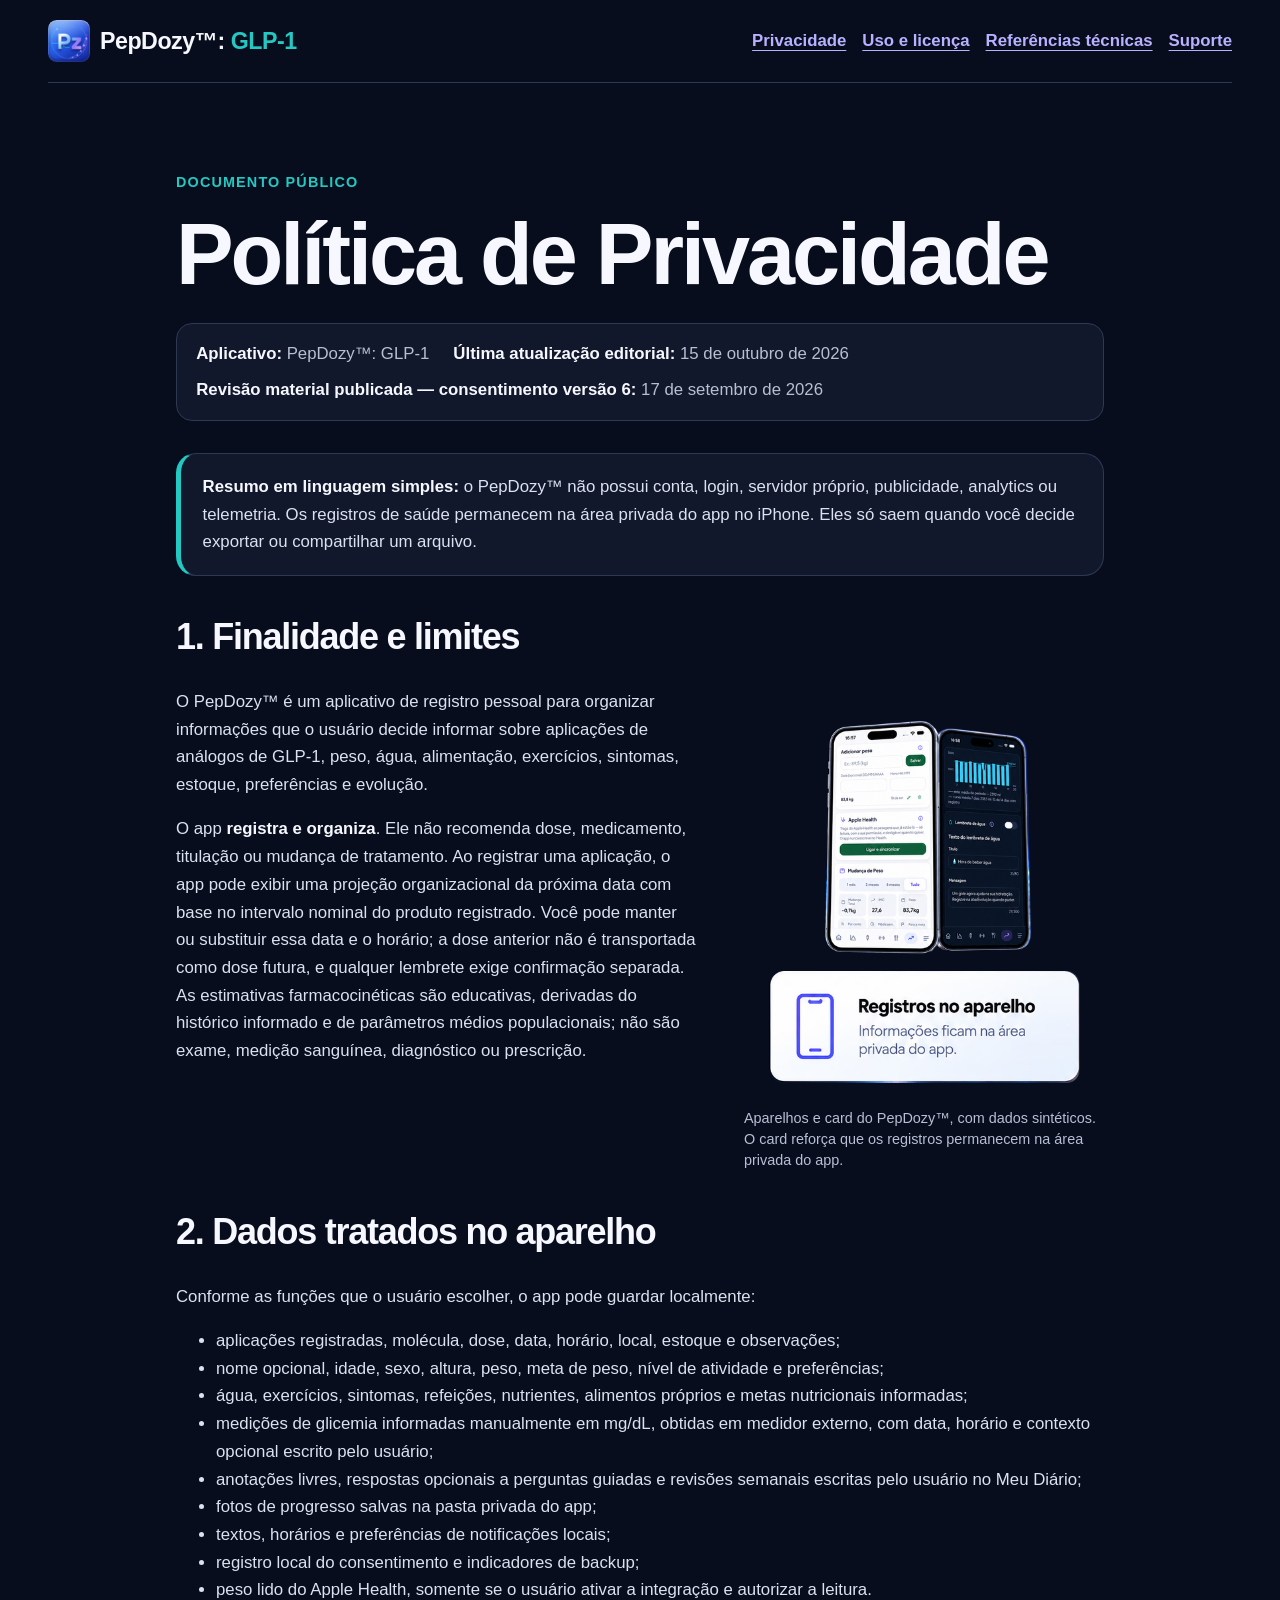
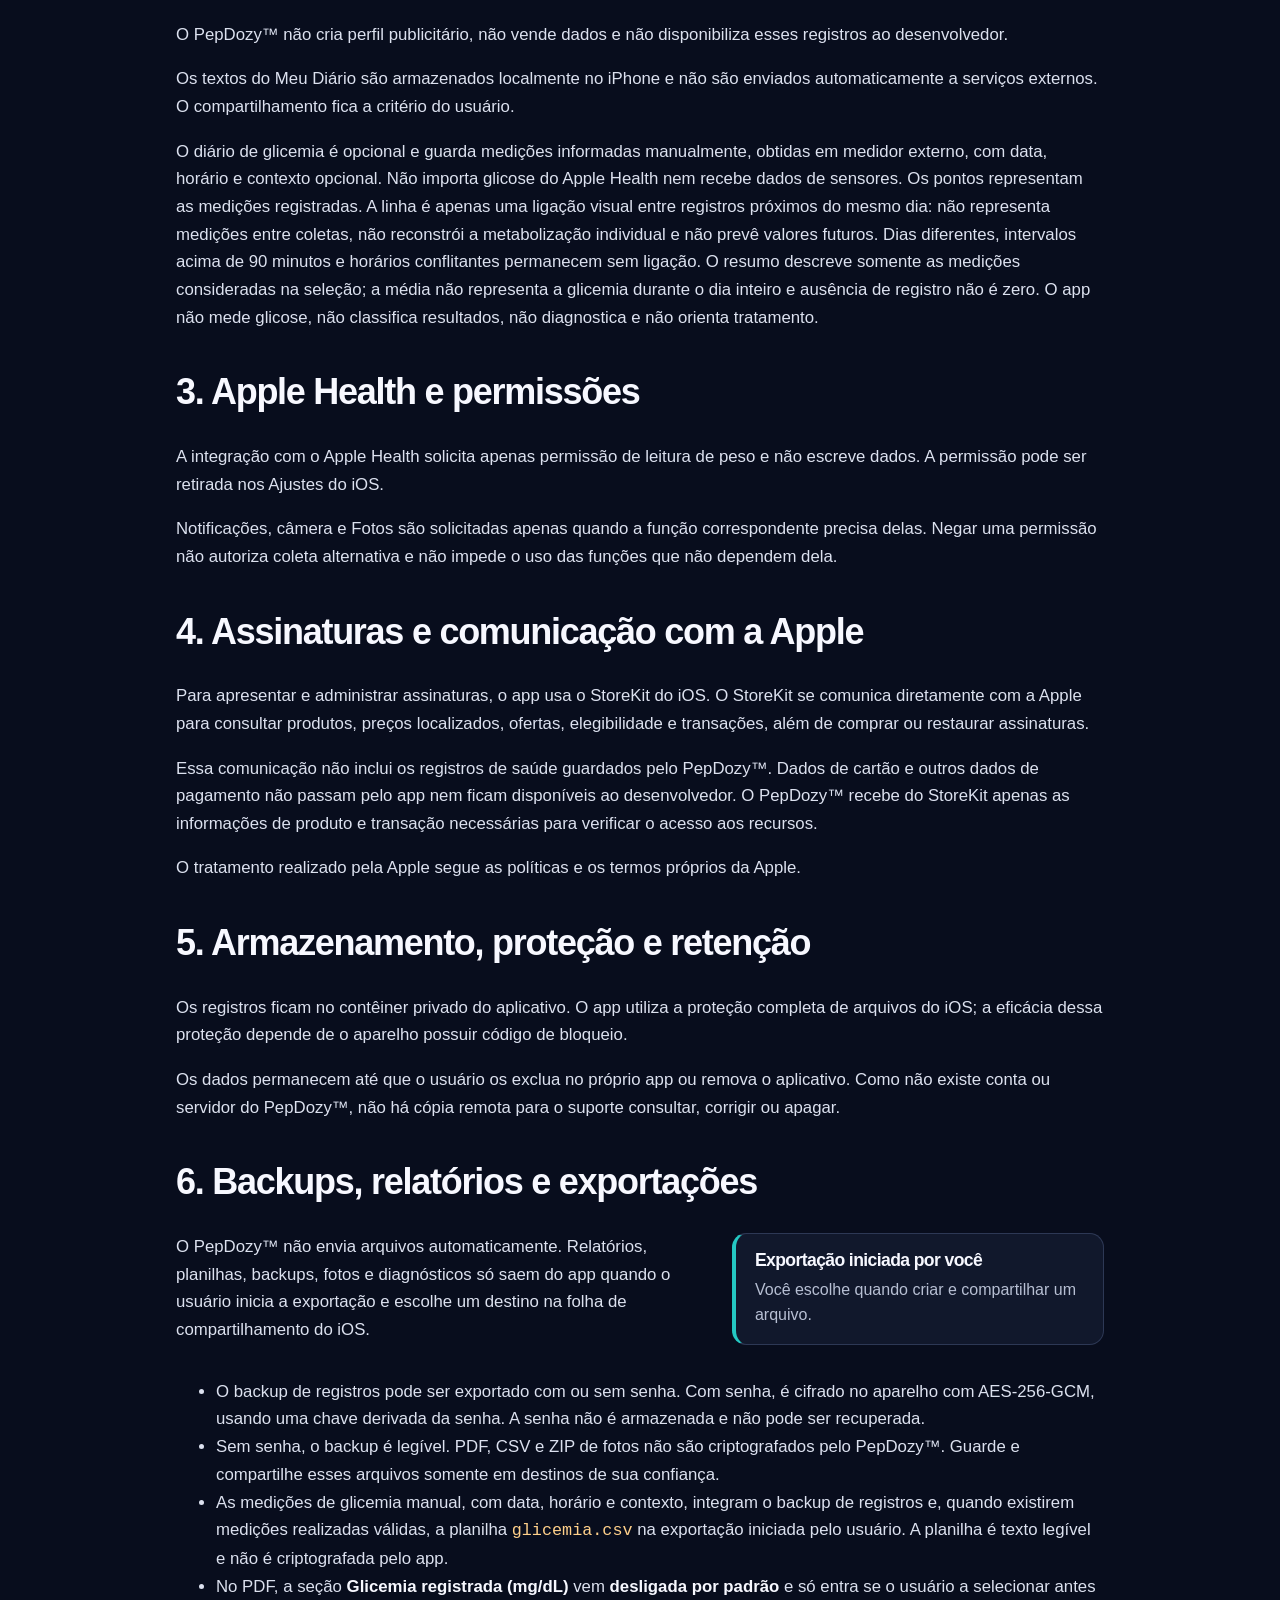
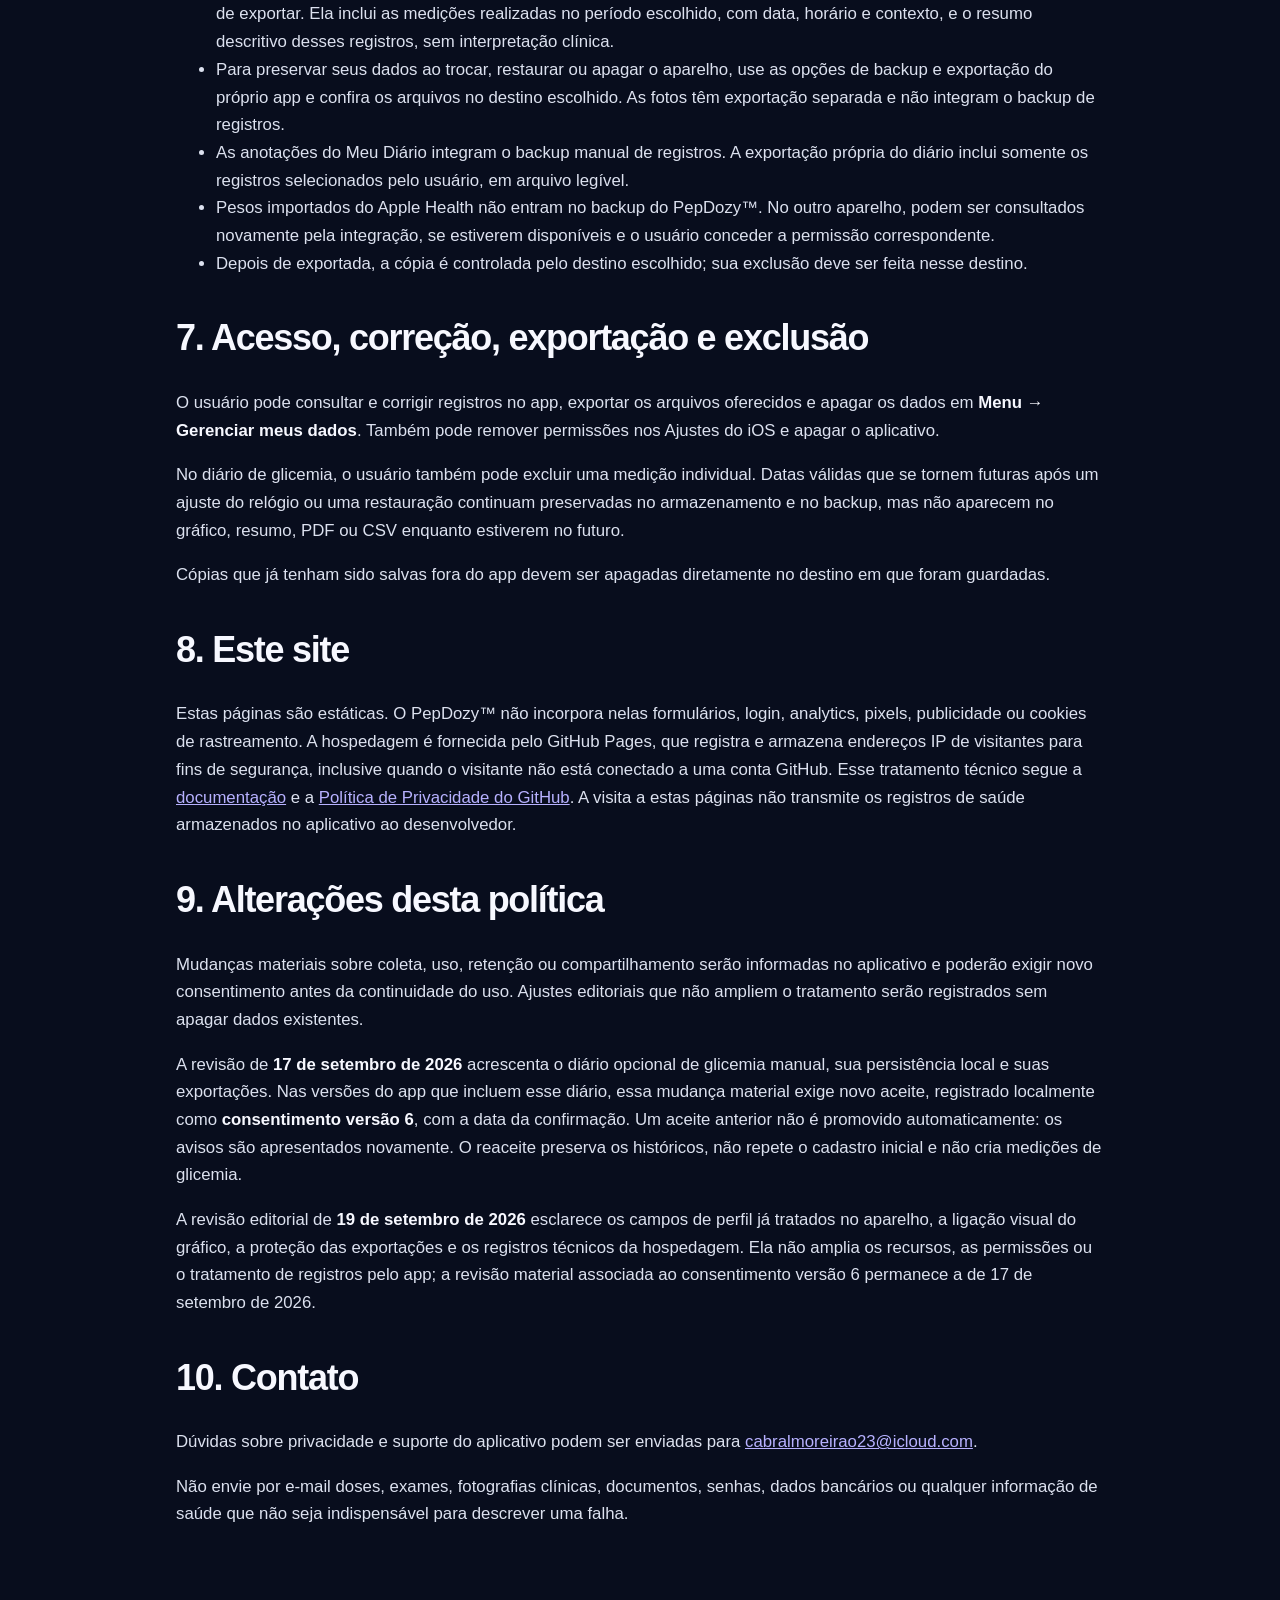
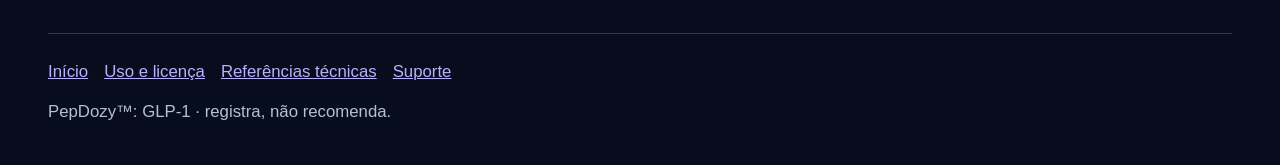
==== privacidade/index.html @ 18d08ac8 "feat(site): publish technical references Publish the approved e246a40 preview and five app anchors, " ====
<!doctype html>
<html lang="pt-BR">
<head>
  <meta charset="utf-8">
  <meta name="viewport" content="width=device-width, initial-scale=1">
  <meta name="description" content="Política de Privacidade do PepDozy™: GLP-1.">
  <meta name="color-scheme" content="dark light">
  <link rel="icon" type="image/png" sizes="96x96" href="../assets/images/pepdozy-favicon.png">
  <title>Política de Privacidade — PepDozy™: GLP-1</title>
  <link rel="stylesheet" href="../assets/styles.css">
  <link rel="stylesheet" href="../assets/theme-v15.css">
  <link rel="stylesheet" href="../assets/layout-v15.css">
  <link rel="stylesheet" href="../assets/layout-v16.css">
</head>
<body class="theme-dark page-privacy">
  <a class="skip-link" href="#conteudo">Ir para o conteúdo</a>
  <header class="site-header">
    <a class="brand" href="../" aria-label="PepDozy™: GLP-1, início"><img class="brand__logo" src="../assets/images/pepdozy-favicon.png" width="96" height="96" alt=""><span class="brand__name">PepDozy™: <span>GLP-1</span></span></a>
    <nav aria-label="Navegação principal">
      <ul>
        <li><a aria-current="page" href="./">Privacidade</a></li>
        <li><a href="../termos/">Uso e licença</a></li>
        <li><a href="../referencias/">Referências técnicas</a></li>
        <li><a href="../suporte/">Suporte</a></li>
      </ul>
    </nav>
  </header>
  <main id="conteudo" class="article">
    <p class="eyebrow">Documento público</p>
    <h1>Política de Privacidade</h1>
    <div class="meta">
      <span><strong>Aplicativo:</strong> PepDozy™: GLP-1</span>
      <span><strong>Última atualização editorial:</strong> 15 de outubro de 2026</span>
      <span><strong>Revisão material publicada — consentimento versão 6:</strong> 17 de setembro de 2026</span>
    </div>

    <div class="notice">
      <p><strong>Resumo em linguagem simples:</strong> o PepDozy™ não possui conta, login, servidor próprio, publicidade, analytics ou telemetria. Os registros de saúde permanecem na área privada do app no iPhone. Eles só saem quando você decide exportar ou compartilhar um arquivo.</p>
    </div>

    <section class="illustrated-block" aria-labelledby="finalidade-limites">
      <div class="illustrated-block__copy">
        <h2 id="finalidade-limites">1. Finalidade e limites</h2>
        <p>O PepDozy™ é um aplicativo de registro pessoal para organizar informações que o usuário decide informar sobre aplicações de análogos de GLP-1, peso, água, alimentação, exercícios, sintomas, estoque, preferências e evolução.</p>
        <p>O app <strong>registra e organiza</strong>. Ele não recomenda dose, medicamento, titulação ou mudança de tratamento. Ao registrar uma aplicação, o app pode exibir uma projeção organizacional da próxima data com base no intervalo nominal do produto registrado. Você pode manter ou substituir essa data e o horário; a dose anterior não é transportada como dose futura, e qualquer lembrete exige confirmação separada. As estimativas farmacocinéticas são educativas, derivadas do histórico informado e de parâmetros médios populacionais; não são exame, medição sanguínea, diagnóstico ou prescrição.</p>
      </div>
      <figure class="editorial-figure editorial-figure--phones-only">
        <div class="editorial-stage">
        <picture class="editorial-phones">
          <source type="image/avif" srcset="../assets/images/pepdozy-phones-v13/privacidade-phones-v13-543.avif 543w, ../assets/images/pepdozy-phones-v13/privacidade-phones-v13-1086.avif 1086w" sizes="(min-width: 64rem) 360px, (min-width: 29.5rem) 440px, calc(100vw - 2rem)">
          <source type="image/webp" srcset="../assets/images/pepdozy-phones-v13/privacidade-phones-v13-543.webp 543w, ../assets/images/pepdozy-phones-v13/privacidade-phones-v13-1086.webp 1086w" sizes="(min-width: 64rem) 360px, (min-width: 29.5rem) 440px, calc(100vw - 2rem)">
          <img src="../assets/images/pepdozy-phones-v13/privacidade-phones-v13-1086.png" srcset="../assets/images/pepdozy-phones-v13/privacidade-phones-v13-543.png 543w, ../assets/images/pepdozy-phones-v13/privacidade-phones-v13-1086.png 1086w" sizes="(min-width: 64rem) 360px, (min-width: 29.5rem) 440px, calc(100vw - 2rem)" width="1086" height="1448" alt="Dois iPhones com registro de peso, Apple Health e lembrete de água do PepDozy™; dados sintéticos." decoding="async">
        </picture>
        <picture class="editorial-accent editorial-accent--privacidade">
          <source type="image/avif" srcset="../assets/images/pepdozy-cards-v14/privacidade-registros-v14.avif">
          <source type="image/webp" srcset="../assets/images/pepdozy-cards-v14/privacidade-registros-v14.webp">
          <img src="../assets/images/pepdozy-cards-v14/privacidade-registros-v14.png" width="493" height="179" alt="Card ilustrativo: Registros no aparelho. Informações ficam na área privada do app." decoding="async">
        </picture>
        </div>
        <figcaption>Aparelhos e card do PepDozy™, com dados sintéticos. O card reforça que os registros permanecem na área privada do app.</figcaption>
      </figure>
    </section>

    <h2>2. Dados tratados no aparelho</h2>
    <p>Conforme as funções que o usuário escolher, o app pode guardar localmente:</p>
    <ul>
      <li>aplicações registradas, molécula, dose, data, horário, local, estoque e observações;</li>
      <li>nome opcional, idade, sexo, altura, peso, meta de peso, nível de atividade e preferências;</li>
      <li>água, exercícios, sintomas, refeições, nutrientes, alimentos próprios e metas nutricionais informadas;</li>
      <li>medições de glicemia informadas manualmente em mg/dL, obtidas em medidor externo, com data, horário e contexto opcional escrito pelo usuário;</li>
      <li>anotações livres, respostas opcionais a perguntas guiadas e revisões semanais escritas pelo usuário no Meu Diário;</li>
      <li>fotos de progresso salvas na pasta privada do app;</li>
      <li>textos, horários e preferências de notificações locais;</li>
      <li>registro local do consentimento e indicadores de backup;</li>
      <li>peso lido do Apple Health, somente se o usuário ativar a integração e autorizar a leitura.</li>
    </ul>
    <p>O PepDozy™ não cria perfil publicitário, não vende dados e não disponibiliza esses registros ao desenvolvedor.</p>
    <p>Os textos do Meu Diário são armazenados localmente no iPhone e não são enviados automaticamente a serviços externos. O compartilhamento fica a critério do usuário.</p>
    <p>O diário de glicemia é opcional e guarda medições informadas manualmente, obtidas em medidor externo, com data, horário e contexto opcional. Não importa glicose do Apple Health nem recebe dados de sensores. Os pontos representam as medições registradas. A linha é apenas uma ligação visual entre registros próximos do mesmo dia: não representa medições entre coletas, não reconstrói a metabolização individual e não prevê valores futuros. Dias diferentes, intervalos acima de 90 minutos e horários conflitantes permanecem sem ligação. O resumo descreve somente as medições consideradas na seleção; a média não representa a glicemia durante o dia inteiro e ausência de registro não é zero. O app não mede glicose, não classifica resultados, não diagnostica e não orienta tratamento.</p>

    <h2>3. Apple Health e permissões</h2>
    <p>A integração com o Apple Health solicita apenas permissão de leitura de peso e não escreve dados. A permissão pode ser retirada nos Ajustes do iOS.</p>
    <p>Notificações, câmera e Fotos são solicitadas apenas quando a função correspondente precisa delas. Negar uma permissão não autoriza coleta alternativa e não impede o uso das funções que não dependem dela.</p>

    <h2>4. Assinaturas e comunicação com a Apple</h2>
    <p>Para apresentar e administrar assinaturas, o app usa o StoreKit do iOS. O StoreKit se comunica diretamente com a Apple para consultar produtos, preços localizados, ofertas, elegibilidade e transações, além de comprar ou restaurar assinaturas.</p>
    <p>Essa comunicação não inclui os registros de saúde guardados pelo PepDozy™. Dados de cartão e outros dados de pagamento não passam pelo app nem ficam disponíveis ao desenvolvedor. O PepDozy™ recebe do StoreKit apenas as informações de produto e transação necessárias para verificar o acesso aos recursos.</p>
    <p>O tratamento realizado pela Apple segue as políticas e os termos próprios da Apple.</p>

    <h2>5. Armazenamento, proteção e retenção</h2>
    <p>Os registros ficam no contêiner privado do aplicativo. O app utiliza a proteção completa de arquivos do iOS; a eficácia dessa proteção depende de o aparelho possuir código de bloqueio.</p>
    <p>Os dados permanecem até que o usuário os exclua no próprio app ou remova o aplicativo. Como não existe conta ou servidor do PepDozy™, não há cópia remota para o suporte consultar, corrigir ou apagar.</p>

    <h2>6. Backups, relatórios e exportações</h2>
    <div class="context-row">
      <p>O PepDozy™ não envia arquivos automaticamente. Relatórios, planilhas, backups, fotos e diagnósticos só saem do app quando o usuário inicia a exportação e escolhe um destino na folha de compartilhamento do iOS.</p>
      <aside class="context-note" aria-label="Exportação iniciada por você">
        <h3>Exportação iniciada por você</h3>
        <p>Você escolhe quando criar e compartilhar um arquivo.</p>
      </aside>
    </div>
    <ul>
      <li>O backup de registros pode ser exportado com ou sem senha. Com senha, é cifrado no aparelho com AES-256-GCM, usando uma chave derivada da senha. A senha não é armazenada e não pode ser recuperada.</li>
      <li>Sem senha, o backup é legível. PDF, CSV e ZIP de fotos não são criptografados pelo PepDozy™. Guarde e compartilhe esses arquivos somente em destinos de sua confiança.</li>
      <li>As medições de glicemia manual, com data, horário e contexto, integram o backup de registros e, quando existirem medições realizadas válidas, a planilha <code>glicemia.csv</code> na exportação iniciada pelo usuário. A planilha é texto legível e não é criptografada pelo app.</li>
      <li>No PDF, a seção <strong>Glicemia registrada (mg/dL)</strong> vem <strong>desligada por padrão</strong> e só entra se o usuário a selecionar antes de exportar. Ela inclui as medições realizadas no período escolhido, com data, horário e contexto, e o resumo descritivo desses registros, sem interpretação clínica.</li>
      <li>Para preservar seus dados ao trocar, restaurar ou apagar o aparelho, use as opções de backup e exportação do próprio app e confira os arquivos no destino escolhido. As fotos têm exportação separada e não integram o backup de registros.</li>
      <li>As anotações do Meu Diário integram o backup manual de registros. A exportação própria do diário inclui somente os registros selecionados pelo usuário, em arquivo legível.</li>
      <li>Pesos importados do Apple Health não entram no backup do PepDozy™. No outro aparelho, podem ser consultados novamente pela integração, se estiverem disponíveis e o usuário conceder a permissão correspondente.</li>
      <li>Depois de exportada, a cópia é controlada pelo destino escolhido; sua exclusão deve ser feita nesse destino.</li>
    </ul>

    <h2 id="escolhas-de-privacidade">7. Acesso, correção, exportação e exclusão</h2>
    <p>O usuário pode consultar e corrigir registros no app, exportar os arquivos oferecidos e apagar os dados em <strong>Menu → Gerenciar meus dados</strong>. Também pode remover permissões nos Ajustes do iOS e apagar o aplicativo.</p>
    <p>No diário de glicemia, o usuário também pode excluir uma medição individual. Datas válidas que se tornem futuras após um ajuste do relógio ou uma restauração continuam preservadas no armazenamento e no backup, mas não aparecem no gráfico, resumo, PDF ou CSV enquanto estiverem no futuro.</p>
    <p>Cópias que já tenham sido salvas fora do app devem ser apagadas diretamente no destino em que foram guardadas.</p>

    <h2>8. Este site</h2>
    <p>Estas páginas são estáticas. O PepDozy™ não incorpora nelas formulários, login, analytics, pixels, publicidade ou cookies de rastreamento. A hospedagem é fornecida pelo GitHub Pages, que registra e armazena endereços IP de visitantes para fins de segurança, inclusive quando o visitante não está conectado a uma conta GitHub. Esse tratamento técnico segue a <a href="https://docs.github.com/en/pages/getting-started-with-github-pages/what-is-github-pages">documentação</a> e a <a href="https://docs.github.com/en/site-policy/privacy-policies/github-general-privacy-statement">Política de Privacidade do GitHub</a>. A visita a estas páginas não transmite os registros de saúde armazenados no aplicativo ao desenvolvedor.</p>

    <h2>9. Alterações desta política</h2>
    <p>Mudanças materiais sobre coleta, uso, retenção ou compartilhamento serão informadas no aplicativo e poderão exigir novo consentimento antes da continuidade do uso. Ajustes editoriais que não ampliem o tratamento serão registrados sem apagar dados existentes.</p>
    <p>A revisão de <strong>17 de setembro de 2026</strong> acrescenta o diário opcional de glicemia manual, sua persistência local e suas exportações. Nas versões do app que incluem esse diário, essa mudança material exige novo aceite, registrado localmente como <strong>consentimento versão 6</strong>, com a data da confirmação. Um aceite anterior não é promovido automaticamente: os avisos são apresentados novamente. O reaceite preserva os históricos, não repete o cadastro inicial e não cria medições de glicemia.</p>
    <p>A revisão editorial de <strong>19 de setembro de 2026</strong> esclarece os campos de perfil já tratados no aparelho, a ligação visual do gráfico, a proteção das exportações e os registros técnicos da hospedagem. Ela não amplia os recursos, as permissões ou o tratamento de registros pelo app; a revisão material associada ao consentimento versão 6 permanece a de 17 de setembro de 2026.</p>

    <h2>10. Contato</h2>
    <p>Dúvidas sobre privacidade e suporte do aplicativo podem ser enviadas para <a href="mailto:cabralmoreirao23@icloud.com">cabralmoreirao23@icloud.com</a>.</p>
    <p>Não envie por e-mail doses, exames, fotografias clínicas, documentos, senhas, dados bancários ou qualquer informação de saúde que não seja indispensável para descrever uma falha.</p>
  </main>
  <footer class="site-footer">
    <ul>
      <li><a href="../">Início</a></li>
      <li><a href="../termos/">Uso e licença</a></li>
      <li><a href="../referencias/">Referências técnicas</a></li>
      <li><a href="../suporte/">Suporte</a></li>
    </ul>
    <p>PepDozy™: GLP-1 · registra, não recomenda.</p>
  </footer>
</body>
</html>
---- assets/styles.css ----
:root {
  color-scheme: dark light;
  --bg: #080d1d;
  --surface: #11182c;
  --surface-strong: #18213a;
  --text: #f7f8ff;
  --muted: #b7bfd3;
  --line: #2d3855;
  --primary: #9188ff;
  --accent: #24c8c3;
  --warning: #ffd08a;
  --focus: #f9d65c;
  --max: 74rem;
}

* { box-sizing: border-box; }

html { scroll-behavior: smooth; }

body {
  margin: 0;
  min-height: 100vh;
  background:
    radial-gradient(circle at 85% 0%, rgba(36, 200, 195, 0.13), transparent 32rem),
    radial-gradient(circle at 0% 12%, rgba(145, 136, 255, 0.14), transparent 30rem),
    var(--bg);
  color: var(--text);
  font-family: -apple-system, BlinkMacSystemFont, "SF Pro Text", "Segoe UI", sans-serif;
  font-size: 1.05rem;
  line-height: 1.65;
}

a { color: #b7b1ff; }
a:hover { color: #d8d4ff; }
a:focus-visible, button:focus-visible {
  outline: 0.2rem solid var(--focus);
  outline-offset: 0.2rem;
}

.skip-link {
  position: absolute;
  left: 1rem;
  top: -5rem;
  z-index: 100;
  padding: 0.75rem 1rem;
  border-radius: 0.7rem;
  background: var(--text);
  color: var(--bg);
}
.skip-link:focus { top: 1rem; }

.site-header,
.site-footer,
main {
  width: min(calc(100% - 2rem), var(--max));
  margin-inline: auto;
}

.site-header {
  display: flex;
  align-items: center;
  justify-content: space-between;
  gap: 1.5rem;
  padding-block: 1.25rem;
  border-bottom: 1px solid var(--line);
}

.brand {
  color: var(--text);
  font-size: clamp(1.15rem, 3vw, 1.45rem);
  font-weight: 760;
  letter-spacing: -0.02em;
  text-decoration: none;
}
.brand span { color: var(--accent); }

nav ul {
  display: flex;
  flex-wrap: wrap;
  justify-content: flex-end;
  gap: 0.3rem 1rem;
  margin: 0;
  padding: 0;
  list-style: none;
}
nav a { font-weight: 650; text-underline-offset: 0.25rem; }

main { padding-block: clamp(2.5rem, 8vw, 5.5rem); }

.hero { max-width: 58rem; }
.eyebrow {
  margin: 0 0 0.6rem;
  color: var(--accent);
  font-size: 0.9rem;
  font-weight: 760;
  letter-spacing: 0.08em;
  text-transform: uppercase;
}
h1, h2, h3 { line-height: 1.16; letter-spacing: -0.035em; }
h1 { margin: 0; font-size: clamp(2.4rem, 8vw, 5.4rem); }
h2 { margin-top: 2.5rem; font-size: clamp(1.55rem, 4vw, 2.25rem); }
h3 { margin-top: 1.8rem; font-size: 1.25rem; }
.lede { color: var(--muted); font-size: clamp(1.15rem, 2.6vw, 1.45rem); }

.grid {
  display: grid;
  grid-template-columns: repeat(3, minmax(0, 1fr));
  gap: 1rem;
  margin-top: 2.2rem;
}
.card, .notice {
  border: 1px solid var(--line);
  border-radius: 1.25rem;
  background: linear-gradient(145deg, rgba(24, 33, 58, 0.95), rgba(17, 24, 44, 0.95));
}
.card { padding: 1.4rem; }
.card h2 { margin-top: 0; }
.card p { color: var(--muted); }
.card-link { font-weight: 760; }

.notice {
  margin-block: 1.5rem;
  padding: 1.2rem 1.35rem;
  border-left: 0.35rem solid var(--accent);
}
.notice.warning { border-left-color: var(--warning); }
.notice p:first-child { margin-top: 0; }
.notice p:last-child { margin-bottom: 0; }

.article { max-width: 58rem; }
.article p, .article li { color: #dce1ef; }
.article strong { color: var(--text); }
.article code { color: var(--warning); }

.meta {
  display: flex;
  flex-wrap: wrap;
  gap: 0.5rem 1.5rem;
  margin: 1.2rem 0 2rem;
  padding: 1rem 1.2rem;
  border: 1px solid var(--line);
  border-radius: 1rem;
  color: var(--muted);
  background: rgba(17, 24, 44, 0.75);
}

.hero--illustrated { max-width: none; }

.hero__copy,
.illustrated-block__copy { min-width: 0; }

.illustrated-block { margin-top: 2.5rem; }
.illustrated-block__copy > :first-child { margin-top: 0; }

.editorial-figure {
  width: min(100%, 27.5rem);
  margin: 1.75rem auto 0;
}

.editorial-figure picture,
.editorial-figure img { display: block; }

.editorial-stage {
  position: relative;
  width: 100%;
  aspect-ratio: 3 / 4;
}

.editorial-stage > picture { position: absolute; }

.editorial-phones { inset: 0; }

.editorial-figure img {
  width: 100%;
  height: auto;
  aspect-ratio: 3 / 4;
  border: 1px solid var(--line);
  border-radius: 1.125rem;
  background: #080d1d;
  box-shadow: 0 1.2rem 3rem rgba(0, 3, 12, 0.24);
  object-fit: contain;
}

.editorial-figure--phones-only img {
  border: 0;
  border-radius: 0;
  background: transparent;
  box-shadow: none;
}

.editorial-stage .editorial-phones img {
  width: 100%;
  height: 100%;
  object-fit: contain;
}

.editorial-accent {
  z-index: 2;
  left: 50%;
  transform: translateX(-50%);
}

.editorial-accent img {
  width: 100%;
  height: auto;
  aspect-ratio: auto;
  object-fit: contain;
}

.editorial-accent--home {
  bottom: 2.75%;
  width: min(56%, 13.75rem);
}

.editorial-accent--privacidade {
  bottom: 2.75%;
  width: min(86%, 20rem);
}

.editorial-accent--suporte {
  bottom: 4%;
  width: min(87%, 19.5rem);
}

.editorial-accent--termos {
  bottom: 3.5%;
  width: min(87%, 20rem);
}

.editorial-figure figcaption {
  margin-top: 0.75rem;
  color: var(--muted);
  font-size: 0.9rem;
  line-height: 1.45;
}

table {
  width: 100%;
  border-collapse: collapse;
  margin-block: 1.2rem;
}
th, td { padding: 0.8rem; border-bottom: 1px solid var(--line); text-align: left; vertical-align: top; }
th { color: var(--text); }

.site-footer {
  padding-block: 1.5rem 2.5rem;
  border-top: 1px solid var(--line);
  color: var(--muted);
}
.site-footer ul {
  display: flex;
  flex-wrap: wrap;
  gap: 0.5rem 1rem;
  margin: 0 0 0.8rem;
  padding: 0;
  list-style: none;
}
.site-footer p { margin: 0; }

@media (max-width: 48rem) {
  .site-header { align-items: flex-start; flex-direction: column; }
  nav ul { justify-content: flex-start; }
  .grid { grid-template-columns: 1fr; }
  body { font-size: 1rem; }
}

@media (min-width: 64rem) {
  .hero--illustrated,
  .illustrated-block {
    display: grid;
    align-items: start;
    gap: clamp(2rem, 4vw, 2.75rem);
  }

  .hero--illustrated {
    grid-template-columns: minmax(0, 1fr) minmax(22rem, 27.5rem);
  }

  .illustrated-block {
    grid-template-columns: minmax(0, 1fr) minmax(20rem, 22.5rem);
  }

  .editorial-figure,
  .article .editorial-figure { margin: 0; }

  .article .editorial-figure { width: min(100%, 22.5rem); }
}

@media (prefers-reduced-motion: reduce) {
  html { scroll-behavior: auto; }
}

@media (prefers-color-scheme: light) {
  :root {
    --bg: #f7f8ff;
    --surface: #ffffff;
    --surface-strong: #eef1fb;
    --text: #101629;
    --muted: #4d5872;
    --line: #d7dced;
    --primary: #574ccf;
    --accent: #087f7b;
    --warning: #7a4d00;
    --focus: #5d32c6;
  }
  body {
    background:
      radial-gradient(circle at 85% 0%, rgba(36, 200, 195, 0.12), transparent 32rem),
      radial-gradient(circle at 0% 12%, rgba(145, 136, 255, 0.12), transparent 30rem),
      var(--bg);
  }
  .card, .notice { background: rgba(255, 255, 255, 0.92); }
  .article p, .article li { color: #28334c; }
  a { color: #493cbf; }
  a:hover { color: #2d2584; }
}
---- assets/theme-v15.css ----
/* Explicit page themes keep the PepDozy palette stable across OS settings. */
body.theme-dark {
  color-scheme: dark;
  --bg: #080d1d;
  --surface: #11182c;
  --surface-strong: #18213a;
  --text: #f7f8ff;
  --body-text: #dce1ef;
  --muted: #b7bfd3;
  --line: #2d3855;
  --primary: #9188ff;
  --accent: #24c8c3;
  --warning: #ffd08a;
  --focus: #24c8c3;
  --link: #b7b1ff;
  --link-hover: #d8d4ff;
  --meta-bg: #11182c;
}

body.theme-light,
body:is(.theme-dark, .theme-light) .card--light {
  color-scheme: light;
  --bg: #ffffff;
  --surface: #ffffff;
  --surface-strong: #f3f1ff;
  --text: #101629;
  --body-text: #28334c;
  --muted: #4d5872;
  --line: #d7dced;
  --primary: #5b3fd1;
  --accent: #087f83;
  --warning: #7a4d00;
  --focus: #5b3fd1;
  --link: #5b3fd1;
  --link-hover: #432caa;
  --meta-bg: #f3f1ff;
}

body:is(.theme-dark, .theme-light) {
  background: var(--bg);
  color: var(--text);
}

body:is(.theme-dark, .theme-light) a {
  color: var(--link);
}

body:is(.theme-dark, .theme-light) a:hover {
  color: var(--link-hover);
}

body:is(.theme-dark, .theme-light) .brand,
body:is(.theme-dark, .theme-light) .brand:hover {
  color: var(--text);
}

body:is(.theme-dark, .theme-light) .brand span,
body:is(.theme-dark, .theme-light) .eyebrow {
  color: var(--accent);
}

body:is(.theme-dark, .theme-light) :is(.card, .notice) {
  color: var(--text);
  border-color: var(--line);
  background: var(--surface);
}

body:is(.theme-dark, .theme-light) .notice {
  border-left-color: var(--accent);
}

body:is(.theme-dark, .theme-light) .notice.warning {
  border-left-color: var(--warning);
}

body:is(.theme-dark, .theme-light) :where(.article p, .article li),
body:is(.theme-dark, .theme-light) td {
  color: var(--body-text);
}

body:is(.theme-dark, .theme-light) :is(h1, h2, h3, th),
body:is(.theme-dark, .theme-light) .article strong {
  color: var(--text);
}

body:is(.theme-dark, .theme-light) .article code {
  color: var(--warning);
}

body:is(.theme-dark, .theme-light) .card p,
body:is(.theme-dark, .theme-light) .lede,
body:is(.theme-dark, .theme-light) .editorial-figure figcaption,
body:is(.theme-dark, .theme-light) .site-footer,
body:is(.theme-dark, .theme-light) .site-footer :is(p, li) {
  color: var(--muted);
}

body:is(.theme-dark, .theme-light) .meta {
  background: var(--meta-bg);
  border-color: var(--line);
  color: var(--muted);
}

body:is(.theme-dark, .theme-light) :is(th, td, .site-header, .site-footer) {
  border-color: var(--line);
}

body:is(.theme-dark, .theme-light) :is(a, button):focus-visible {
  outline-color: var(--focus);
}

body:is(.theme-dark, .theme-light) .skip-link,
body:is(.theme-dark, .theme-light) .skip-link:hover {
  background: var(--text);
  color: var(--bg);
}

body:is(.theme-dark, .theme-light) ::selection {
  background: var(--primary);
  color: var(--bg);
}
---- assets/layout-v15.css ----
/* Layout da revisão solicitada: foco em aplicações, metas e cards contextuais. */
.application-figure {
  width: min(100%, 20rem);
  margin: 2rem auto 0;
}
.application-figure picture,
.application-figure img,
.goal-card picture,
.goal-card img { display: block; width: 100%; }
.application-figure img { height: auto; max-height: 42rem; object-fit: contain; }
.application-figure figcaption {
  margin: .8rem 0 0;
  color: var(--muted);
  font-size: .85rem;
  line-height: 1.5;
  text-align: center;
}
.destination-grid {
  display: grid;
  grid-template-columns: repeat(3, minmax(0, 1fr));
  gap: 1.2rem;
  margin-top: 2.5rem;
}
.destination-grid .goal-card {
  grid-column: 2;
  grid-row: 1;
  width: min(100%, 17rem);
  margin: 0 auto;
}
.goal-card img { height: auto; }
.destination { grid-row: 2; }
.destination--privacy { grid-column: 1; }
.destination--terms { grid-column: 2; }
.destination--support { grid-column: 3; }
.support-guidance {
  --card-space: clamp(1rem, 2.5vw, 1.5rem);
  display: grid;
  grid-template-columns: repeat(2, minmax(0, 1fr));
  gap: var(--card-space);
  padding: var(--card-space);
  margin: 1.5rem 0 2.5rem;
}
.support-guidance__card {
  --card-accent: #20d9ee;
  display: grid;
  grid-template-columns: clamp(3rem, 5.5vw, 4.5rem) minmax(0, 1fr);
  align-items: center;
  gap: clamp(.9rem, 2vw, 1.4rem);
  min-width: 0;
  min-height: 13rem;
  padding: clamp(1.1rem, 2.5vw, 1.8rem);
  border: 1px solid #3a527b;
  border-radius: 1.4rem;
  background: linear-gradient(145deg, #101c34, #080f21 78%);
  box-shadow: inset 0 1px 0 #7185ba20;
}
.support-guidance__card--privacy { --card-accent: #c49aff; }
.support-guidance__icon {
  display: grid;
  place-items: center;
  width: 100%;
  aspect-ratio: 1;
  border: 1px solid currentColor;
  border-radius: 1rem;
  color: var(--card-accent);
  background: #101b304d;
}
.support-guidance__icon svg { display: block; width: 67%; height: 67%; }
.support-guidance__text h2 {
  margin: 0 0 .55rem;
  color: #f7f8ff;
  font-size: clamp(1.15rem, 1.65vw, 1.4rem);
  line-height: 1.25;
  letter-spacing: -.025em;
}
.support-guidance__text p {
  margin: 0;
  color: #cbd1ed;
  font-size: clamp(1rem, 1.35vw, 1.15rem);
  line-height: 1.5;
}
.context-note {
  max-width: 25rem;
  margin: 1.4rem 0 1.8rem;
  padding: 1rem 1.2rem;
  border: 1px solid var(--line);
  border-left: .25rem solid var(--accent);
  border-radius: .9rem;
  background: var(--surface);
}
.context-note h3 { margin: 0 0 .4rem; font-size: 1.1rem; color: var(--text); }
.context-note p { margin: 0; font-size: 1rem; line-height: 1.6; color: var(--muted); }
.context-row { display: grid; grid-template-columns: minmax(0, 1fr) minmax(16rem, .7fr); gap: 1.5rem; align-items: start; }
.context-row > p { margin-top: 0; }
.context-row .context-note { margin: 0 0 1rem; }
.page-support .editorial-figure { width: min(100%, 18rem); justify-self: center; }
.page-support .editorial-stage { aspect-ratio: 582 / 765; overflow: hidden; }
.page-support .editorial-phones { width: 186.6%; left: -81.1%; right: auto; top: -8.5%; bottom: auto; }
.page-support .editorial-phones img { height: auto; }
@media (min-width: 64rem) {
  .hero--applications { grid-template-columns: minmax(0, 1.3fr) minmax(17rem, .7fr); align-items: center; }
  .application-figure { margin-top: 0; }
}
@media (max-width: 48rem) {
  .destination-grid { grid-template-columns: minmax(0, 1fr); }
  .destination-grid .goal-card,
  .destination { grid-column: 1; }
  .goal-card { grid-row: 1 !important; }
  .destination--privacy { grid-row: 2; }
  .destination--terms { grid-row: 3; }
  .destination--support { grid-row: 4; }
  .support-guidance { grid-template-columns: minmax(0, 1fr); }
  .context-row { grid-template-columns: minmax(0, 1fr); gap: 0; }
}
---- assets/layout-v16.css ----
/* Ajustes delimitados pelo OWNER sobre a Home já aprovada. */
.brand { display: inline-flex; align-items: center; gap: .65rem; flex-shrink: 0; }
.brand__logo { display: block; width: 2.6rem; height: 2.6rem; object-fit: contain; border-radius: .55rem; }
body:is(.theme-dark,.theme-light) .brand .brand__name { color: var(--text); white-space: nowrap; }
.destination { grid-row: 1; }
.feature-cards { display: flex; justify-content: space-evenly; align-items: center; margin: 2rem 0 0; }
.feature-card { flex: 0 0 auto; width: clamp(10rem, 20vw, 13.125rem); margin: 0; }
.feature-card picture, .feature-card img { display: block; width: 100%; height: auto; }
.story-section,
.journal-preview,
.accessible-price { max-width: 58rem; margin: 2rem auto 0; }
.story-section { display: grid; grid-template-columns: minmax(0, .9fr) minmax(0, 1.1fr); gap: clamp(1.5rem, 4vw, 3.5rem); align-items: start; padding: clamp(1.5rem, 4vw, 2.75rem); border: 1px solid var(--border); border-radius: var(--radius-lg); background: var(--surface); }
.story-section h2,
.journal-preview h2,
.accessible-price h2 { margin-top: .35rem; }
.story-section__copy p:first-child { margin-top: 0; }
.hero__story { margin-top: clamp(1.25rem, 2.5vw, 2rem); padding-top: clamp(1.1rem, 2vw, 1.5rem); border-top: 1px solid var(--border); }
.hero__story h2 { margin: .35rem 0 .8rem; font-size: clamp(1.55rem, 2.4vw, 2.35rem); line-height: 1.08; }
.hero__story p:last-child { margin-bottom: 0; }
.journal-preview { padding: clamp(1.5rem, 4vw, 3rem); border-radius: var(--radius-lg); background: linear-gradient(145deg, color-mix(in srgb, var(--primary) 17%, var(--surface)), var(--surface)); border: 1px solid color-mix(in srgb, var(--primary) 42%, var(--border)); }
.status-pill { display: inline-block; margin: 0 0 1rem; padding: .45rem .75rem; border-radius: 999px; font-size: .85rem; font-weight: 750; color: var(--text); background: color-mix(in srgb, var(--primary) 22%, transparent); border: 1px solid color-mix(in srgb, var(--primary) 45%, transparent); }
.journal-preview__points { display: grid; grid-template-columns: repeat(2, minmax(0, 1fr)); gap: .7rem 2rem; margin: 1.4rem 0 0; }
.accessible-price { padding: 1.75rem clamp(1.25rem, 4vw, 2.5rem); border-left: .3rem solid var(--primary); background: color-mix(in srgb, var(--primary) 8%, var(--surface)); }
@media (max-width: 48rem) {
  .destination--privacy { grid-row: 1; }
  .destination--terms { grid-row: 2; }
  .destination--support { grid-row: 3; }
  .feature-cards { flex-direction: column; gap: 1.25rem; margin-top: 1.5rem; }
  .feature-card { width: 13.125rem; max-width: 100%; }
  .brand__logo { width: 2.25rem; height: 2.25rem; }
  .story-section { grid-template-columns: 1fr; gap: .5rem; }
  .journal-preview__points { grid-template-columns: 1fr; }
}
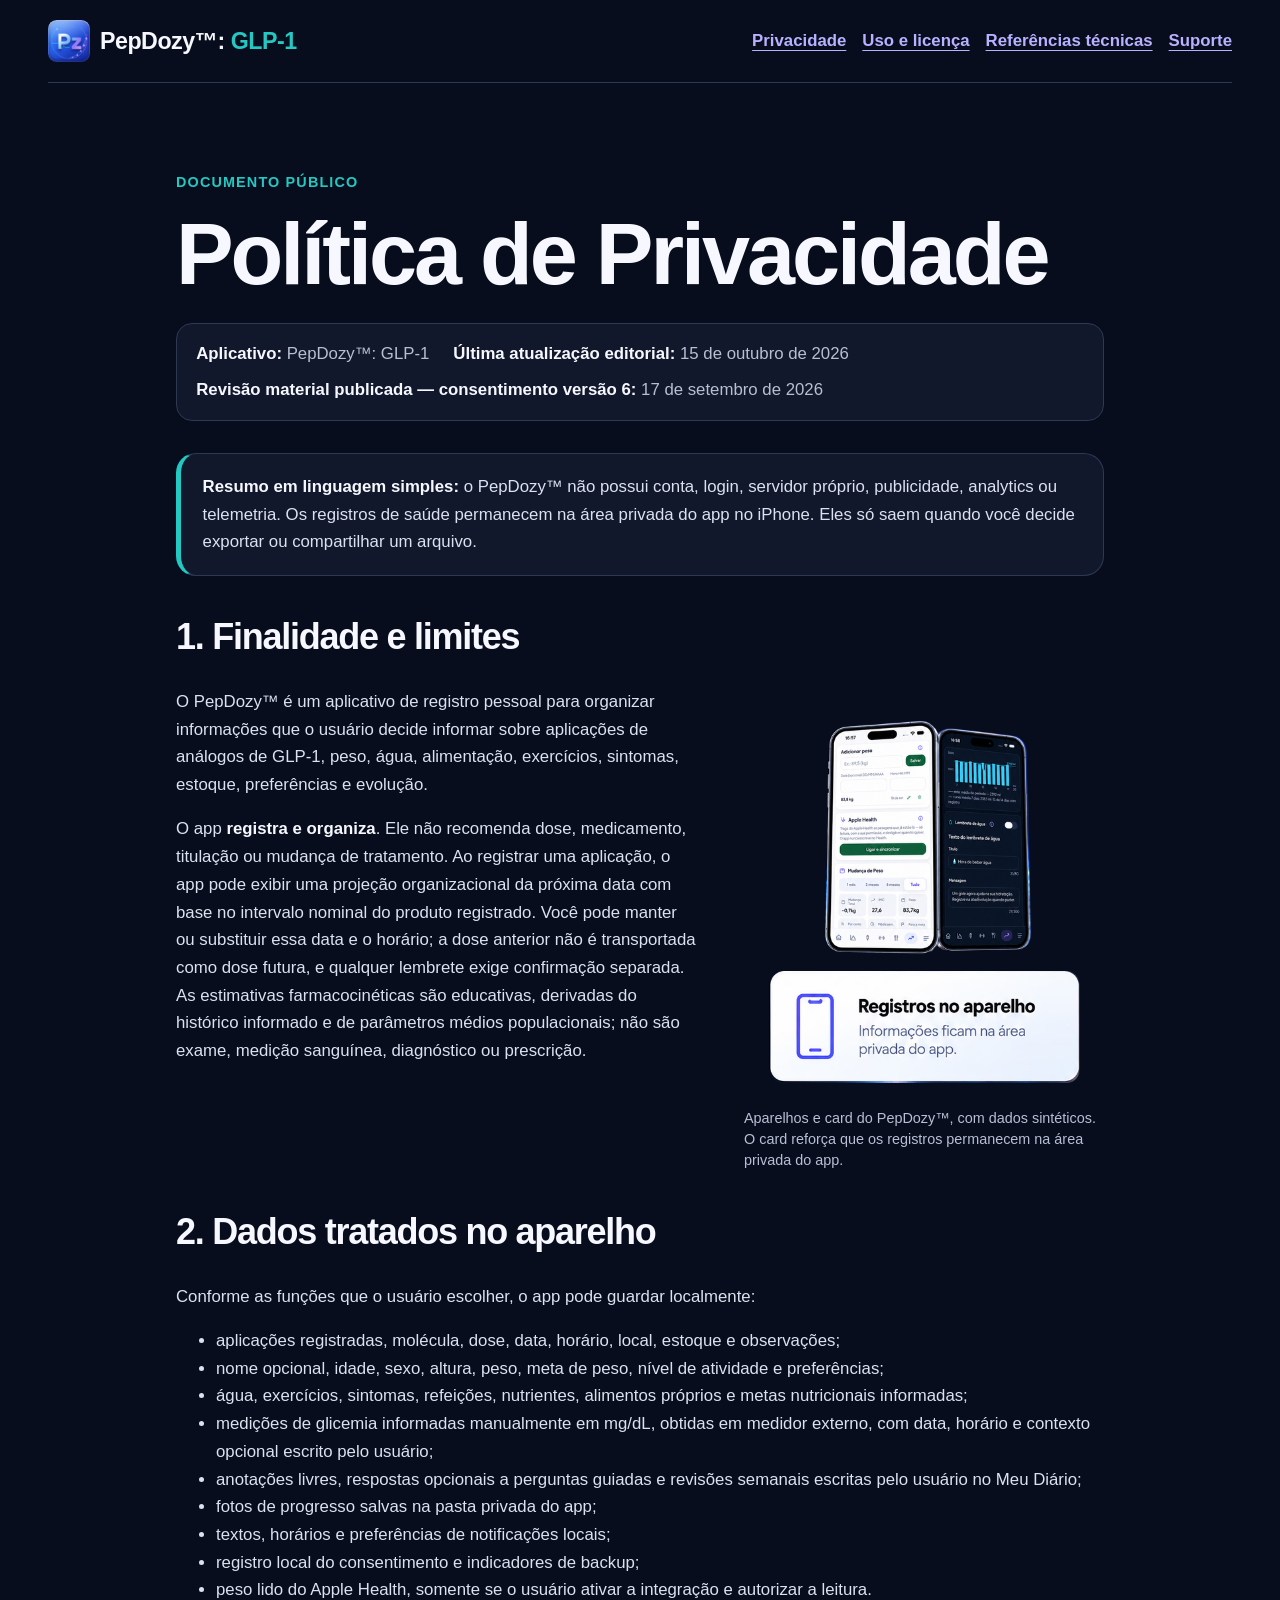
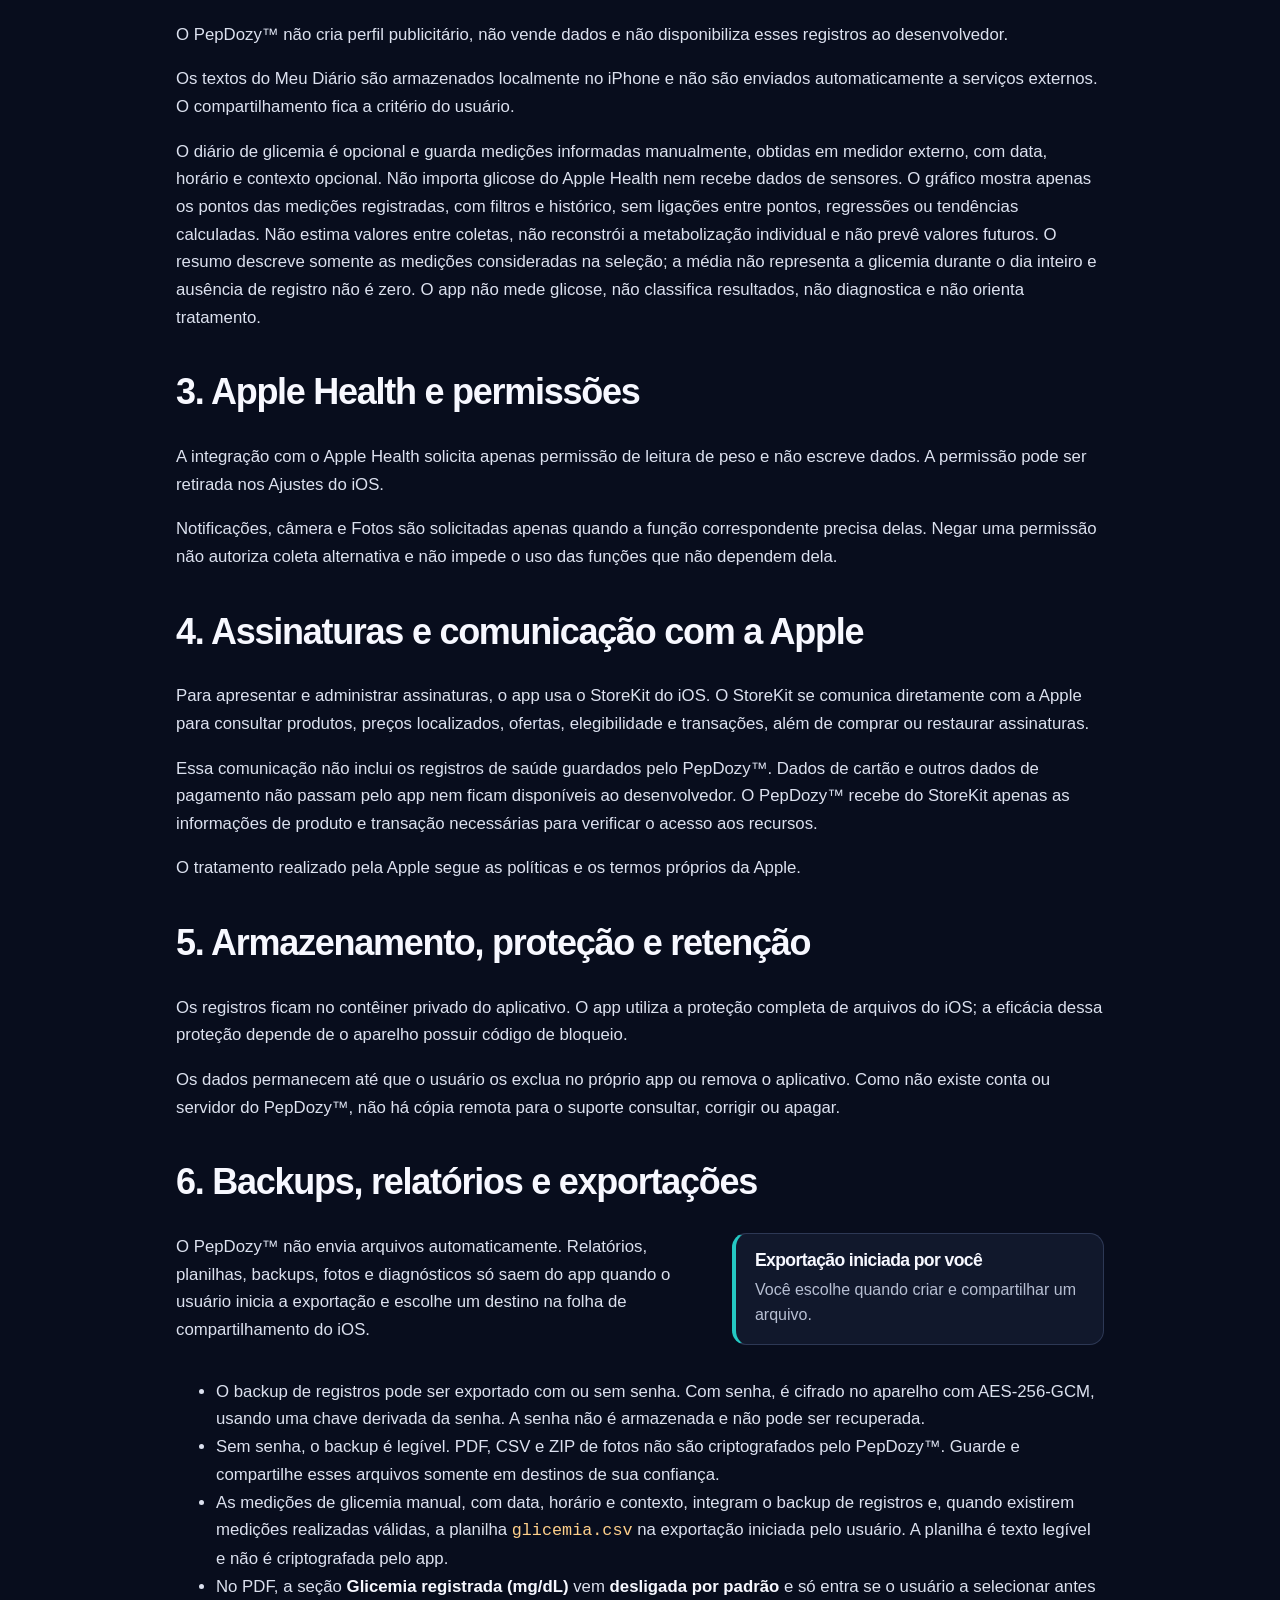
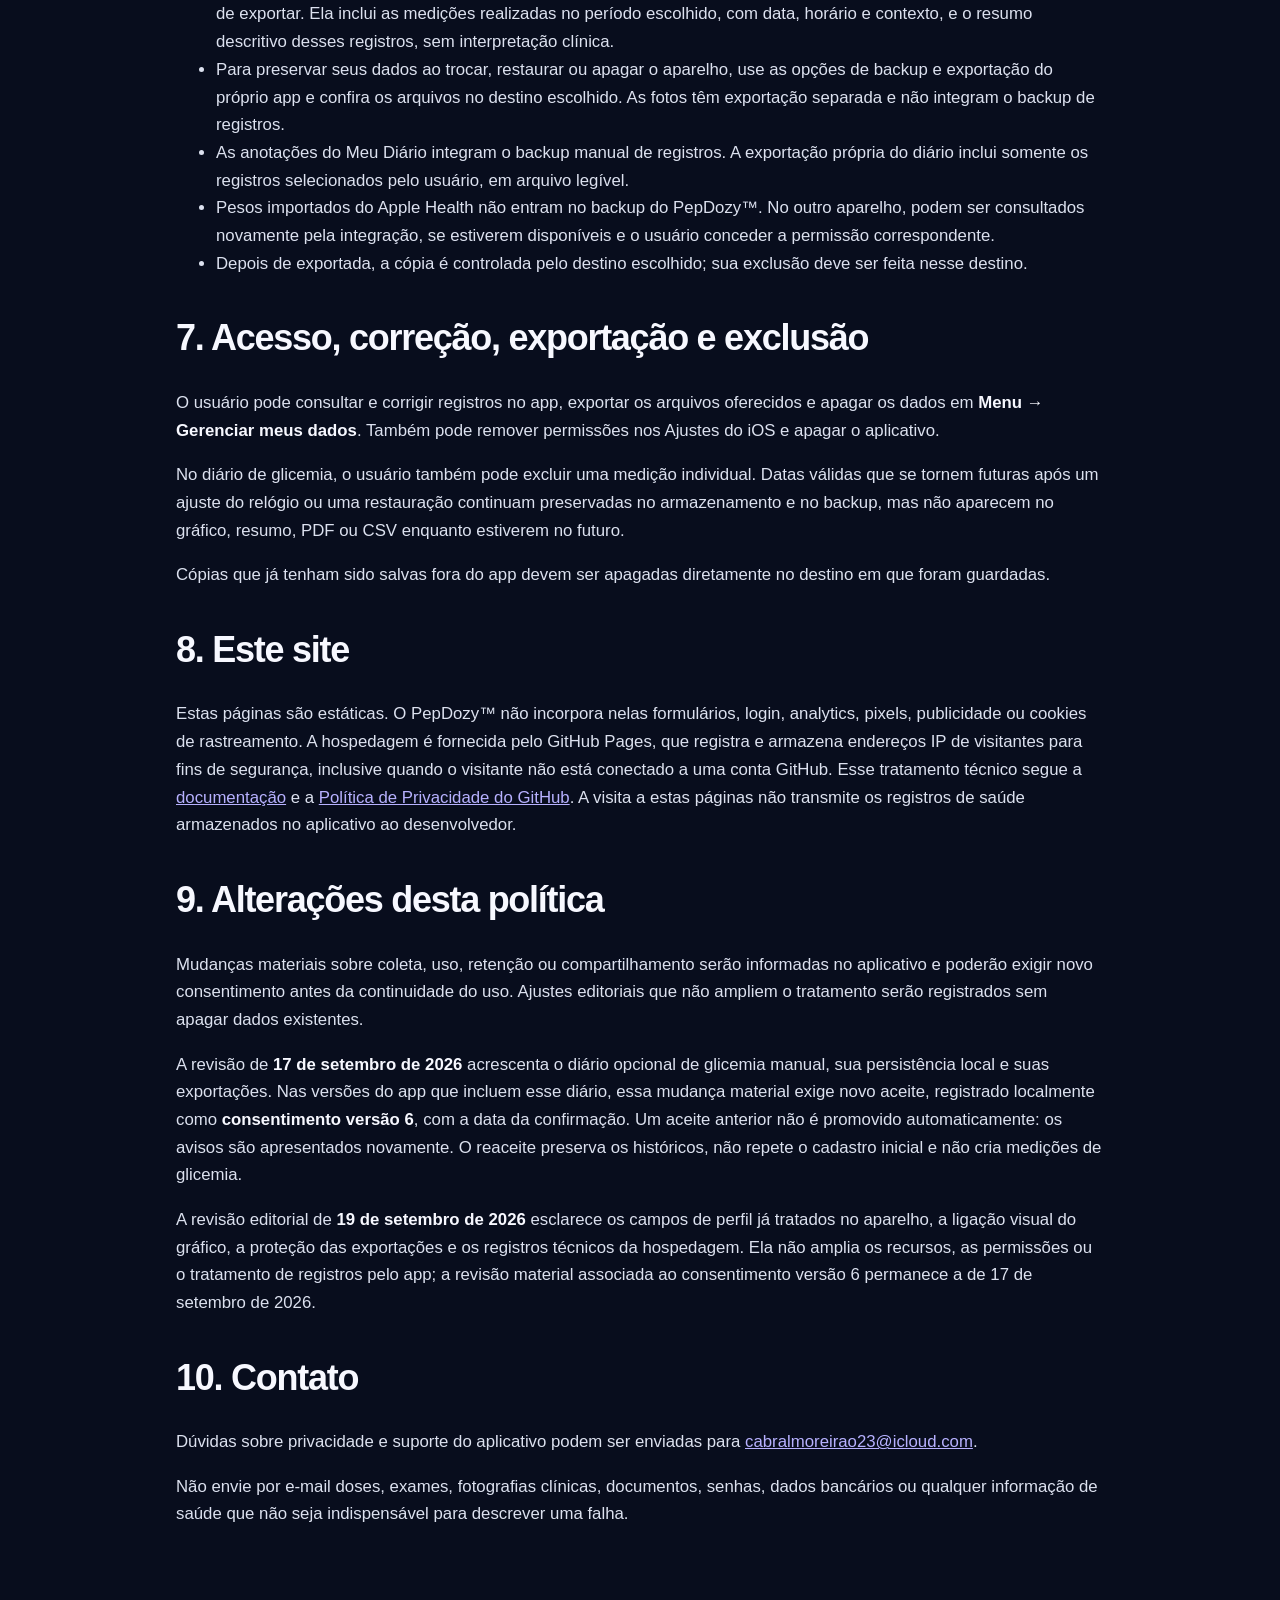
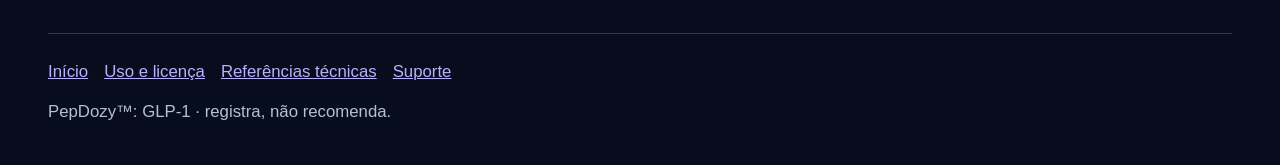
==== commit 980926cd: "docs(site): alinhar textos ao documento aprovado" ====
--- a/privacidade/index.html
+++ b/privacidade/index.html
@@ -76,7 +76,7 @@
     </ul>
     <p>O PepDozy™ não cria perfil publicitário, não vende dados e não disponibiliza esses registros ao desenvolvedor.</p>
     <p>Os textos do Meu Diário são armazenados localmente no iPhone e não são enviados automaticamente a serviços externos. O compartilhamento fica a critério do usuário.</p>
-    <p>O diário de glicemia é opcional e guarda medições informadas manualmente, obtidas em medidor externo, com data, horário e contexto opcional. Não importa glicose do Apple Health nem recebe dados de sensores. Os pontos representam as medições registradas. A linha é apenas uma ligação visual entre registros próximos do mesmo dia: não representa medições entre coletas, não reconstrói a metabolização individual e não prevê valores futuros. Dias diferentes, intervalos acima de 90 minutos e horários conflitantes permanecem sem ligação. O resumo descreve somente as medições consideradas na seleção; a média não representa a glicemia durante o dia inteiro e ausência de registro não é zero. O app não mede glicose, não classifica resultados, não diagnostica e não orienta tratamento.</p>
+    <p>O diário de glicemia é opcional e guarda medições informadas manualmente, obtidas em medidor externo, com data, horário e contexto opcional. Não importa glicose do Apple Health nem recebe dados de sensores. O gráfico mostra apenas os pontos das medições registradas, com filtros e histórico, sem ligações entre pontos, regressões ou tendências calculadas. Não estima valores entre coletas, não reconstrói a metabolização individual e não prevê valores futuros. O resumo descreve somente as medições consideradas na seleção; a média não representa a glicemia durante o dia inteiro e ausência de registro não é zero. O app não mede glicose, não classifica resultados, não diagnostica e não orienta tratamento.</p>
 
     <h2>3. Apple Health e permissões</h2>
     <p>A integração com o Apple Health solicita apenas permissão de leitura de peso e não escreve dados. A permissão pode ser retirada nos Ajustes do iOS.</p>
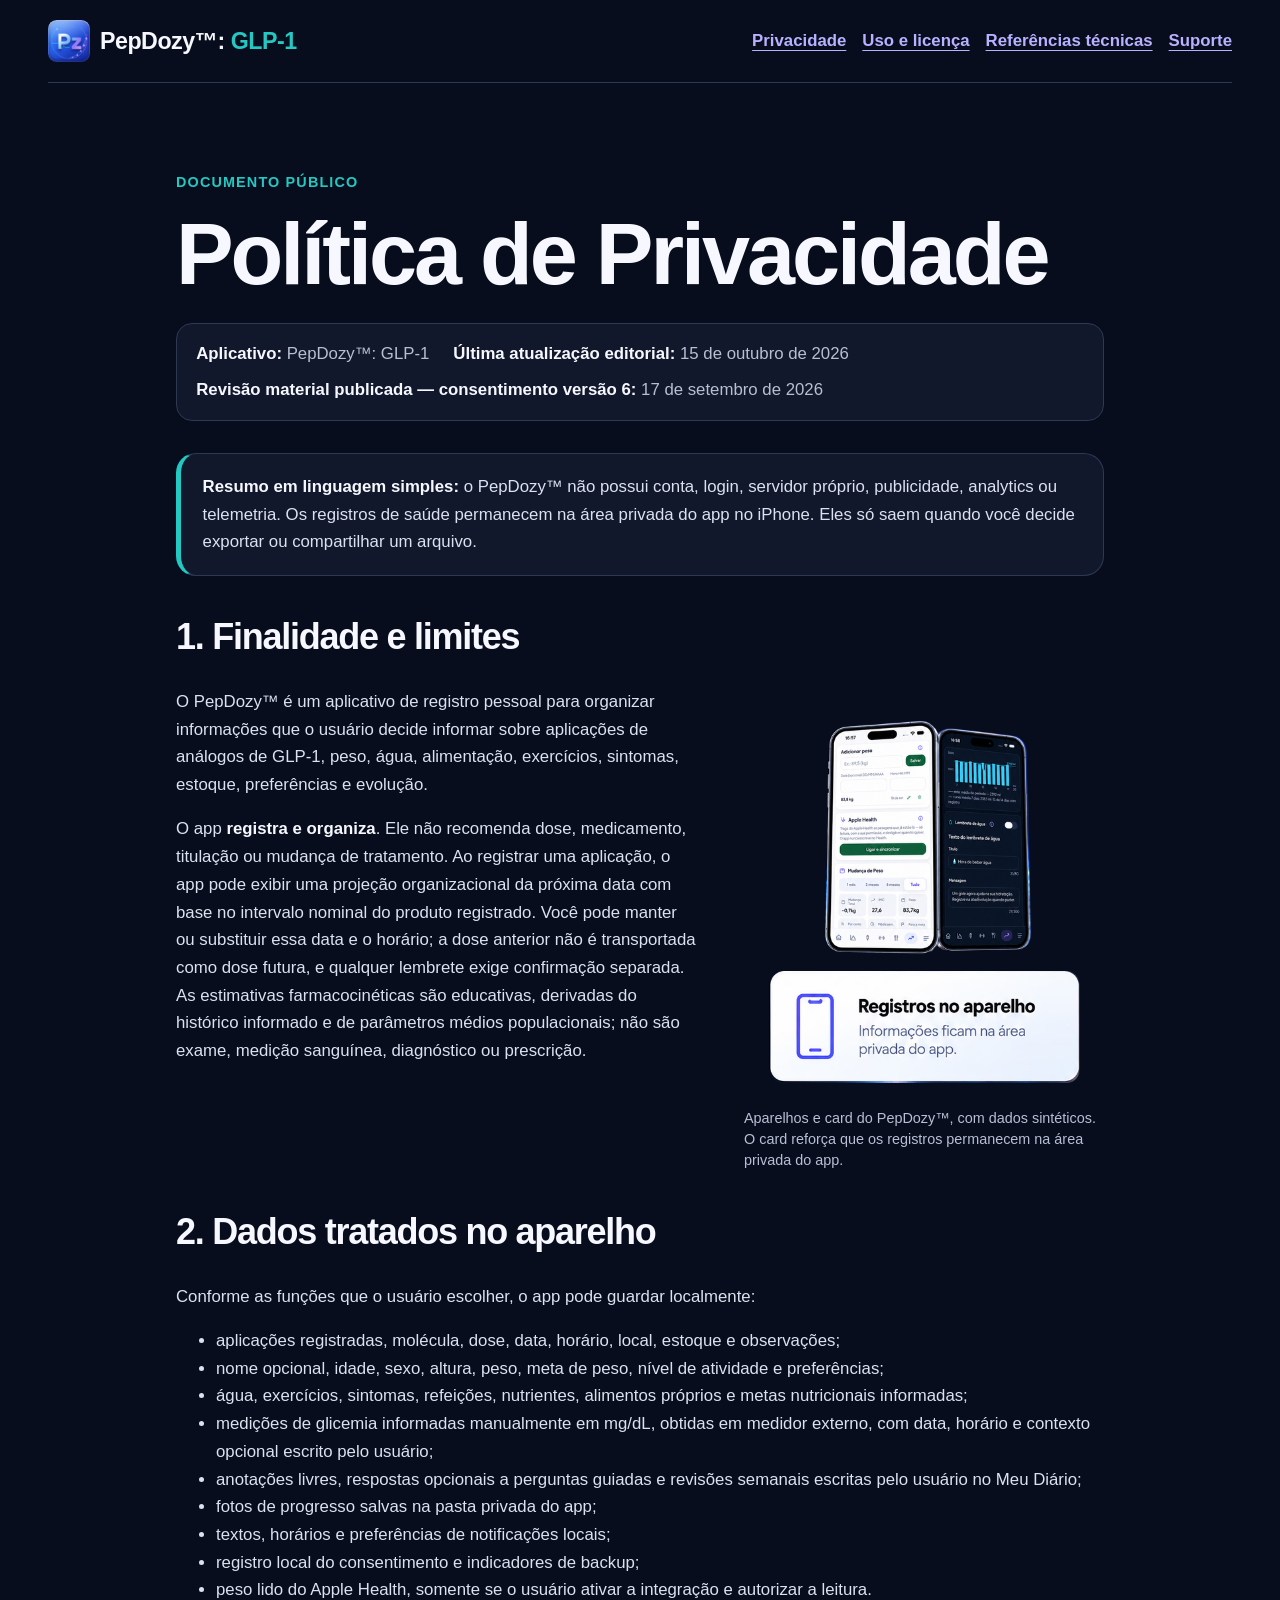
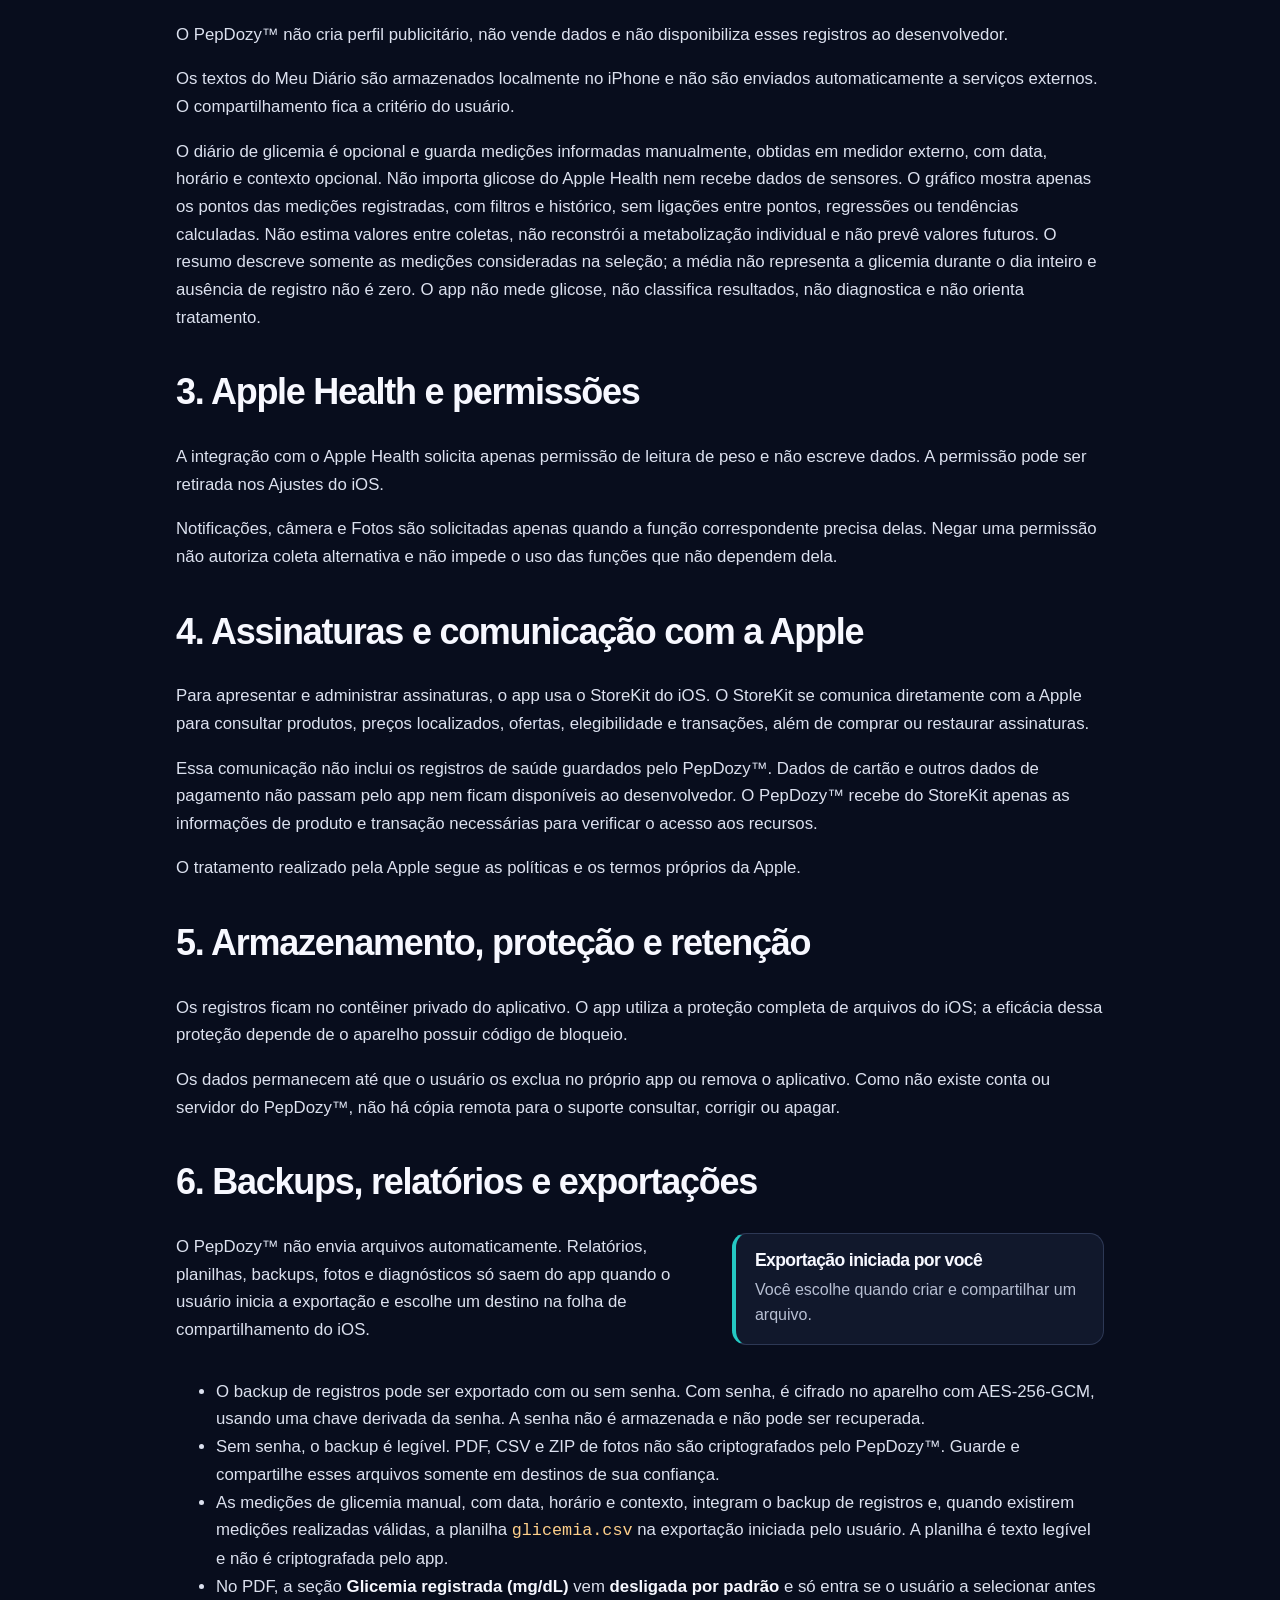
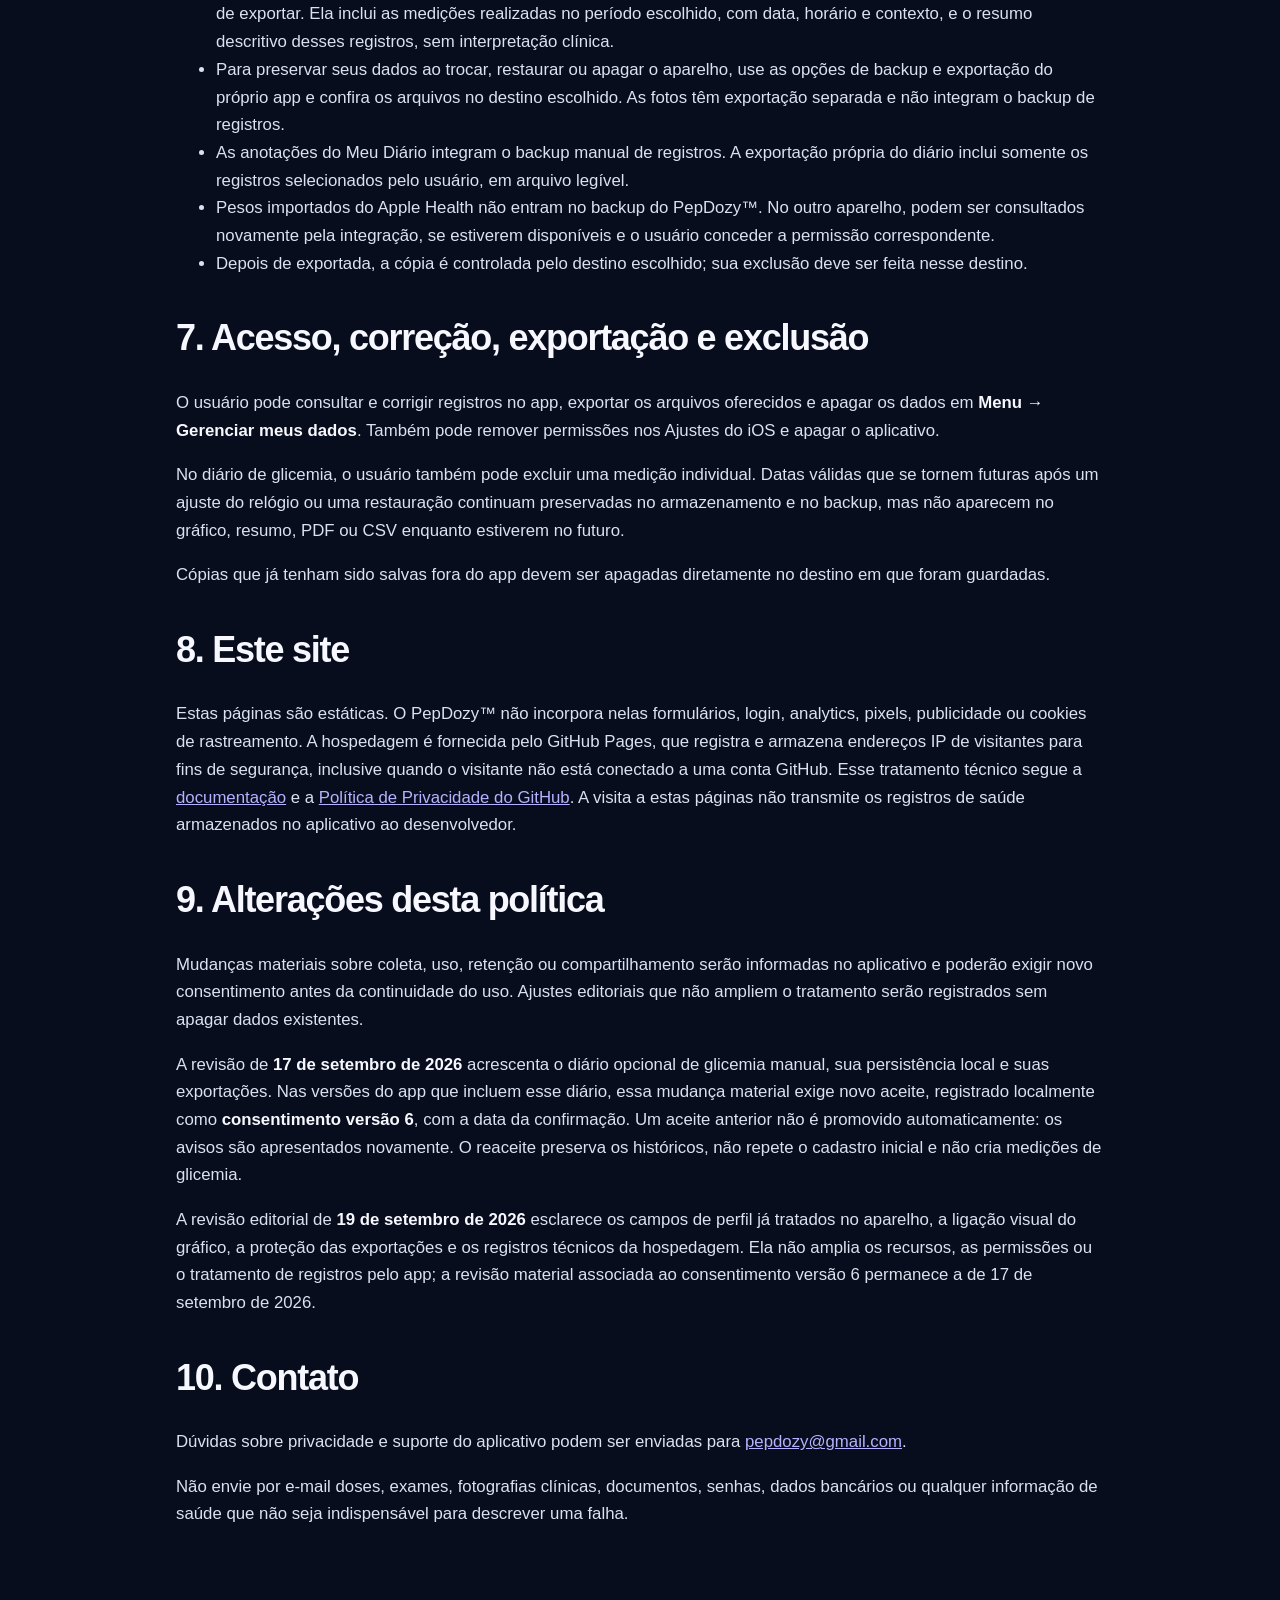
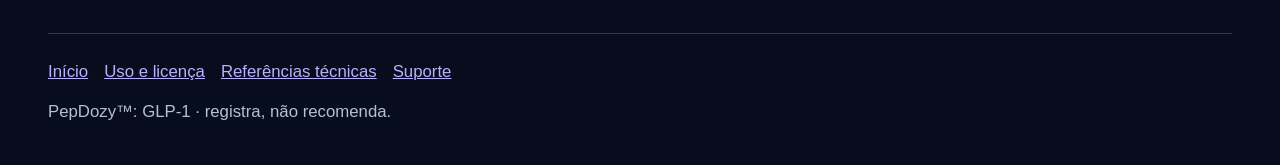
==== commit 66402bfe: "docs(contact): usar email oficial do PepDozy" ====
--- a/privacidade/index.html
+++ b/privacidade/index.html
@@ -124,7 +124,7 @@
     <p>A revisão editorial de <strong>19 de setembro de 2026</strong> esclarece os campos de perfil já tratados no aparelho, a ligação visual do gráfico, a proteção das exportações e os registros técnicos da hospedagem. Ela não amplia os recursos, as permissões ou o tratamento de registros pelo app; a revisão material associada ao consentimento versão 6 permanece a de 17 de setembro de 2026.</p>
 
     <h2>10. Contato</h2>
-    <p>Dúvidas sobre privacidade e suporte do aplicativo podem ser enviadas para <a href="mailto:cabralmoreirao23@icloud.com">cabralmoreirao23@icloud.com</a>.</p>
+    <p>Dúvidas sobre privacidade e suporte do aplicativo podem ser enviadas para <a href="mailto:pepdozy@gmail.com">pepdozy@gmail.com</a>.</p>
     <p>Não envie por e-mail doses, exames, fotografias clínicas, documentos, senhas, dados bancários ou qualquer informação de saúde que não seja indispensável para descrever uma falha.</p>
   </main>
   <footer class="site-footer">
--- a/assets/layout-v16.css
+++ b/assets/layout-v16.css
@@ -2,7 +2,17 @@
 .brand { display: inline-flex; align-items: center; gap: .65rem; flex-shrink: 0; }
 .brand__logo { display: block; width: 2.6rem; height: 2.6rem; object-fit: contain; border-radius: .55rem; }
 body:is(.theme-dark,.theme-light) .brand .brand__name { color: var(--text); white-space: nowrap; }
-.destination { grid-row: 1; }
+.destination-grid { grid-template-columns: repeat(2, minmax(0, 1fr)); }
+.destination {
+  grid-column: auto;
+  grid-row: auto;
+  min-width: 0;
+}
+.destination--privacy { grid-column: 1; grid-row: 1; }
+.destination--terms { grid-column: 2; grid-row: 1; }
+.destination--references { grid-column: 1; grid-row: 2; }
+.destination--support { grid-column: 2; grid-row: 2; }
+.destination :is(h2, p, a) { overflow-wrap: anywhere; }
 .feature-cards { display: flex; justify-content: space-evenly; align-items: center; margin: 2rem 0 0; }
 .feature-card { flex: 0 0 auto; width: clamp(10rem, 20vw, 13.125rem); margin: 0; }
 .feature-card picture, .feature-card img { display: block; width: 100%; height: auto; }
@@ -21,10 +31,21 @@
 .status-pill { display: inline-block; margin: 0 0 1rem; padding: .45rem .75rem; border-radius: 999px; font-size: .85rem; font-weight: 750; color: var(--text); background: color-mix(in srgb, var(--primary) 22%, transparent); border: 1px solid color-mix(in srgb, var(--primary) 45%, transparent); }
 .journal-preview__points { display: grid; grid-template-columns: repeat(2, minmax(0, 1fr)); gap: .7rem 2rem; margin: 1.4rem 0 0; }
 .accessible-price { padding: 1.75rem clamp(1.25rem, 4vw, 2.5rem); border-left: .3rem solid var(--primary); background: color-mix(in srgb, var(--primary) 8%, var(--surface)); }
+
+@media (min-width: 64rem) {
+  .destination-grid { grid-template-columns: repeat(4, minmax(0, 1fr)); }
+  .destination--privacy { grid-column: 1; grid-row: 1; }
+  .destination--terms { grid-column: 2; grid-row: 1; }
+  .destination--references { grid-column: 3; grid-row: 1; }
+  .destination--support { grid-column: 4; grid-row: 1; }
+}
+
 @media (max-width: 48rem) {
-  .destination--privacy { grid-row: 1; }
-  .destination--terms { grid-row: 2; }
-  .destination--support { grid-row: 3; }
+  .destination-grid { grid-template-columns: minmax(0, 1fr); }
+  .destination--privacy { grid-column: 1; grid-row: 1; }
+  .destination--terms { grid-column: 1; grid-row: 2; }
+  .destination--references { grid-column: 1; grid-row: 3; }
+  .destination--support { grid-column: 1; grid-row: 4; }
   .feature-cards { flex-direction: column; gap: 1.25rem; margin-top: 1.5rem; }
   .feature-card { width: 13.125rem; max-width: 100%; }
   .brand__logo { width: 2.25rem; height: 2.25rem; }
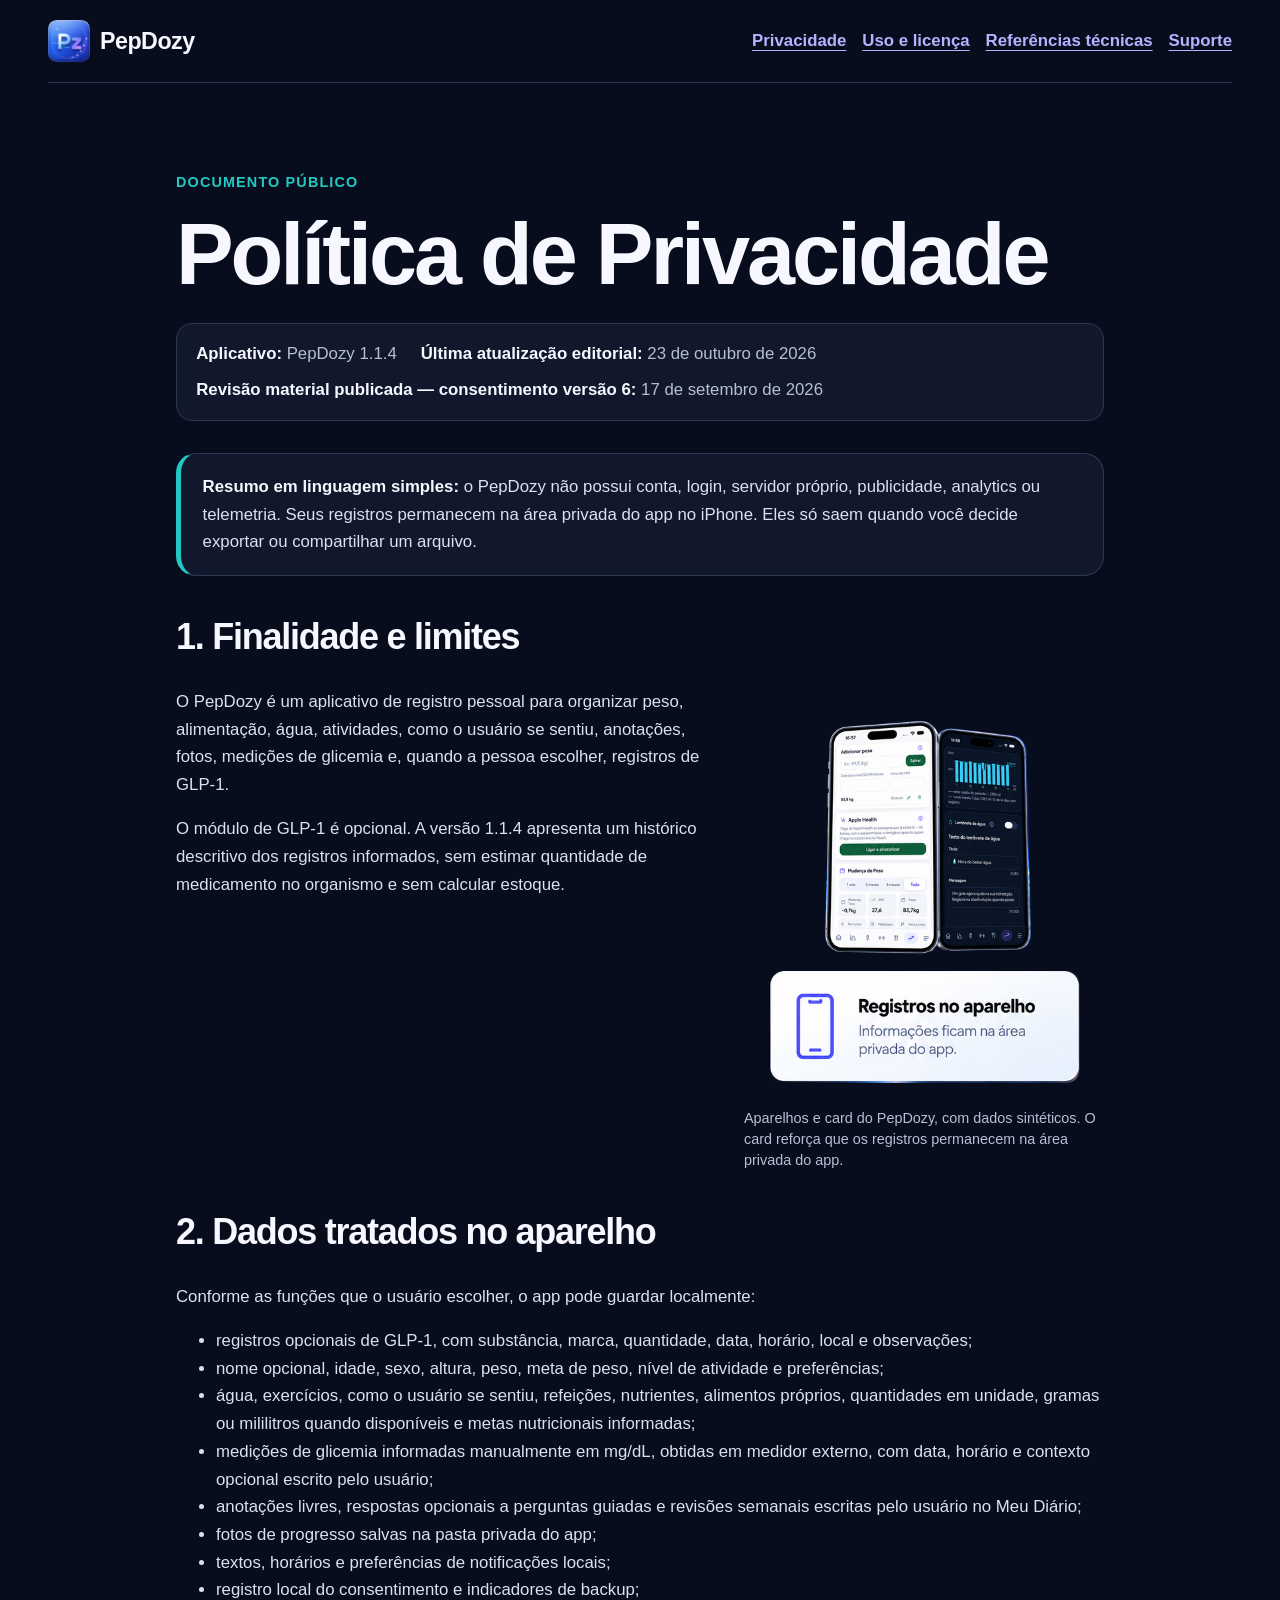
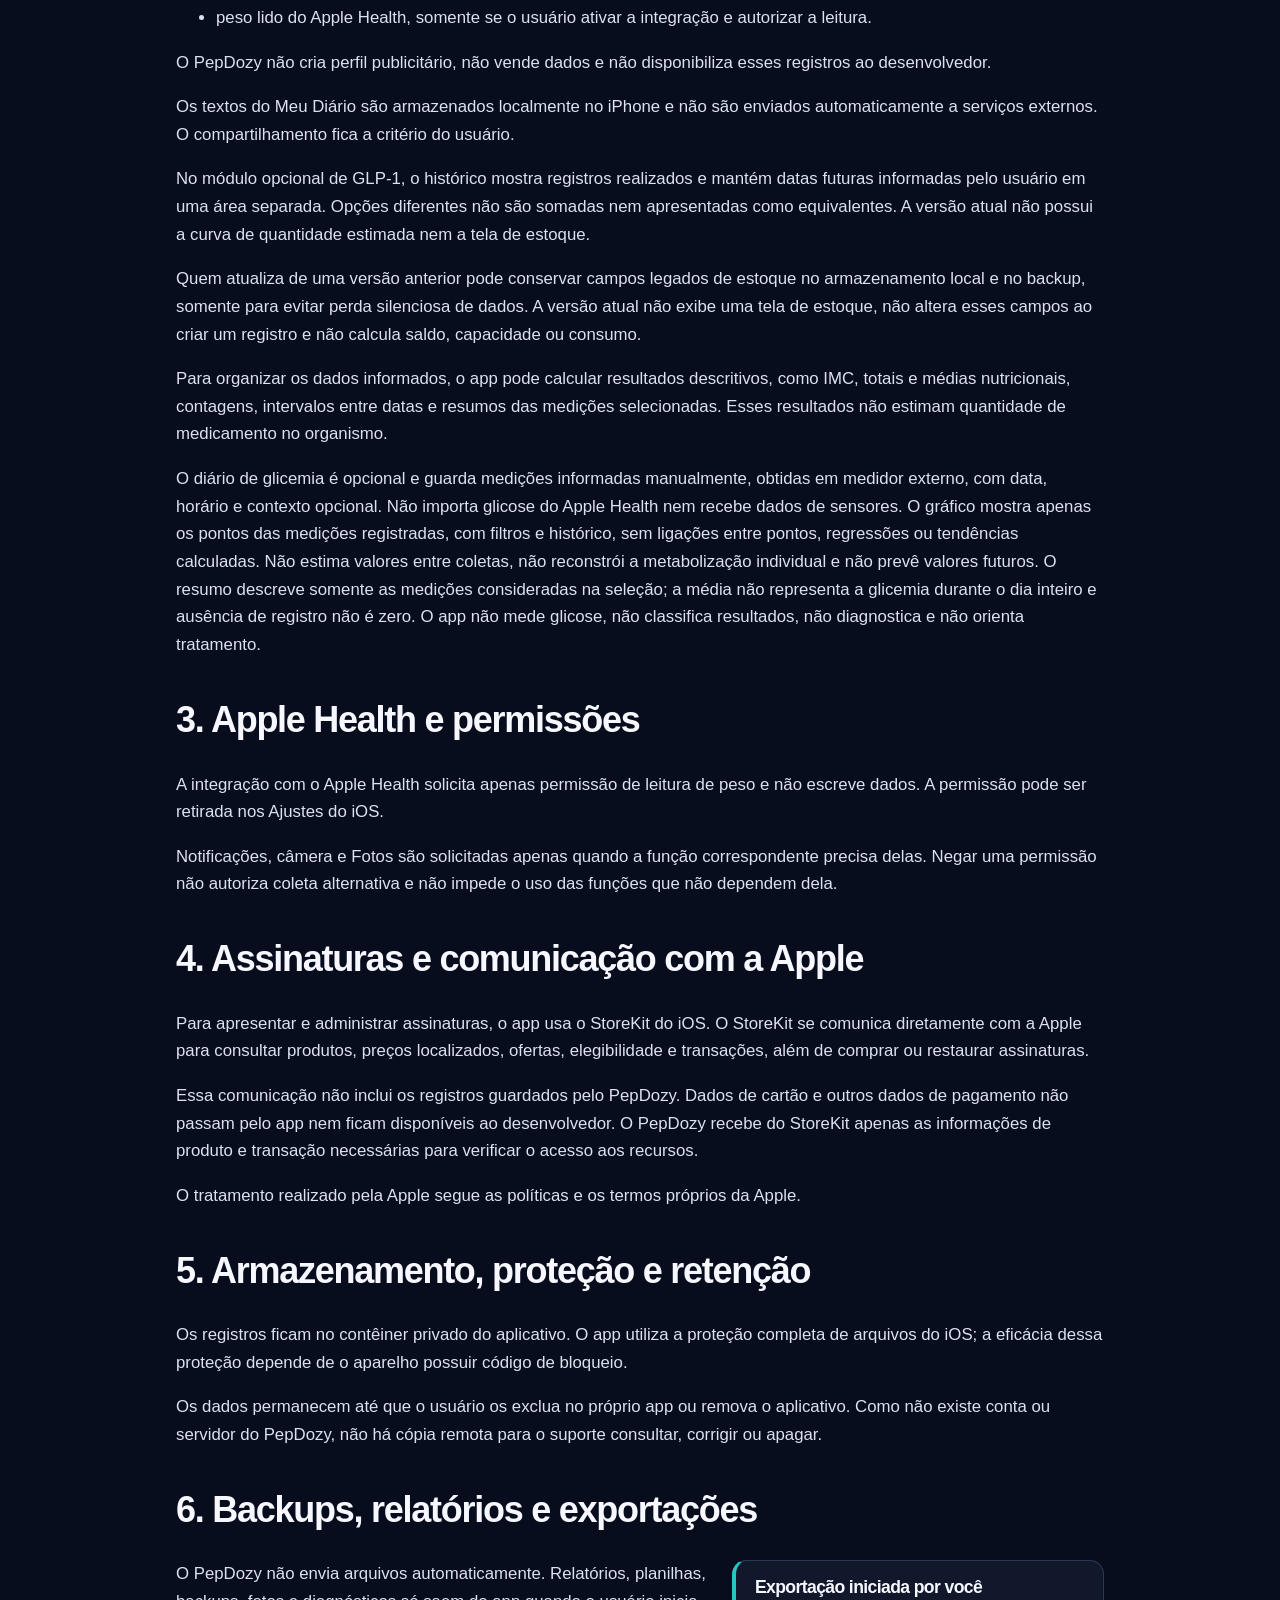
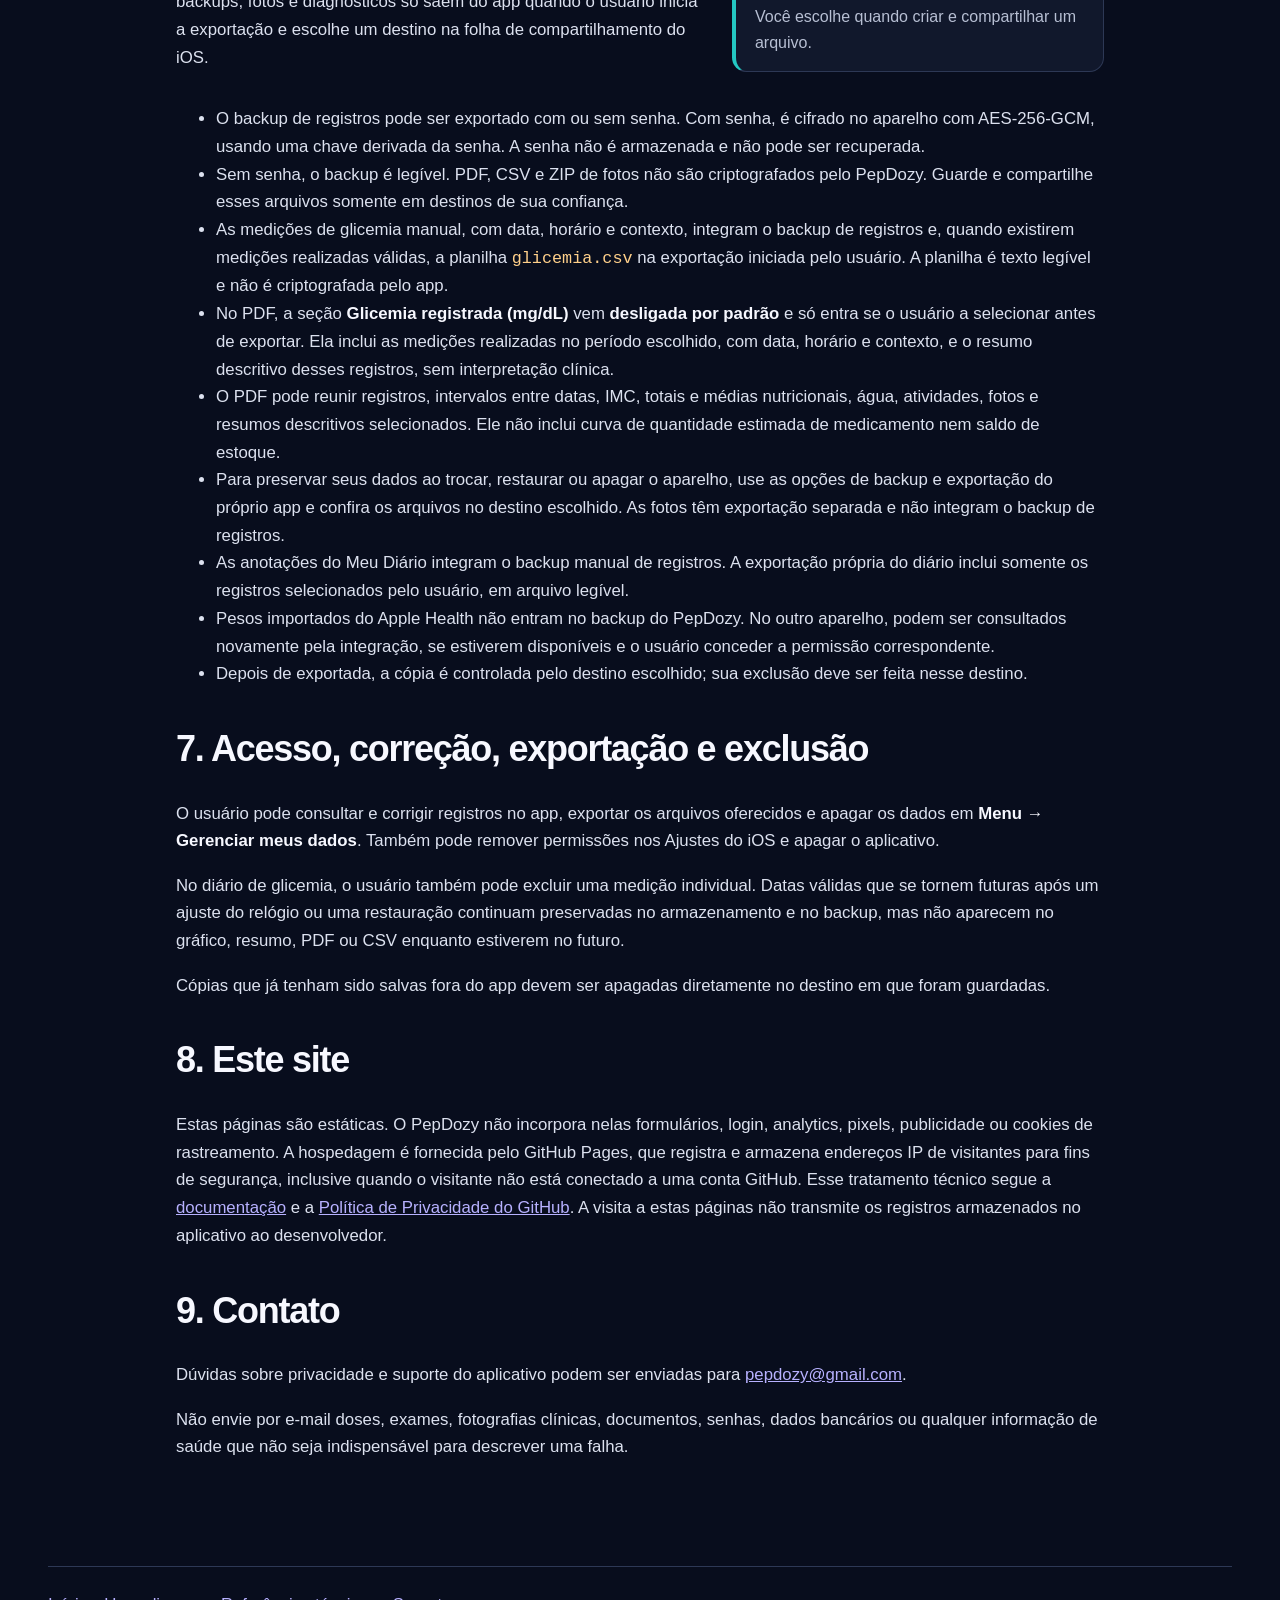
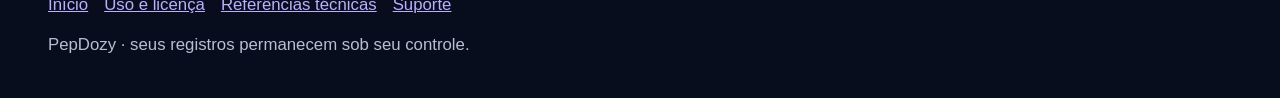
==== commit 10c3b114: "docs(site): publicar revisão aprovada do PepDozy 1.1.4 Alinha Home, Privacidade, Uso e licença, Refe" ====
--- a/privacidade/index.html
+++ b/privacidade/index.html
@@ -3,10 +3,10 @@
 <head>
   <meta charset="utf-8">
   <meta name="viewport" content="width=device-width, initial-scale=1">
-  <meta name="description" content="Política de Privacidade do PepDozy™: GLP-1.">
+  <meta name="description" content="Política de Privacidade do PepDozy: dados locais, permissões, exportações e recursos opcionais.">
   <meta name="color-scheme" content="dark light">
   <link rel="icon" type="image/png" sizes="96x96" href="../assets/images/pepdozy-favicon.png">
-  <title>Política de Privacidade — PepDozy™: GLP-1</title>
+  <title>Política de Privacidade — PepDozy</title>
   <link rel="stylesheet" href="../assets/styles.css">
   <link rel="stylesheet" href="../assets/theme-v15.css">
   <link rel="stylesheet" href="../assets/layout-v15.css">
@@ -15,7 +15,7 @@
 <body class="theme-dark page-privacy">
   <a class="skip-link" href="#conteudo">Ir para o conteúdo</a>
   <header class="site-header">
-    <a class="brand" href="../" aria-label="PepDozy™: GLP-1, início"><img class="brand__logo" src="../assets/images/pepdozy-favicon.png" width="96" height="96" alt=""><span class="brand__name">PepDozy™: <span>GLP-1</span></span></a>
+    <a class="brand" href="../" aria-label="PepDozy, início"><img class="brand__logo" src="../assets/images/pepdozy-favicon.png" width="96" height="96" alt=""><span class="brand__name">PepDozy</span></a>
     <nav aria-label="Navegação principal">
       <ul>
         <li><a aria-current="page" href="./">Privacidade</a></li>
@@ -29,27 +29,27 @@
     <p class="eyebrow">Documento público</p>
     <h1>Política de Privacidade</h1>
     <div class="meta">
-      <span><strong>Aplicativo:</strong> PepDozy™: GLP-1</span>
-      <span><strong>Última atualização editorial:</strong> 15 de outubro de 2026</span>
+      <span><strong>Aplicativo:</strong> PepDozy 1.1.4</span>
+      <span><strong>Última atualização editorial:</strong> 23 de outubro de 2026</span>
       <span><strong>Revisão material publicada — consentimento versão 6:</strong> 17 de setembro de 2026</span>
     </div>
 
     <div class="notice">
-      <p><strong>Resumo em linguagem simples:</strong> o PepDozy™ não possui conta, login, servidor próprio, publicidade, analytics ou telemetria. Os registros de saúde permanecem na área privada do app no iPhone. Eles só saem quando você decide exportar ou compartilhar um arquivo.</p>
+      <p><strong>Resumo em linguagem simples:</strong> o PepDozy não possui conta, login, servidor próprio, publicidade, analytics ou telemetria. Seus registros permanecem na área privada do app no iPhone. Eles só saem quando você decide exportar ou compartilhar um arquivo.</p>
     </div>
 
     <section class="illustrated-block" aria-labelledby="finalidade-limites">
       <div class="illustrated-block__copy">
         <h2 id="finalidade-limites">1. Finalidade e limites</h2>
-        <p>O PepDozy™ é um aplicativo de registro pessoal para organizar informações que o usuário decide informar sobre aplicações de análogos de GLP-1, peso, água, alimentação, exercícios, sintomas, estoque, preferências e evolução.</p>
-        <p>O app <strong>registra e organiza</strong>. Ele não recomenda dose, medicamento, titulação ou mudança de tratamento. Ao registrar uma aplicação, o app pode exibir uma projeção organizacional da próxima data com base no intervalo nominal do produto registrado. Você pode manter ou substituir essa data e o horário; a dose anterior não é transportada como dose futura, e qualquer lembrete exige confirmação separada. As estimativas farmacocinéticas são educativas, derivadas do histórico informado e de parâmetros médios populacionais; não são exame, medição sanguínea, diagnóstico ou prescrição.</p>
+        <p>O PepDozy é um aplicativo de registro pessoal para organizar peso, alimentação, água, atividades, como o usuário se sentiu, anotações, fotos, medições de glicemia e, quando a pessoa escolher, registros de GLP-1.</p>
+        <p>O módulo de GLP-1 é opcional. A versão 1.1.4 apresenta um histórico descritivo dos registros informados, sem estimar quantidade de medicamento no organismo e sem calcular estoque.</p>
       </div>
       <figure class="editorial-figure editorial-figure--phones-only">
         <div class="editorial-stage">
         <picture class="editorial-phones">
           <source type="image/avif" srcset="../assets/images/pepdozy-phones-v13/privacidade-phones-v13-543.avif 543w, ../assets/images/pepdozy-phones-v13/privacidade-phones-v13-1086.avif 1086w" sizes="(min-width: 64rem) 360px, (min-width: 29.5rem) 440px, calc(100vw - 2rem)">
           <source type="image/webp" srcset="../assets/images/pepdozy-phones-v13/privacidade-phones-v13-543.webp 543w, ../assets/images/pepdozy-phones-v13/privacidade-phones-v13-1086.webp 1086w" sizes="(min-width: 64rem) 360px, (min-width: 29.5rem) 440px, calc(100vw - 2rem)">
-          <img src="../assets/images/pepdozy-phones-v13/privacidade-phones-v13-1086.png" srcset="../assets/images/pepdozy-phones-v13/privacidade-phones-v13-543.png 543w, ../assets/images/pepdozy-phones-v13/privacidade-phones-v13-1086.png 1086w" sizes="(min-width: 64rem) 360px, (min-width: 29.5rem) 440px, calc(100vw - 2rem)" width="1086" height="1448" alt="Dois iPhones com registro de peso, Apple Health e lembrete de água do PepDozy™; dados sintéticos." decoding="async">
+          <img src="../assets/images/pepdozy-phones-v13/privacidade-phones-v13-1086.png" srcset="../assets/images/pepdozy-phones-v13/privacidade-phones-v13-543.png 543w, ../assets/images/pepdozy-phones-v13/privacidade-phones-v13-1086.png 1086w" sizes="(min-width: 64rem) 360px, (min-width: 29.5rem) 440px, calc(100vw - 2rem)" width="1086" height="1448" alt="Dois iPhones com registro de peso, Apple Health e lembrete de água do PepDozy; dados sintéticos." decoding="async">
         </picture>
         <picture class="editorial-accent editorial-accent--privacidade">
           <source type="image/avif" srcset="../assets/images/pepdozy-cards-v14/privacidade-registros-v14.avif">
@@ -57,16 +57,16 @@
           <img src="../assets/images/pepdozy-cards-v14/privacidade-registros-v14.png" width="493" height="179" alt="Card ilustrativo: Registros no aparelho. Informações ficam na área privada do app." decoding="async">
         </picture>
         </div>
-        <figcaption>Aparelhos e card do PepDozy™, com dados sintéticos. O card reforça que os registros permanecem na área privada do app.</figcaption>
+        <figcaption>Aparelhos e card do PepDozy, com dados sintéticos. O card reforça que os registros permanecem na área privada do app.</figcaption>
       </figure>
     </section>
 
     <h2>2. Dados tratados no aparelho</h2>
     <p>Conforme as funções que o usuário escolher, o app pode guardar localmente:</p>
     <ul>
-      <li>aplicações registradas, molécula, dose, data, horário, local, estoque e observações;</li>
+      <li>registros opcionais de GLP-1, com substância, marca, quantidade, data, horário, local e observações;</li>
       <li>nome opcional, idade, sexo, altura, peso, meta de peso, nível de atividade e preferências;</li>
-      <li>água, exercícios, sintomas, refeições, nutrientes, alimentos próprios e metas nutricionais informadas;</li>
+      <li>água, exercícios, como o usuário se sentiu, refeições, nutrientes, alimentos próprios, quantidades em unidade, gramas ou mililitros quando disponíveis e metas nutricionais informadas;</li>
       <li>medições de glicemia informadas manualmente em mg/dL, obtidas em medidor externo, com data, horário e contexto opcional escrito pelo usuário;</li>
       <li>anotações livres, respostas opcionais a perguntas guiadas e revisões semanais escritas pelo usuário no Meu Diário;</li>
       <li>fotos de progresso salvas na pasta privada do app;</li>
@@ -74,8 +74,11 @@
       <li>registro local do consentimento e indicadores de backup;</li>
       <li>peso lido do Apple Health, somente se o usuário ativar a integração e autorizar a leitura.</li>
     </ul>
-    <p>O PepDozy™ não cria perfil publicitário, não vende dados e não disponibiliza esses registros ao desenvolvedor.</p>
+    <p>O PepDozy não cria perfil publicitário, não vende dados e não disponibiliza esses registros ao desenvolvedor.</p>
     <p>Os textos do Meu Diário são armazenados localmente no iPhone e não são enviados automaticamente a serviços externos. O compartilhamento fica a critério do usuário.</p>
+    <p>No módulo opcional de GLP-1, o histórico mostra registros realizados e mantém datas futuras informadas pelo usuário em uma área separada. Opções diferentes não são somadas nem apresentadas como equivalentes. A versão atual não possui a curva de quantidade estimada nem a tela de estoque.</p>
+    <p>Quem atualiza de uma versão anterior pode conservar campos legados de estoque no armazenamento local e no backup, somente para evitar perda silenciosa de dados. A versão atual não exibe uma tela de estoque, não altera esses campos ao criar um registro e não calcula saldo, capacidade ou consumo.</p>
+    <p>Para organizar os dados informados, o app pode calcular resultados descritivos, como IMC, totais e médias nutricionais, contagens, intervalos entre datas e resumos das medições selecionadas. Esses resultados não estimam quantidade de medicamento no organismo.</p>
     <p>O diário de glicemia é opcional e guarda medições informadas manualmente, obtidas em medidor externo, com data, horário e contexto opcional. Não importa glicose do Apple Health nem recebe dados de sensores. O gráfico mostra apenas os pontos das medições registradas, com filtros e histórico, sem ligações entre pontos, regressões ou tendências calculadas. Não estima valores entre coletas, não reconstrói a metabolização individual e não prevê valores futuros. O resumo descreve somente as medições consideradas na seleção; a média não representa a glicemia durante o dia inteiro e ausência de registro não é zero. O app não mede glicose, não classifica resultados, não diagnostica e não orienta tratamento.</p>
 
     <h2>3. Apple Health e permissões</h2>
@@ -84,16 +87,16 @@
 
     <h2>4. Assinaturas e comunicação com a Apple</h2>
     <p>Para apresentar e administrar assinaturas, o app usa o StoreKit do iOS. O StoreKit se comunica diretamente com a Apple para consultar produtos, preços localizados, ofertas, elegibilidade e transações, além de comprar ou restaurar assinaturas.</p>
-    <p>Essa comunicação não inclui os registros de saúde guardados pelo PepDozy™. Dados de cartão e outros dados de pagamento não passam pelo app nem ficam disponíveis ao desenvolvedor. O PepDozy™ recebe do StoreKit apenas as informações de produto e transação necessárias para verificar o acesso aos recursos.</p>
+    <p>Essa comunicação não inclui os registros guardados pelo PepDozy. Dados de cartão e outros dados de pagamento não passam pelo app nem ficam disponíveis ao desenvolvedor. O PepDozy recebe do StoreKit apenas as informações de produto e transação necessárias para verificar o acesso aos recursos.</p>
     <p>O tratamento realizado pela Apple segue as políticas e os termos próprios da Apple.</p>
 
     <h2>5. Armazenamento, proteção e retenção</h2>
     <p>Os registros ficam no contêiner privado do aplicativo. O app utiliza a proteção completa de arquivos do iOS; a eficácia dessa proteção depende de o aparelho possuir código de bloqueio.</p>
-    <p>Os dados permanecem até que o usuário os exclua no próprio app ou remova o aplicativo. Como não existe conta ou servidor do PepDozy™, não há cópia remota para o suporte consultar, corrigir ou apagar.</p>
+    <p>Os dados permanecem até que o usuário os exclua no próprio app ou remova o aplicativo. Como não existe conta ou servidor do PepDozy, não há cópia remota para o suporte consultar, corrigir ou apagar.</p>
 
     <h2>6. Backups, relatórios e exportações</h2>
     <div class="context-row">
-      <p>O PepDozy™ não envia arquivos automaticamente. Relatórios, planilhas, backups, fotos e diagnósticos só saem do app quando o usuário inicia a exportação e escolhe um destino na folha de compartilhamento do iOS.</p>
+      <p>O PepDozy não envia arquivos automaticamente. Relatórios, planilhas, backups, fotos e diagnósticos só saem do app quando o usuário inicia a exportação e escolhe um destino na folha de compartilhamento do iOS.</p>
       <aside class="context-note" aria-label="Exportação iniciada por você">
         <h3>Exportação iniciada por você</h3>
         <p>Você escolhe quando criar e compartilhar um arquivo.</p>
@@ -101,12 +104,13 @@
     </div>
     <ul>
       <li>O backup de registros pode ser exportado com ou sem senha. Com senha, é cifrado no aparelho com AES-256-GCM, usando uma chave derivada da senha. A senha não é armazenada e não pode ser recuperada.</li>
-      <li>Sem senha, o backup é legível. PDF, CSV e ZIP de fotos não são criptografados pelo PepDozy™. Guarde e compartilhe esses arquivos somente em destinos de sua confiança.</li>
+      <li>Sem senha, o backup é legível. PDF, CSV e ZIP de fotos não são criptografados pelo PepDozy. Guarde e compartilhe esses arquivos somente em destinos de sua confiança.</li>
       <li>As medições de glicemia manual, com data, horário e contexto, integram o backup de registros e, quando existirem medições realizadas válidas, a planilha <code>glicemia.csv</code> na exportação iniciada pelo usuário. A planilha é texto legível e não é criptografada pelo app.</li>
       <li>No PDF, a seção <strong>Glicemia registrada (mg/dL)</strong> vem <strong>desligada por padrão</strong> e só entra se o usuário a selecionar antes de exportar. Ela inclui as medições realizadas no período escolhido, com data, horário e contexto, e o resumo descritivo desses registros, sem interpretação clínica.</li>
+      <li>O PDF pode reunir registros, intervalos entre datas, IMC, totais e médias nutricionais, água, atividades, fotos e resumos descritivos selecionados. Ele não inclui curva de quantidade estimada de medicamento nem saldo de estoque.</li>
       <li>Para preservar seus dados ao trocar, restaurar ou apagar o aparelho, use as opções de backup e exportação do próprio app e confira os arquivos no destino escolhido. As fotos têm exportação separada e não integram o backup de registros.</li>
       <li>As anotações do Meu Diário integram o backup manual de registros. A exportação própria do diário inclui somente os registros selecionados pelo usuário, em arquivo legível.</li>
-      <li>Pesos importados do Apple Health não entram no backup do PepDozy™. No outro aparelho, podem ser consultados novamente pela integração, se estiverem disponíveis e o usuário conceder a permissão correspondente.</li>
+      <li>Pesos importados do Apple Health não entram no backup do PepDozy. No outro aparelho, podem ser consultados novamente pela integração, se estiverem disponíveis e o usuário conceder a permissão correspondente.</li>
       <li>Depois de exportada, a cópia é controlada pelo destino escolhido; sua exclusão deve ser feita nesse destino.</li>
     </ul>
 
@@ -116,14 +120,9 @@
     <p>Cópias que já tenham sido salvas fora do app devem ser apagadas diretamente no destino em que foram guardadas.</p>
 
     <h2>8. Este site</h2>
-    <p>Estas páginas são estáticas. O PepDozy™ não incorpora nelas formulários, login, analytics, pixels, publicidade ou cookies de rastreamento. A hospedagem é fornecida pelo GitHub Pages, que registra e armazena endereços IP de visitantes para fins de segurança, inclusive quando o visitante não está conectado a uma conta GitHub. Esse tratamento técnico segue a <a href="https://docs.github.com/en/pages/getting-started-with-github-pages/what-is-github-pages">documentação</a> e a <a href="https://docs.github.com/en/site-policy/privacy-policies/github-general-privacy-statement">Política de Privacidade do GitHub</a>. A visita a estas páginas não transmite os registros de saúde armazenados no aplicativo ao desenvolvedor.</p>
+    <p>Estas páginas são estáticas. O PepDozy não incorpora nelas formulários, login, analytics, pixels, publicidade ou cookies de rastreamento. A hospedagem é fornecida pelo GitHub Pages, que registra e armazena endereços IP de visitantes para fins de segurança, inclusive quando o visitante não está conectado a uma conta GitHub. Esse tratamento técnico segue a <a href="https://docs.github.com/en/pages/getting-started-with-github-pages/what-is-github-pages">documentação</a> e a <a href="https://docs.github.com/en/site-policy/privacy-policies/github-general-privacy-statement">Política de Privacidade do GitHub</a>. A visita a estas páginas não transmite os registros armazenados no aplicativo ao desenvolvedor.</p>
 
-    <h2>9. Alterações desta política</h2>
-    <p>Mudanças materiais sobre coleta, uso, retenção ou compartilhamento serão informadas no aplicativo e poderão exigir novo consentimento antes da continuidade do uso. Ajustes editoriais que não ampliem o tratamento serão registrados sem apagar dados existentes.</p>
-    <p>A revisão de <strong>17 de setembro de 2026</strong> acrescenta o diário opcional de glicemia manual, sua persistência local e suas exportações. Nas versões do app que incluem esse diário, essa mudança material exige novo aceite, registrado localmente como <strong>consentimento versão 6</strong>, com a data da confirmação. Um aceite anterior não é promovido automaticamente: os avisos são apresentados novamente. O reaceite preserva os históricos, não repete o cadastro inicial e não cria medições de glicemia.</p>
-    <p>A revisão editorial de <strong>19 de setembro de 2026</strong> esclarece os campos de perfil já tratados no aparelho, a ligação visual do gráfico, a proteção das exportações e os registros técnicos da hospedagem. Ela não amplia os recursos, as permissões ou o tratamento de registros pelo app; a revisão material associada ao consentimento versão 6 permanece a de 17 de setembro de 2026.</p>
-
-    <h2>10. Contato</h2>
+    <h2>9. Contato</h2>
     <p>Dúvidas sobre privacidade e suporte do aplicativo podem ser enviadas para <a href="mailto:pepdozy@gmail.com">pepdozy@gmail.com</a>.</p>
     <p>Não envie por e-mail doses, exames, fotografias clínicas, documentos, senhas, dados bancários ou qualquer informação de saúde que não seja indispensável para descrever uma falha.</p>
   </main>
@@ -134,7 +133,7 @@
       <li><a href="../referencias/">Referências técnicas</a></li>
       <li><a href="../suporte/">Suporte</a></li>
     </ul>
-    <p>PepDozy™: GLP-1 · registra, não recomenda.</p>
+    <p>PepDozy · seus registros permanecem sob seu controle.</p>
   </footer>
 </body>
 </html>
--- a/assets/layout-v16.css
+++ b/assets/layout-v16.css
@@ -27,6 +27,12 @@
 .hero__story { margin-top: clamp(1.25rem, 2.5vw, 2rem); padding-top: clamp(1.1rem, 2vw, 1.5rem); border-top: 1px solid var(--border); }
 .hero__story h2 { margin: .35rem 0 .8rem; font-size: clamp(1.55rem, 2.4vw, 2.35rem); line-height: 1.08; }
 .hero__story p:last-child { margin-bottom: 0; }
+.page-home .application-figure--empty {
+  min-height: 45.35rem;
+}
+@media (max-width: 22.5rem) {
+  .page-home .application-figure--empty { min-height: 46.625rem; }
+}
 .journal-preview { padding: clamp(1.5rem, 4vw, 3rem); border-radius: var(--radius-lg); background: linear-gradient(145deg, color-mix(in srgb, var(--primary) 17%, var(--surface)), var(--surface)); border: 1px solid color-mix(in srgb, var(--primary) 42%, var(--border)); }
 .status-pill { display: inline-block; margin: 0 0 1rem; padding: .45rem .75rem; border-radius: 999px; font-size: .85rem; font-weight: 750; color: var(--text); background: color-mix(in srgb, var(--primary) 22%, transparent); border: 1px solid color-mix(in srgb, var(--primary) 45%, transparent); }
 .journal-preview__points { display: grid; grid-template-columns: repeat(2, minmax(0, 1fr)); gap: .7rem 2rem; margin: 1.4rem 0 0; }
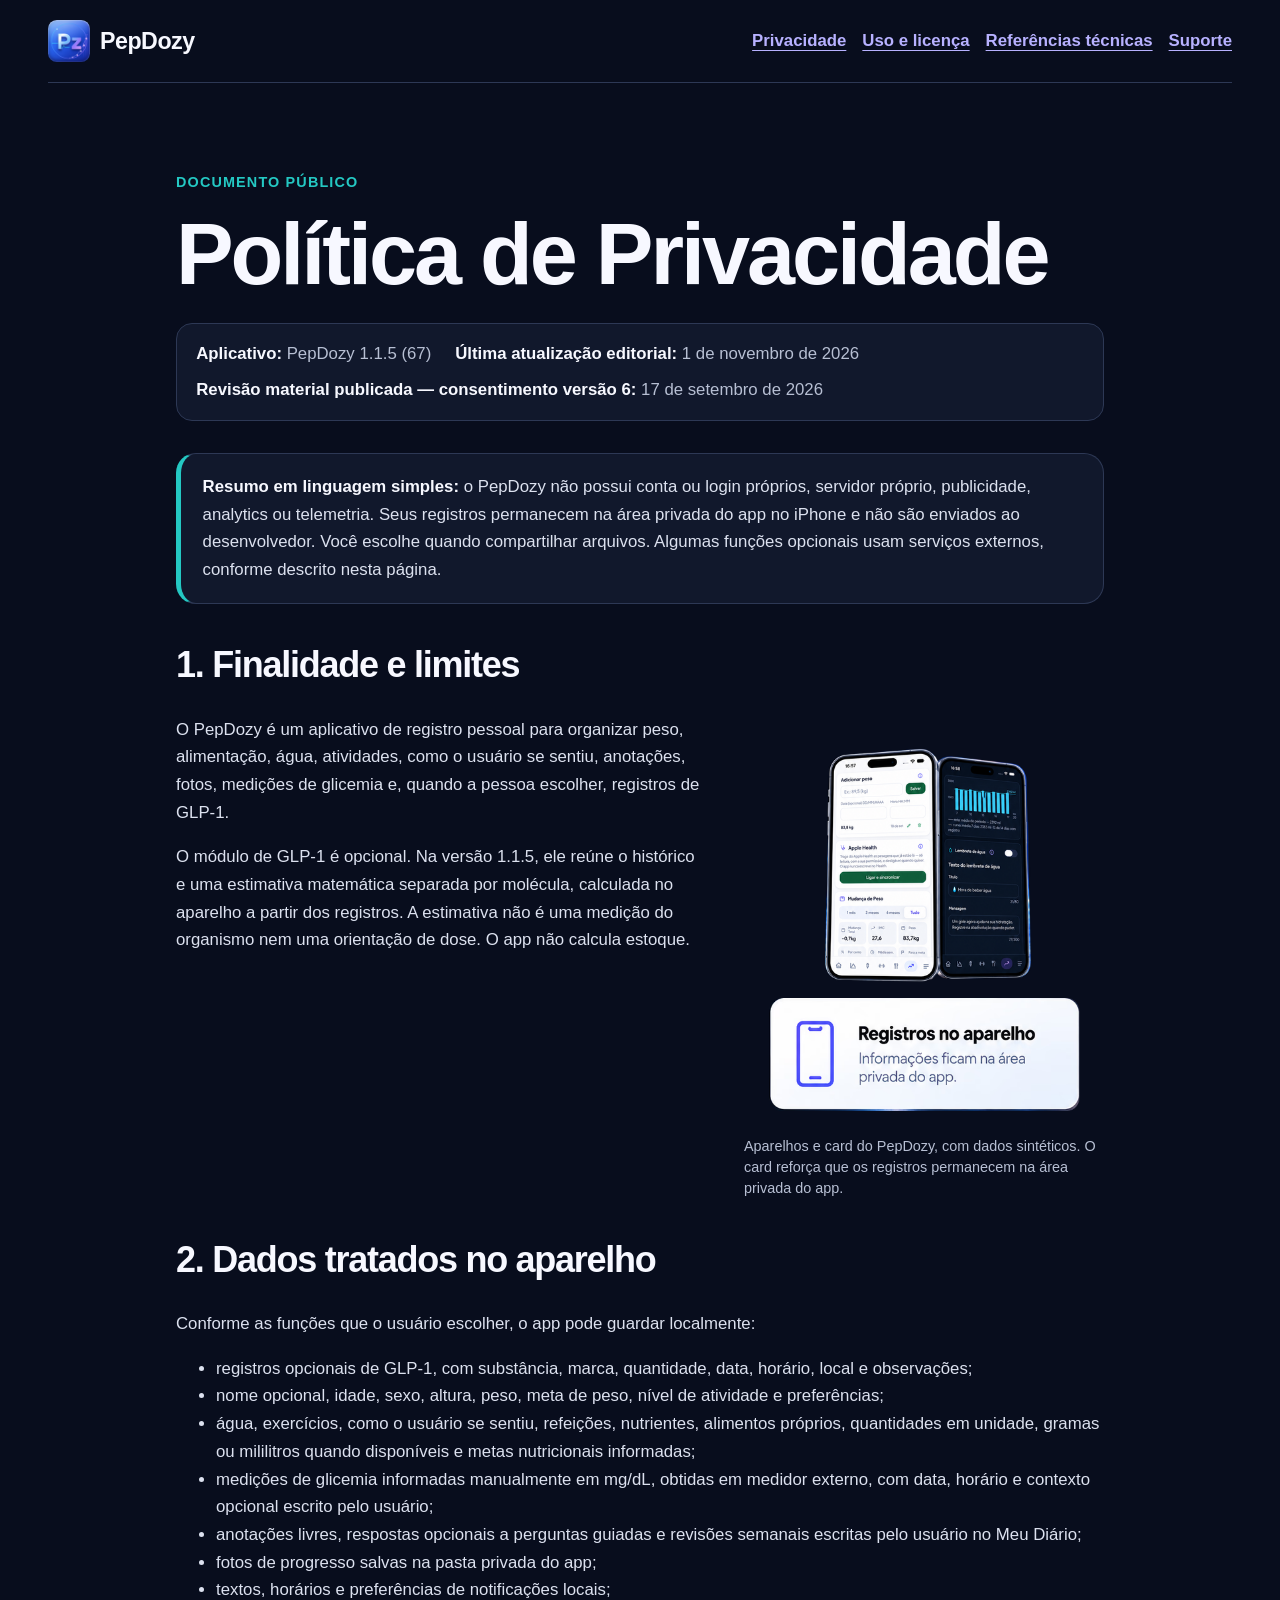
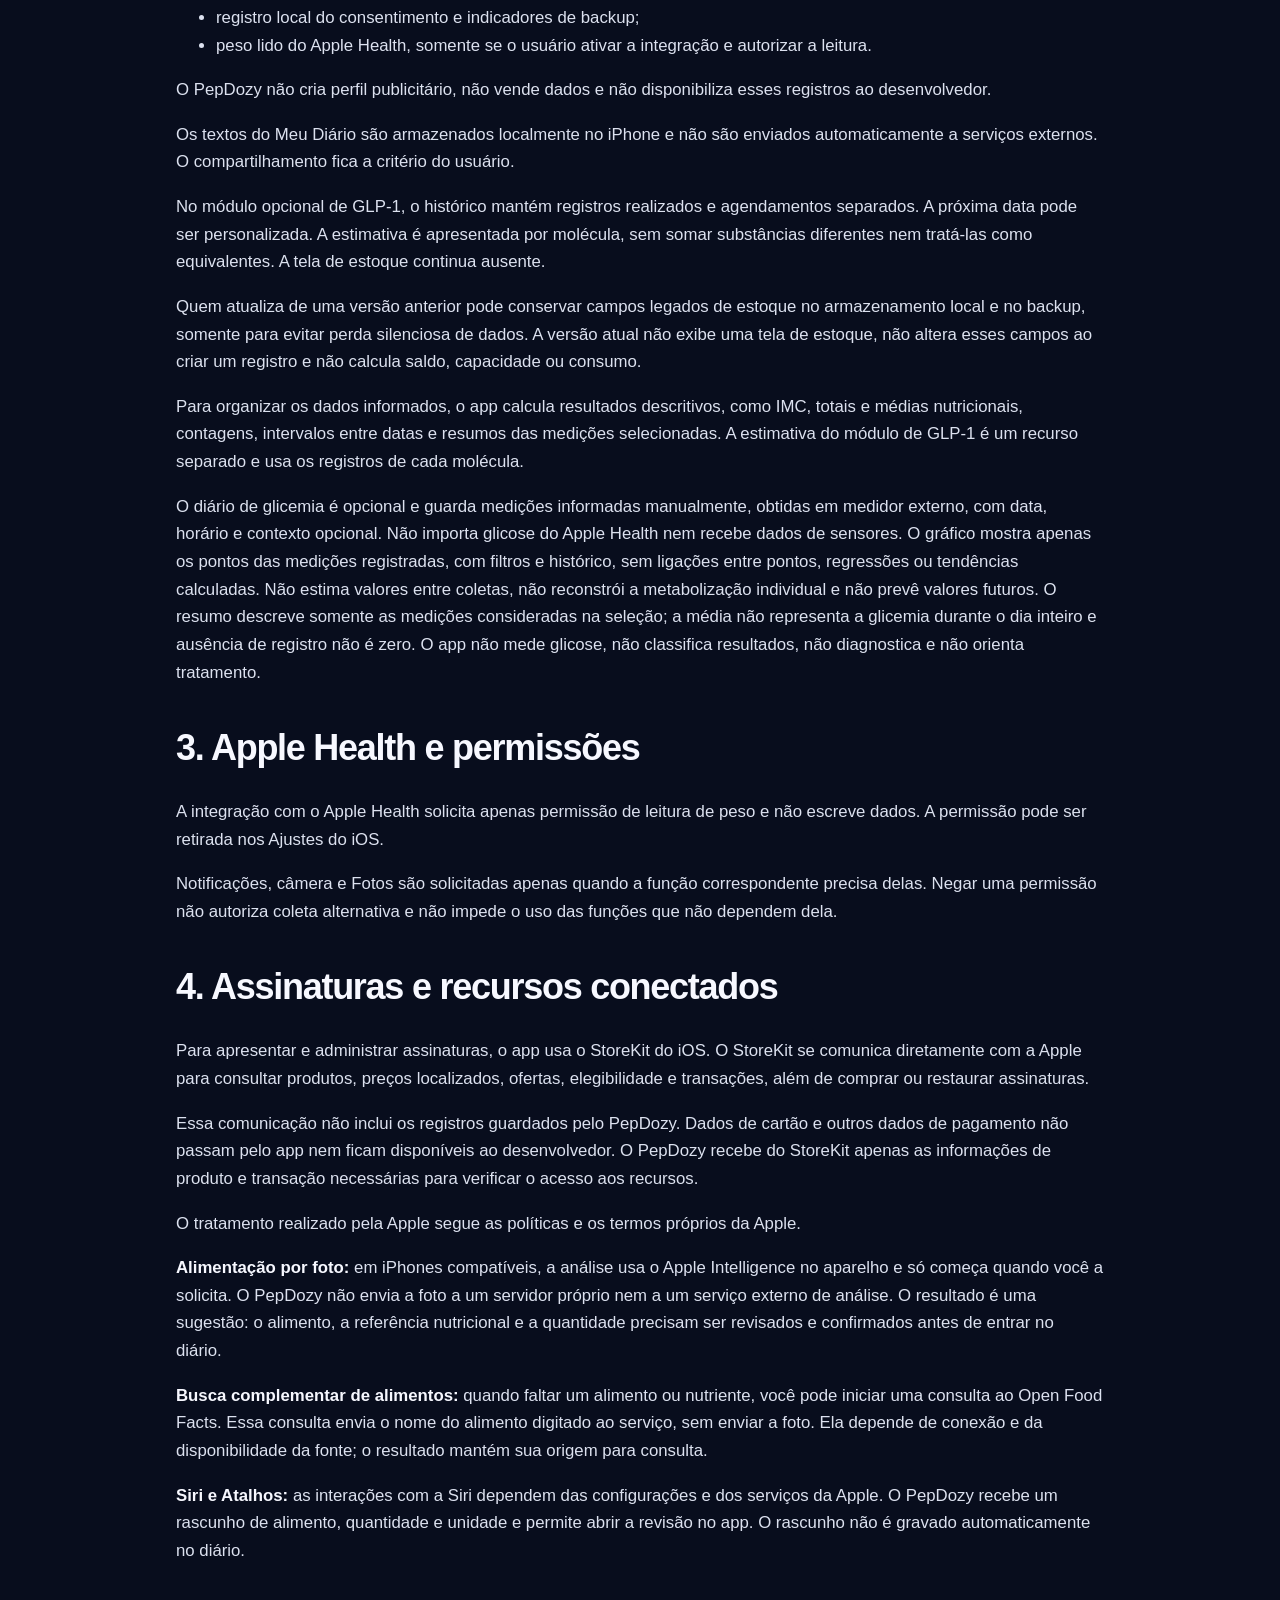
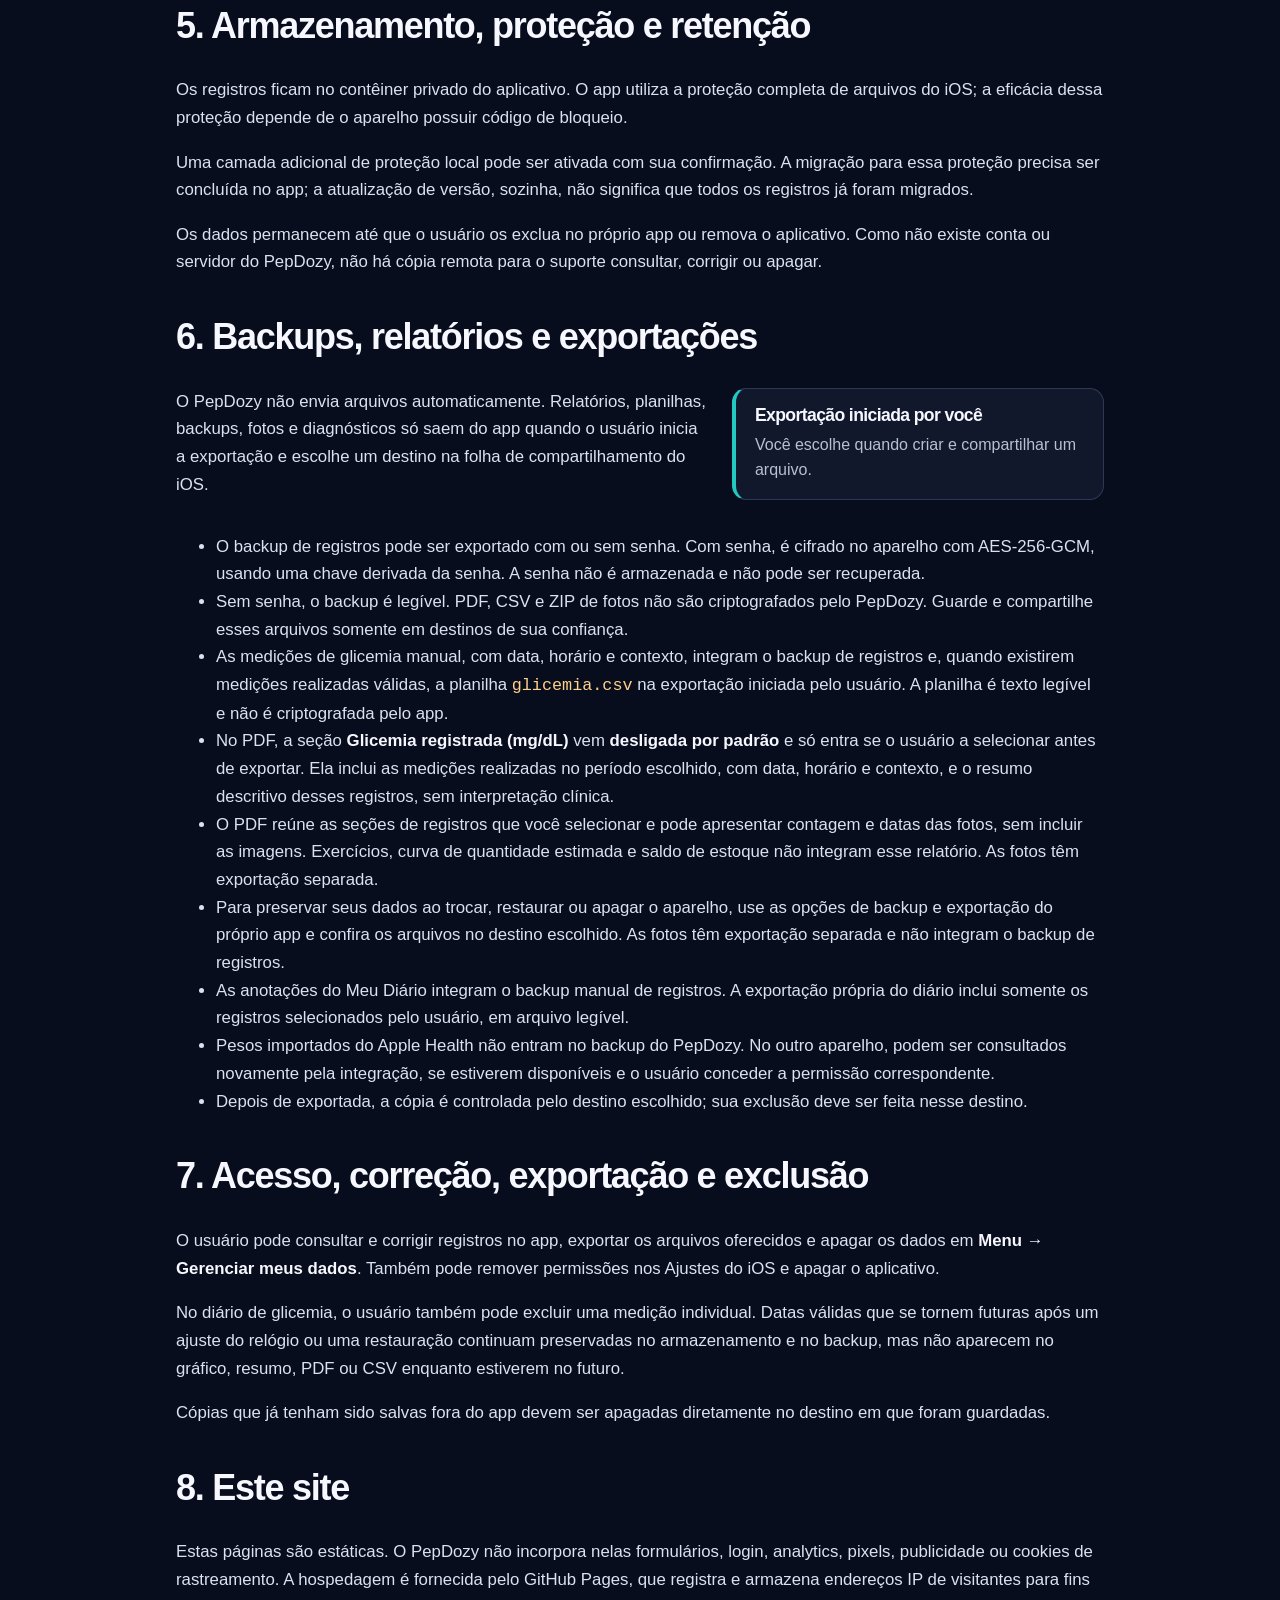
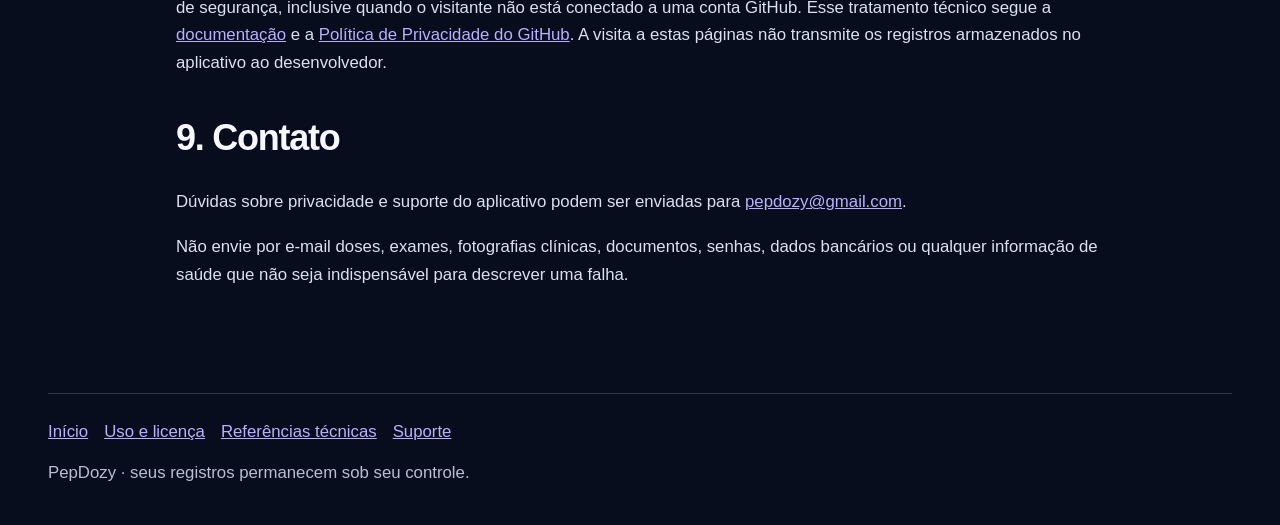
==== commit 447060c4: "Atualiza o site para o PepDozy 1.1.5" ====
--- a/privacidade/index.html
+++ b/privacidade/index.html
@@ -29,20 +29,20 @@
     <p class="eyebrow">Documento público</p>
     <h1>Política de Privacidade</h1>
     <div class="meta">
-      <span><strong>Aplicativo:</strong> PepDozy 1.1.4</span>
-      <span><strong>Última atualização editorial:</strong> 23 de outubro de 2026</span>
+      <span><strong>Aplicativo:</strong> PepDozy 1.1.5 (67)</span>
+      <span><strong>Última atualização editorial:</strong> 1 de novembro de 2026</span>
       <span><strong>Revisão material publicada — consentimento versão 6:</strong> 17 de setembro de 2026</span>
     </div>
 
     <div class="notice">
-      <p><strong>Resumo em linguagem simples:</strong> o PepDozy não possui conta, login, servidor próprio, publicidade, analytics ou telemetria. Seus registros permanecem na área privada do app no iPhone. Eles só saem quando você decide exportar ou compartilhar um arquivo.</p>
+      <p><strong>Resumo em linguagem simples:</strong> o PepDozy não possui conta ou login próprios, servidor próprio, publicidade, analytics ou telemetria. Seus registros permanecem na área privada do app no iPhone e não são enviados ao desenvolvedor. Você escolhe quando compartilhar arquivos. Algumas funções opcionais usam serviços externos, conforme descrito nesta página.</p>
     </div>
 
     <section class="illustrated-block" aria-labelledby="finalidade-limites">
       <div class="illustrated-block__copy">
         <h2 id="finalidade-limites">1. Finalidade e limites</h2>
         <p>O PepDozy é um aplicativo de registro pessoal para organizar peso, alimentação, água, atividades, como o usuário se sentiu, anotações, fotos, medições de glicemia e, quando a pessoa escolher, registros de GLP-1.</p>
-        <p>O módulo de GLP-1 é opcional. A versão 1.1.4 apresenta um histórico descritivo dos registros informados, sem estimar quantidade de medicamento no organismo e sem calcular estoque.</p>
+        <p>O módulo de GLP-1 é opcional. Na versão 1.1.5, ele reúne o histórico e uma estimativa matemática separada por molécula, calculada no aparelho a partir dos registros. A estimativa não é uma medição do organismo nem uma orientação de dose. O app não calcula estoque.</p>
       </div>
       <figure class="editorial-figure editorial-figure--phones-only">
         <div class="editorial-stage">
@@ -76,22 +76,26 @@
     </ul>
     <p>O PepDozy não cria perfil publicitário, não vende dados e não disponibiliza esses registros ao desenvolvedor.</p>
     <p>Os textos do Meu Diário são armazenados localmente no iPhone e não são enviados automaticamente a serviços externos. O compartilhamento fica a critério do usuário.</p>
-    <p>No módulo opcional de GLP-1, o histórico mostra registros realizados e mantém datas futuras informadas pelo usuário em uma área separada. Opções diferentes não são somadas nem apresentadas como equivalentes. A versão atual não possui a curva de quantidade estimada nem a tela de estoque.</p>
+    <p>No módulo opcional de GLP-1, o histórico mantém registros realizados e agendamentos separados. A próxima data pode ser personalizada. A estimativa é apresentada por molécula, sem somar substâncias diferentes nem tratá-las como equivalentes. A tela de estoque continua ausente.</p>
     <p>Quem atualiza de uma versão anterior pode conservar campos legados de estoque no armazenamento local e no backup, somente para evitar perda silenciosa de dados. A versão atual não exibe uma tela de estoque, não altera esses campos ao criar um registro e não calcula saldo, capacidade ou consumo.</p>
-    <p>Para organizar os dados informados, o app pode calcular resultados descritivos, como IMC, totais e médias nutricionais, contagens, intervalos entre datas e resumos das medições selecionadas. Esses resultados não estimam quantidade de medicamento no organismo.</p>
+    <p>Para organizar os dados informados, o app calcula resultados descritivos, como IMC, totais e médias nutricionais, contagens, intervalos entre datas e resumos das medições selecionadas. A estimativa do módulo de GLP-1 é um recurso separado e usa os registros de cada molécula.</p>
     <p>O diário de glicemia é opcional e guarda medições informadas manualmente, obtidas em medidor externo, com data, horário e contexto opcional. Não importa glicose do Apple Health nem recebe dados de sensores. O gráfico mostra apenas os pontos das medições registradas, com filtros e histórico, sem ligações entre pontos, regressões ou tendências calculadas. Não estima valores entre coletas, não reconstrói a metabolização individual e não prevê valores futuros. O resumo descreve somente as medições consideradas na seleção; a média não representa a glicemia durante o dia inteiro e ausência de registro não é zero. O app não mede glicose, não classifica resultados, não diagnostica e não orienta tratamento.</p>
 
     <h2>3. Apple Health e permissões</h2>
     <p>A integração com o Apple Health solicita apenas permissão de leitura de peso e não escreve dados. A permissão pode ser retirada nos Ajustes do iOS.</p>
     <p>Notificações, câmera e Fotos são solicitadas apenas quando a função correspondente precisa delas. Negar uma permissão não autoriza coleta alternativa e não impede o uso das funções que não dependem dela.</p>
 
-    <h2>4. Assinaturas e comunicação com a Apple</h2>
+    <h2>4. Assinaturas e recursos conectados</h2>
     <p>Para apresentar e administrar assinaturas, o app usa o StoreKit do iOS. O StoreKit se comunica diretamente com a Apple para consultar produtos, preços localizados, ofertas, elegibilidade e transações, além de comprar ou restaurar assinaturas.</p>
     <p>Essa comunicação não inclui os registros guardados pelo PepDozy. Dados de cartão e outros dados de pagamento não passam pelo app nem ficam disponíveis ao desenvolvedor. O PepDozy recebe do StoreKit apenas as informações de produto e transação necessárias para verificar o acesso aos recursos.</p>
     <p>O tratamento realizado pela Apple segue as políticas e os termos próprios da Apple.</p>
+    <p><strong>Alimentação por foto:</strong> em iPhones compatíveis, a análise usa o Apple Intelligence no aparelho e só começa quando você a solicita. O PepDozy não envia a foto a um servidor próprio nem a um serviço externo de análise. O resultado é uma sugestão: o alimento, a referência nutricional e a quantidade precisam ser revisados e confirmados antes de entrar no diário.</p>
+    <p><strong>Busca complementar de alimentos:</strong> quando faltar um alimento ou nutriente, você pode iniciar uma consulta ao Open Food Facts. Essa consulta envia o nome do alimento digitado ao serviço, sem enviar a foto. Ela depende de conexão e da disponibilidade da fonte; o resultado mantém sua origem para consulta.</p>
+    <p><strong>Siri e Atalhos:</strong> as interações com a Siri dependem das configurações e dos serviços da Apple. O PepDozy recebe um rascunho de alimento, quantidade e unidade e permite abrir a revisão no app. O rascunho não é gravado automaticamente no diário.</p>
 
     <h2>5. Armazenamento, proteção e retenção</h2>
     <p>Os registros ficam no contêiner privado do aplicativo. O app utiliza a proteção completa de arquivos do iOS; a eficácia dessa proteção depende de o aparelho possuir código de bloqueio.</p>
+    <p>Uma camada adicional de proteção local pode ser ativada com sua confirmação. A migração para essa proteção precisa ser concluída no app; a atualização de versão, sozinha, não significa que todos os registros já foram migrados.</p>
     <p>Os dados permanecem até que o usuário os exclua no próprio app ou remova o aplicativo. Como não existe conta ou servidor do PepDozy, não há cópia remota para o suporte consultar, corrigir ou apagar.</p>
 
     <h2>6. Backups, relatórios e exportações</h2>
@@ -107,7 +111,7 @@
       <li>Sem senha, o backup é legível. PDF, CSV e ZIP de fotos não são criptografados pelo PepDozy. Guarde e compartilhe esses arquivos somente em destinos de sua confiança.</li>
       <li>As medições de glicemia manual, com data, horário e contexto, integram o backup de registros e, quando existirem medições realizadas válidas, a planilha <code>glicemia.csv</code> na exportação iniciada pelo usuário. A planilha é texto legível e não é criptografada pelo app.</li>
       <li>No PDF, a seção <strong>Glicemia registrada (mg/dL)</strong> vem <strong>desligada por padrão</strong> e só entra se o usuário a selecionar antes de exportar. Ela inclui as medições realizadas no período escolhido, com data, horário e contexto, e o resumo descritivo desses registros, sem interpretação clínica.</li>
-      <li>O PDF pode reunir registros, intervalos entre datas, IMC, totais e médias nutricionais, água, atividades, fotos e resumos descritivos selecionados. Ele não inclui curva de quantidade estimada de medicamento nem saldo de estoque.</li>
+      <li>O PDF reúne as seções de registros que você selecionar e pode apresentar contagem e datas das fotos, sem incluir as imagens. Exercícios, curva de quantidade estimada e saldo de estoque não integram esse relatório. As fotos têm exportação separada.</li>
       <li>Para preservar seus dados ao trocar, restaurar ou apagar o aparelho, use as opções de backup e exportação do próprio app e confira os arquivos no destino escolhido. As fotos têm exportação separada e não integram o backup de registros.</li>
       <li>As anotações do Meu Diário integram o backup manual de registros. A exportação própria do diário inclui somente os registros selecionados pelo usuário, em arquivo legível.</li>
       <li>Pesos importados do Apple Health não entram no backup do PepDozy. No outro aparelho, podem ser consultados novamente pela integração, se estiverem disponíveis e o usuário conceder a permissão correspondente.</li>
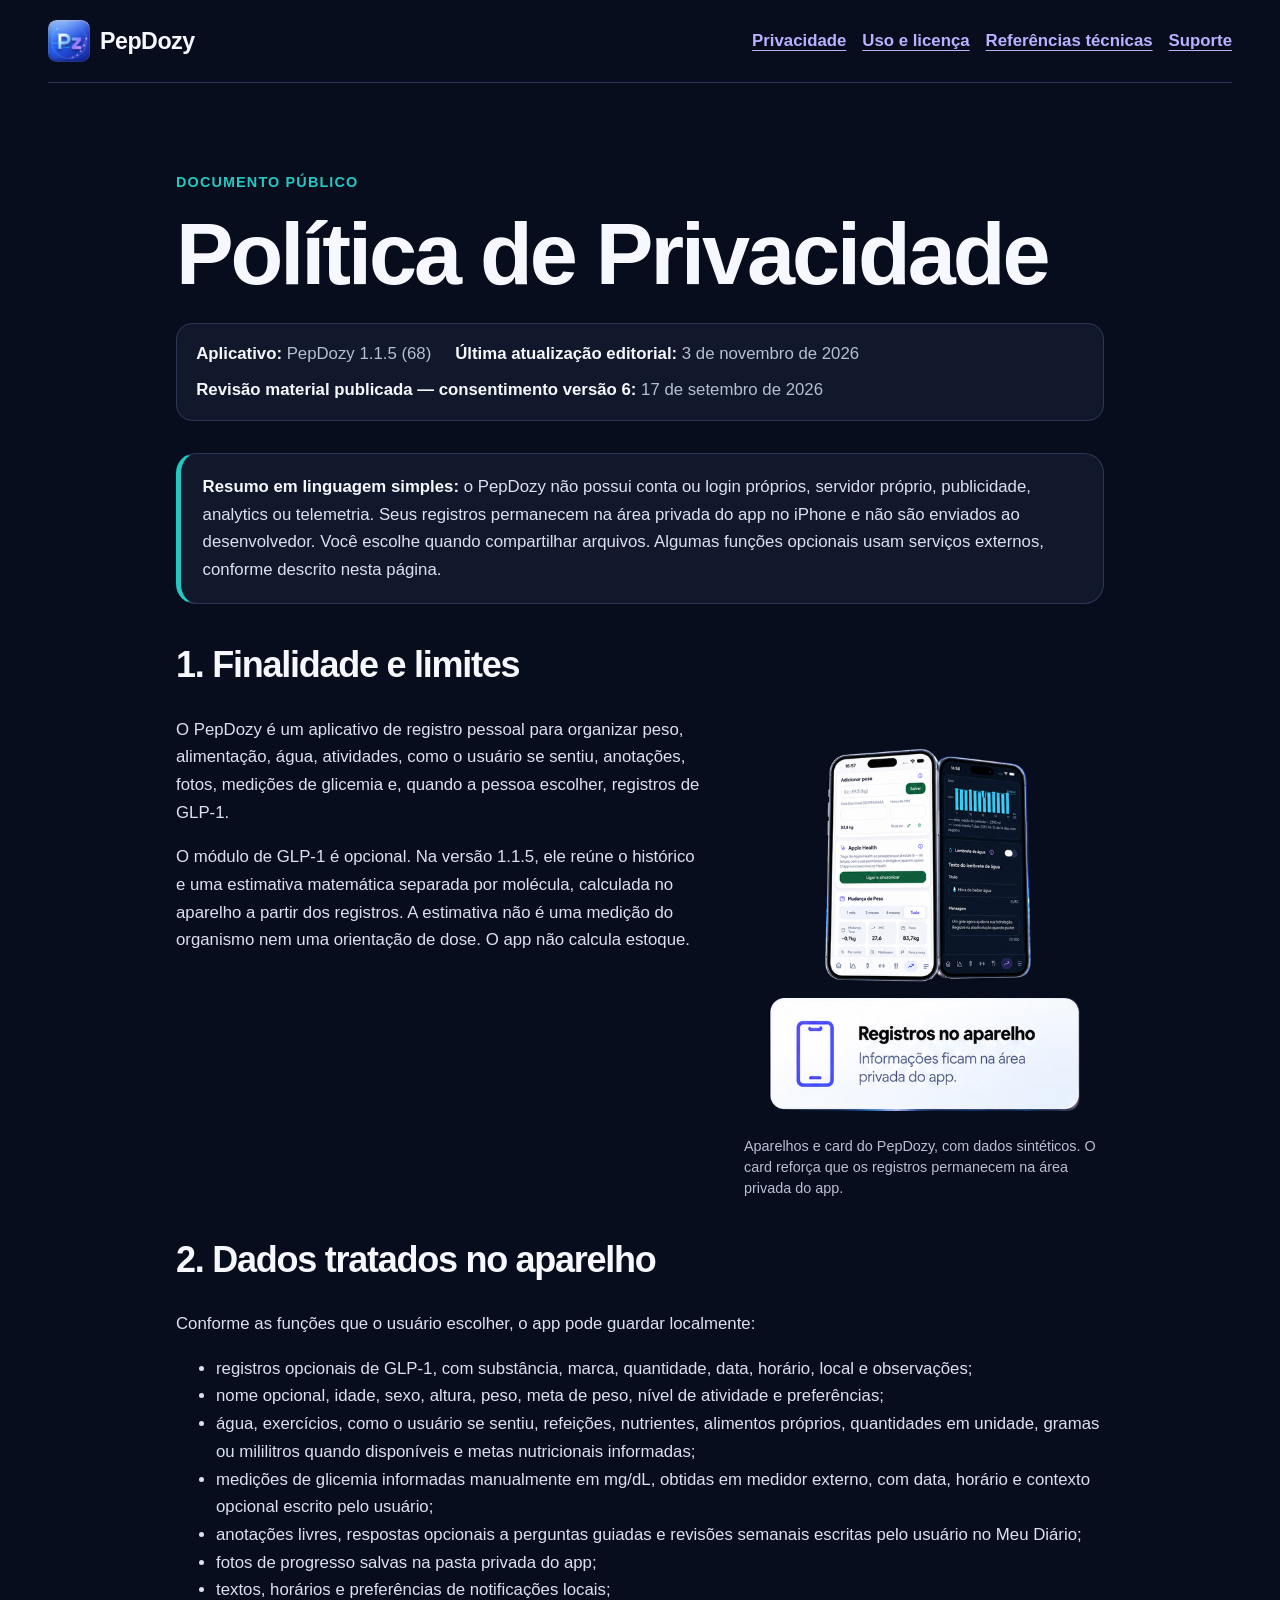
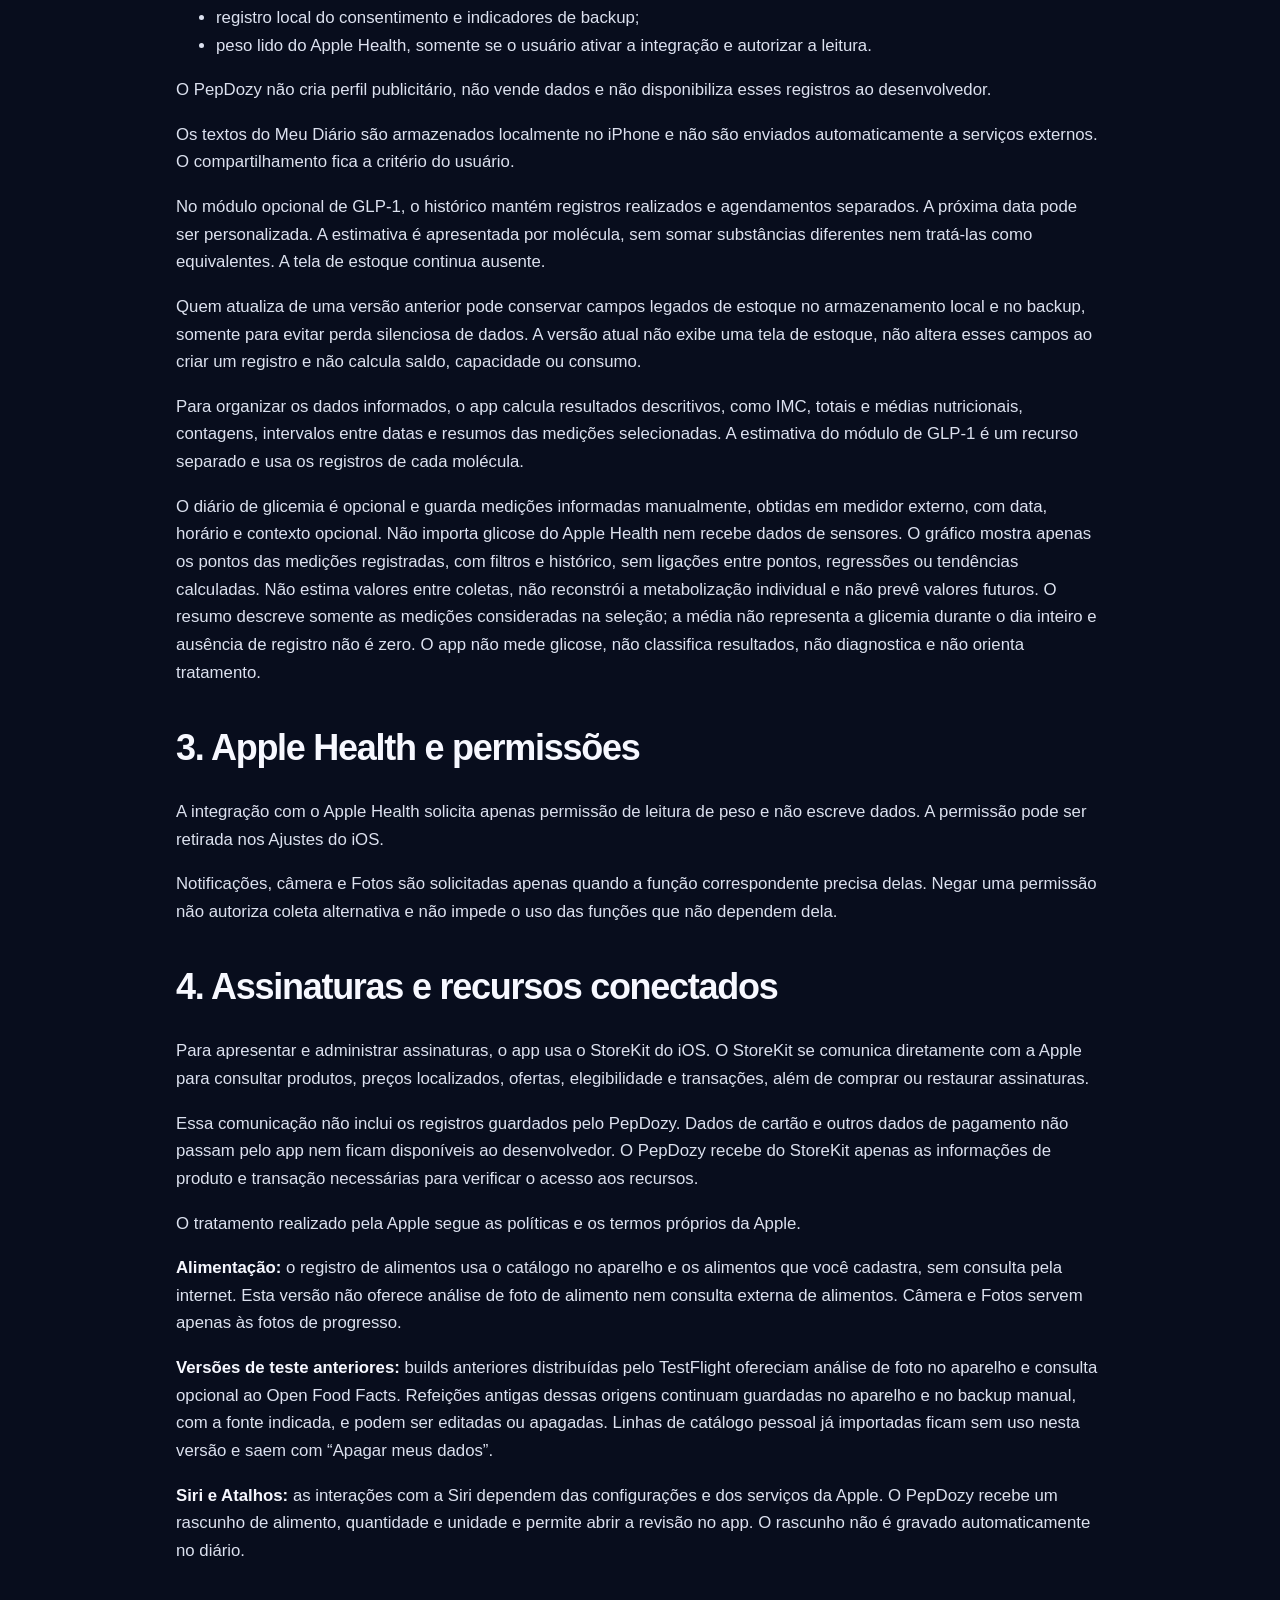
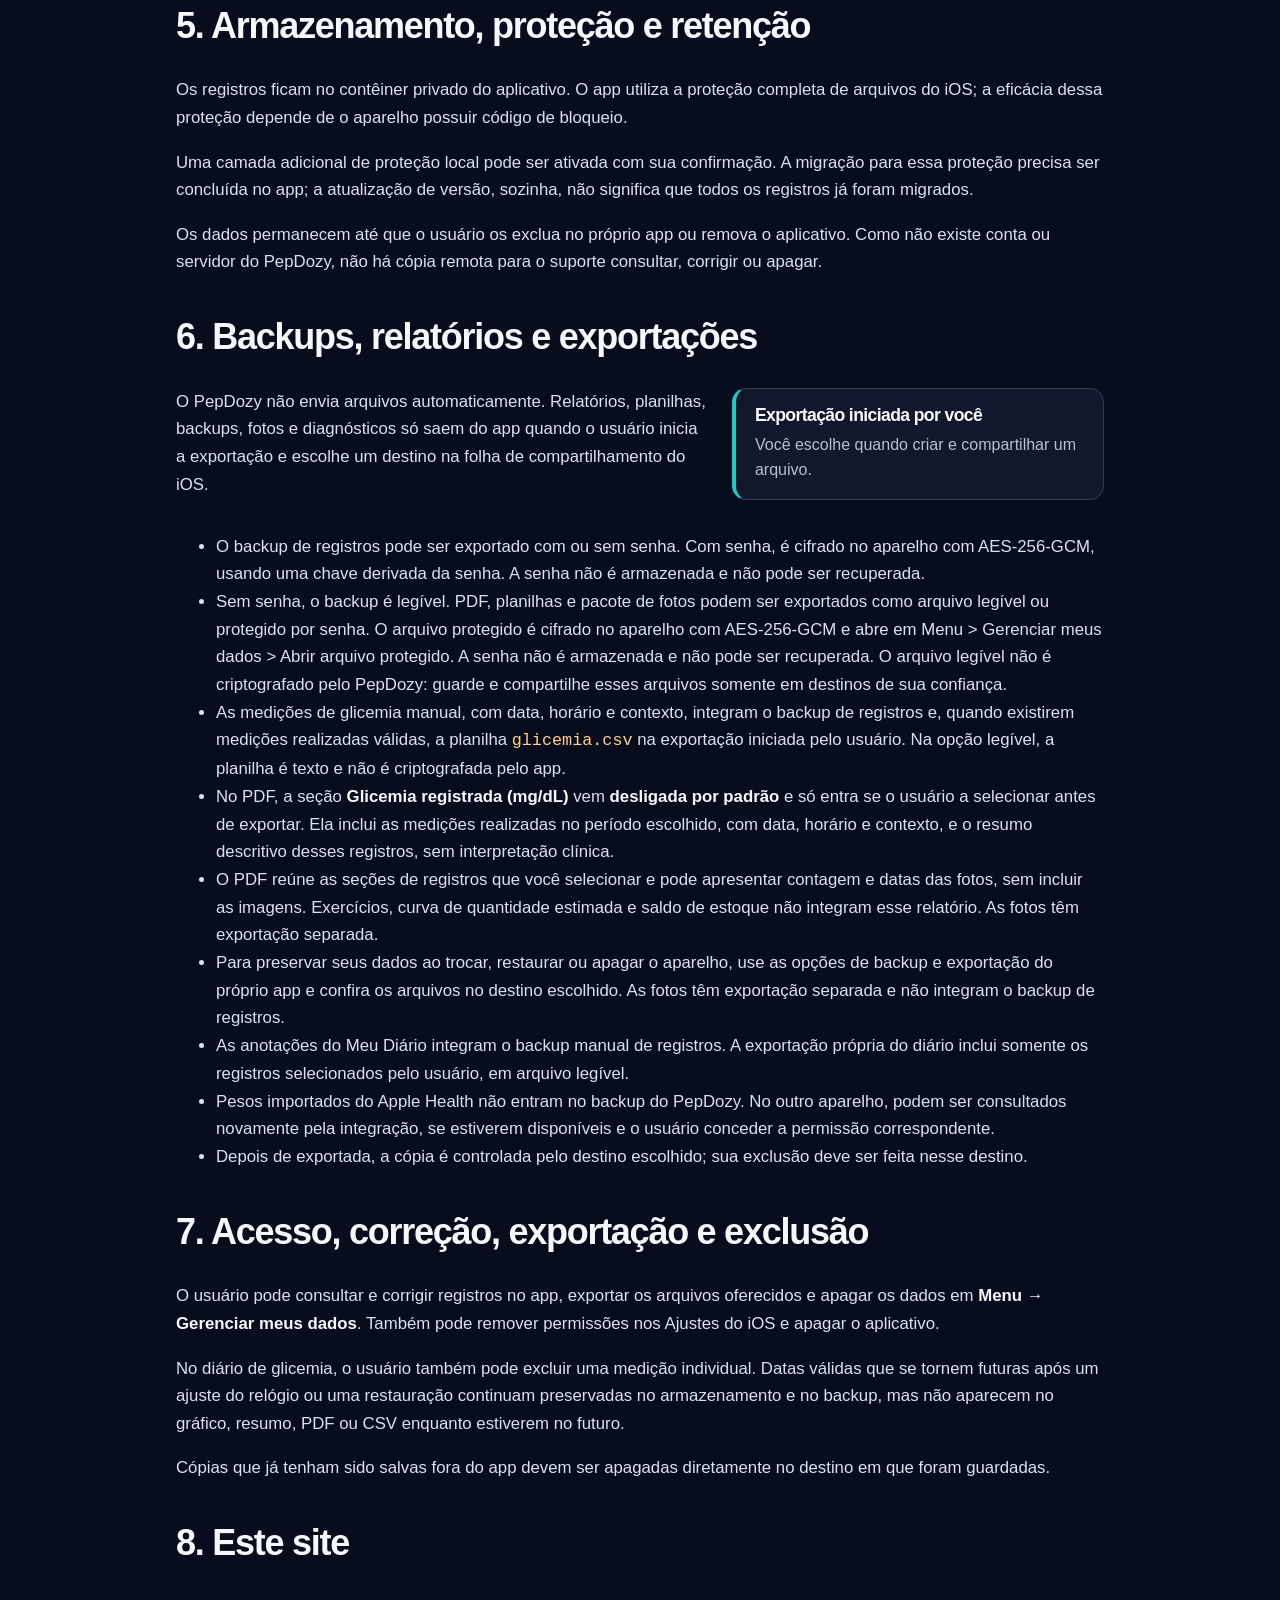
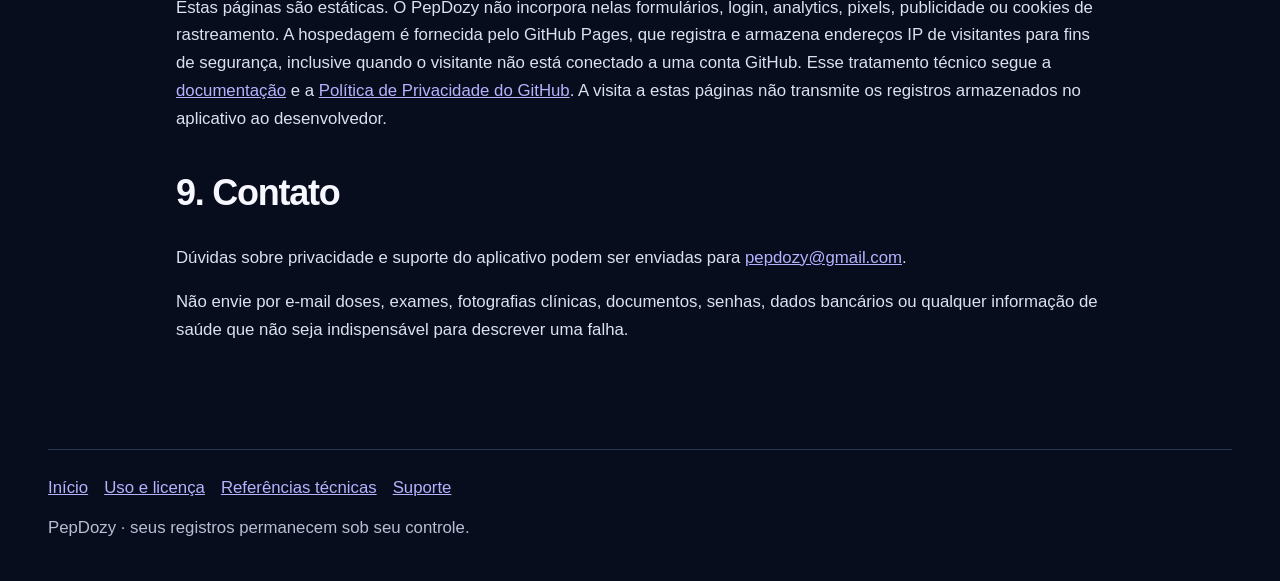
==== commit 9af1f621: "Compatibilizar o site com o PepDozy 1.1.5 (68) Retira das páginas a análise de foto de alimento e a " ====
--- a/privacidade/index.html
+++ b/privacidade/index.html
@@ -29,8 +29,8 @@
     <p class="eyebrow">Documento público</p>
     <h1>Política de Privacidade</h1>
     <div class="meta">
-      <span><strong>Aplicativo:</strong> PepDozy 1.1.5 (67)</span>
-      <span><strong>Última atualização editorial:</strong> 1 de novembro de 2026</span>
+      <span><strong>Aplicativo:</strong> PepDozy 1.1.5 (68)</span>
+      <span><strong>Última atualização editorial:</strong> 3 de novembro de 2026</span>
       <span><strong>Revisão material publicada — consentimento versão 6:</strong> 17 de setembro de 2026</span>
     </div>
 
@@ -89,8 +89,8 @@
     <p>Para apresentar e administrar assinaturas, o app usa o StoreKit do iOS. O StoreKit se comunica diretamente com a Apple para consultar produtos, preços localizados, ofertas, elegibilidade e transações, além de comprar ou restaurar assinaturas.</p>
     <p>Essa comunicação não inclui os registros guardados pelo PepDozy. Dados de cartão e outros dados de pagamento não passam pelo app nem ficam disponíveis ao desenvolvedor. O PepDozy recebe do StoreKit apenas as informações de produto e transação necessárias para verificar o acesso aos recursos.</p>
     <p>O tratamento realizado pela Apple segue as políticas e os termos próprios da Apple.</p>
-    <p><strong>Alimentação por foto:</strong> em iPhones compatíveis, a análise usa o Apple Intelligence no aparelho e só começa quando você a solicita. O PepDozy não envia a foto a um servidor próprio nem a um serviço externo de análise. O resultado é uma sugestão: o alimento, a referência nutricional e a quantidade precisam ser revisados e confirmados antes de entrar no diário.</p>
-    <p><strong>Busca complementar de alimentos:</strong> quando faltar um alimento ou nutriente, você pode iniciar uma consulta ao Open Food Facts. Essa consulta envia o nome do alimento digitado ao serviço, sem enviar a foto. Ela depende de conexão e da disponibilidade da fonte; o resultado mantém sua origem para consulta.</p>
+    <p><strong>Alimentação:</strong> o registro de alimentos usa o catálogo no aparelho e os alimentos que você cadastra, sem consulta pela internet. Esta versão não oferece análise de foto de alimento nem consulta externa de alimentos. Câmera e Fotos servem apenas às fotos de progresso.</p>
+    <p><strong>Versões de teste anteriores:</strong> builds anteriores distribuídas pelo TestFlight ofereciam análise de foto no aparelho e consulta opcional ao Open Food Facts. Refeições antigas dessas origens continuam guardadas no aparelho e no backup manual, com a fonte indicada, e podem ser editadas ou apagadas. Linhas de catálogo pessoal já importadas ficam sem uso nesta versão e saem com “Apagar meus dados”.</p>
     <p><strong>Siri e Atalhos:</strong> as interações com a Siri dependem das configurações e dos serviços da Apple. O PepDozy recebe um rascunho de alimento, quantidade e unidade e permite abrir a revisão no app. O rascunho não é gravado automaticamente no diário.</p>
 
     <h2>5. Armazenamento, proteção e retenção</h2>
@@ -108,8 +108,8 @@
     </div>
     <ul>
       <li>O backup de registros pode ser exportado com ou sem senha. Com senha, é cifrado no aparelho com AES-256-GCM, usando uma chave derivada da senha. A senha não é armazenada e não pode ser recuperada.</li>
-      <li>Sem senha, o backup é legível. PDF, CSV e ZIP de fotos não são criptografados pelo PepDozy. Guarde e compartilhe esses arquivos somente em destinos de sua confiança.</li>
-      <li>As medições de glicemia manual, com data, horário e contexto, integram o backup de registros e, quando existirem medições realizadas válidas, a planilha <code>glicemia.csv</code> na exportação iniciada pelo usuário. A planilha é texto legível e não é criptografada pelo app.</li>
+      <li>Sem senha, o backup é legível. PDF, planilhas e pacote de fotos podem ser exportados como arquivo legível ou protegido por senha. O arquivo protegido é cifrado no aparelho com AES-256-GCM e abre em Menu &gt; Gerenciar meus dados &gt; Abrir arquivo protegido. A senha não é armazenada e não pode ser recuperada. O arquivo legível não é criptografado pelo PepDozy: guarde e compartilhe esses arquivos somente em destinos de sua confiança.</li>
+      <li>As medições de glicemia manual, com data, horário e contexto, integram o backup de registros e, quando existirem medições realizadas válidas, a planilha <code>glicemia.csv</code> na exportação iniciada pelo usuário. Na opção legível, a planilha é texto e não é criptografada pelo app.</li>
       <li>No PDF, a seção <strong>Glicemia registrada (mg/dL)</strong> vem <strong>desligada por padrão</strong> e só entra se o usuário a selecionar antes de exportar. Ela inclui as medições realizadas no período escolhido, com data, horário e contexto, e o resumo descritivo desses registros, sem interpretação clínica.</li>
       <li>O PDF reúne as seções de registros que você selecionar e pode apresentar contagem e datas das fotos, sem incluir as imagens. Exercícios, curva de quantidade estimada e saldo de estoque não integram esse relatório. As fotos têm exportação separada.</li>
       <li>Para preservar seus dados ao trocar, restaurar ou apagar o aparelho, use as opções de backup e exportação do próprio app e confira os arquivos no destino escolhido. As fotos têm exportação separada e não integram o backup de registros.</li>
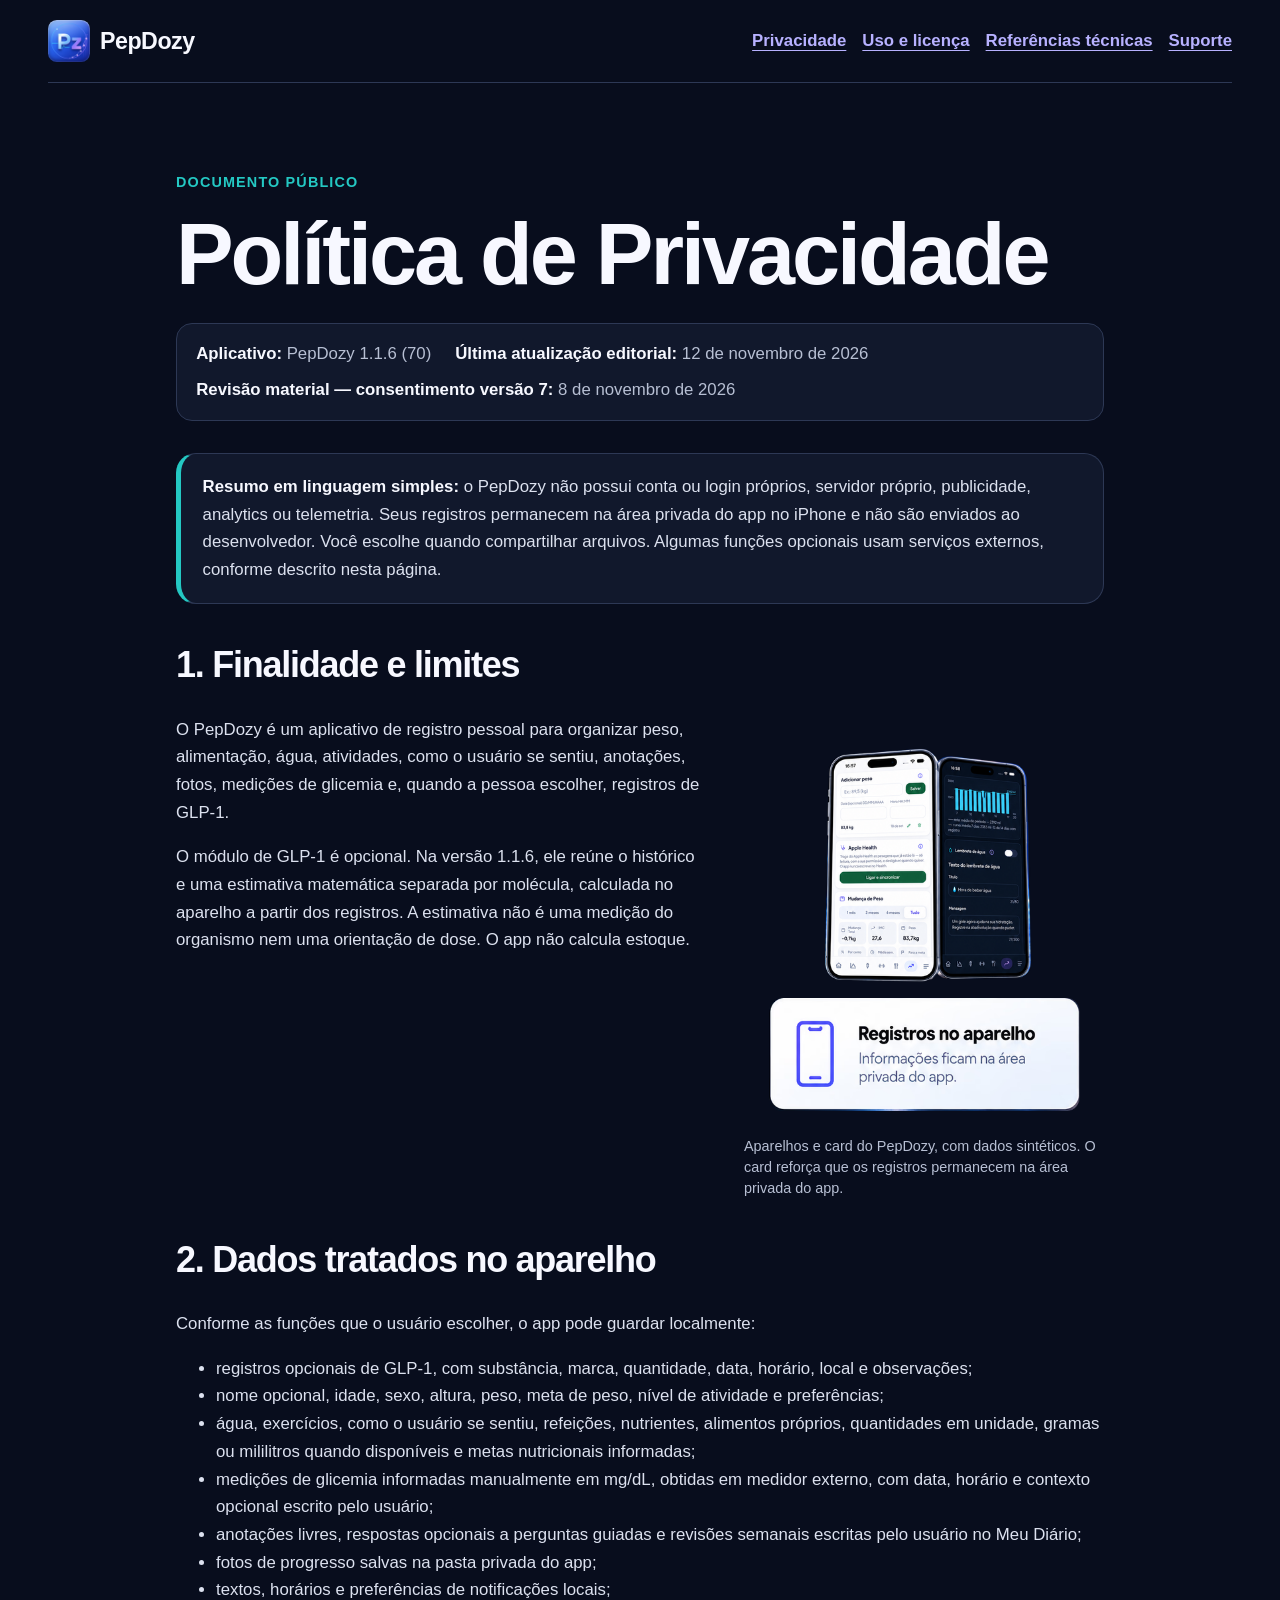
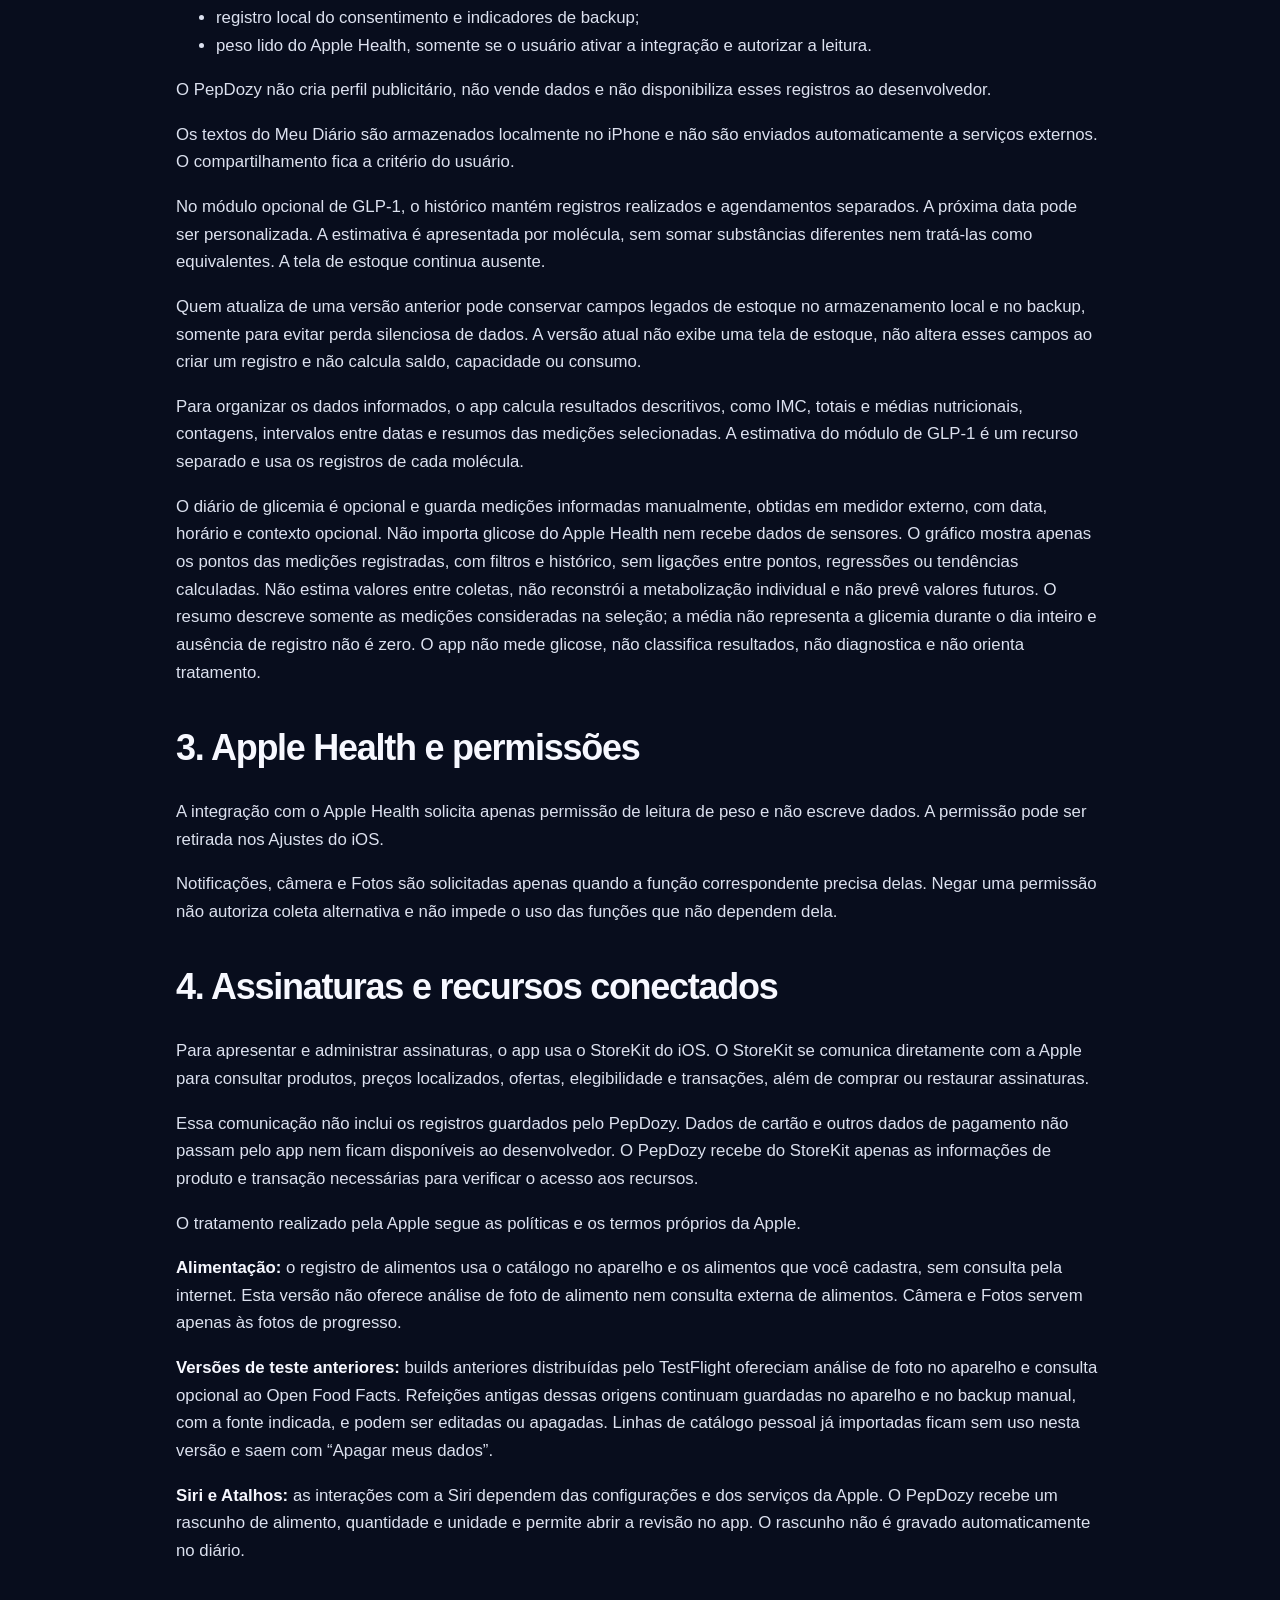
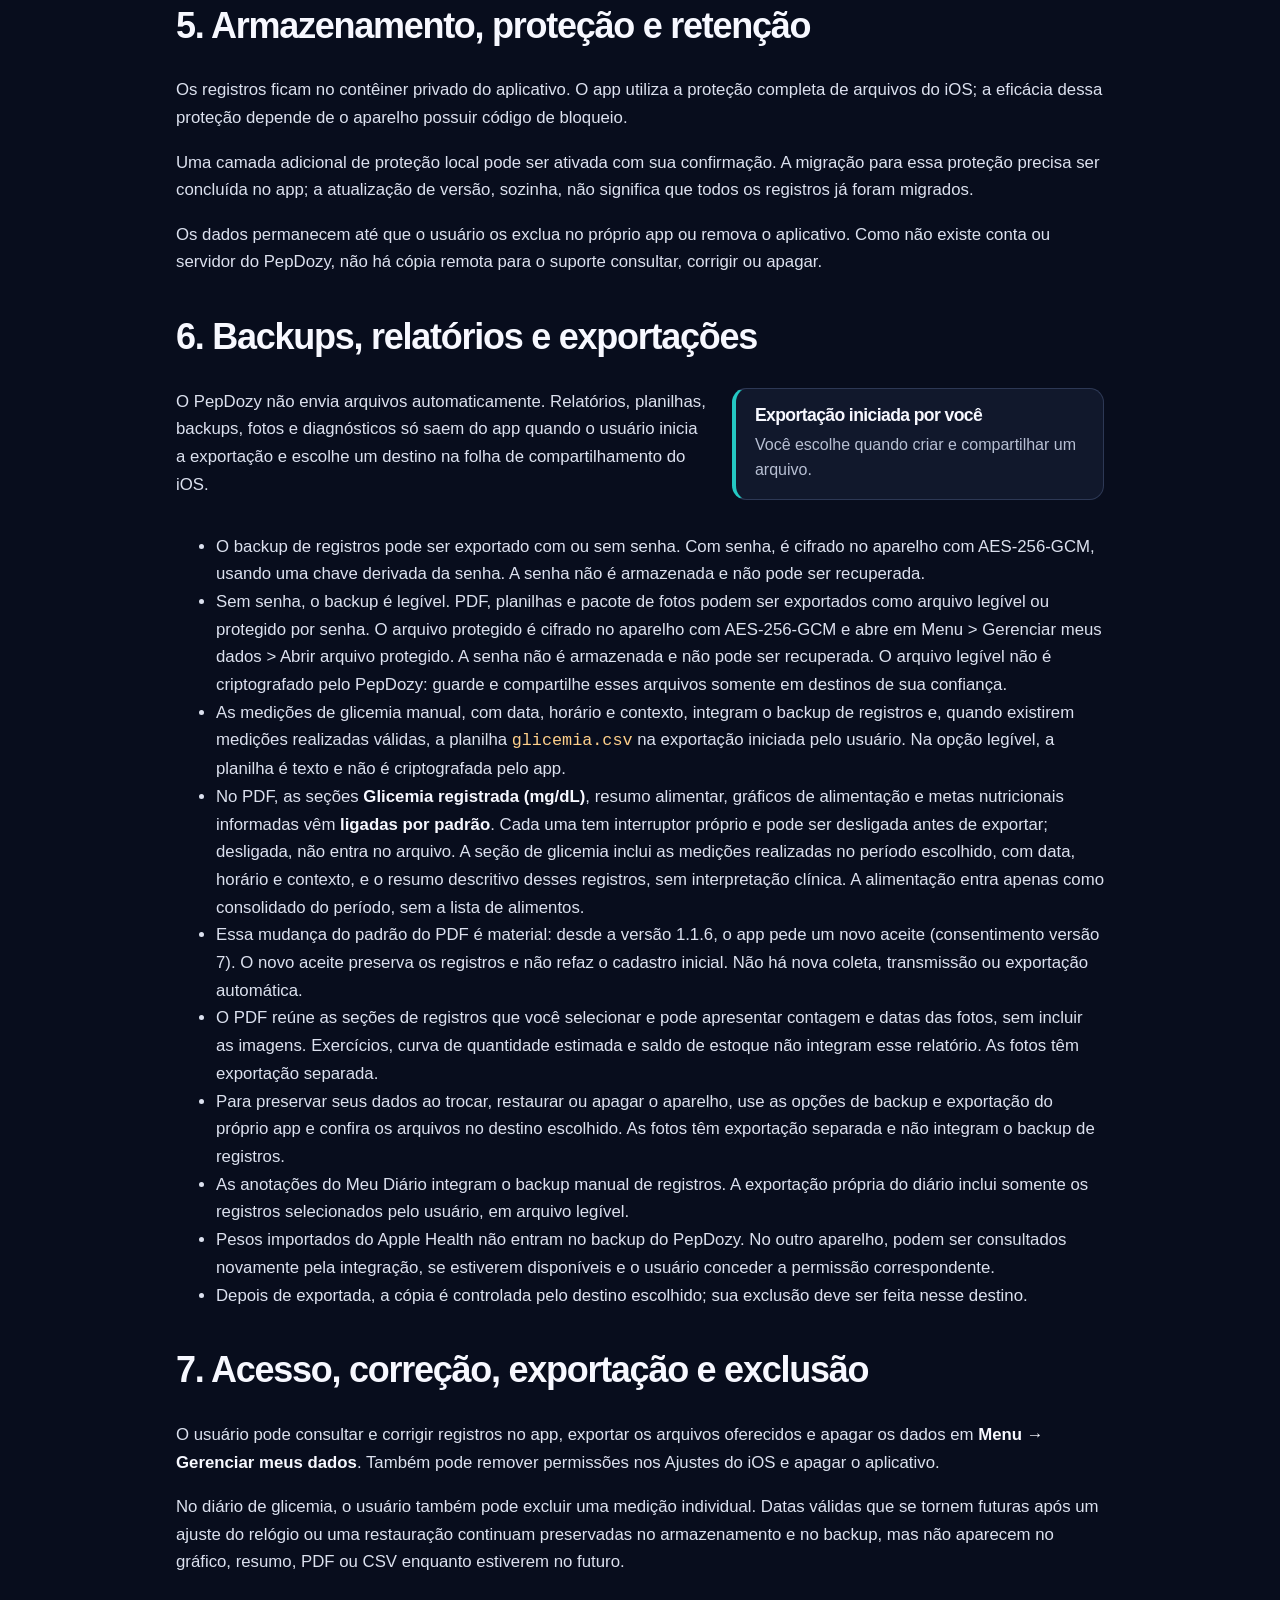
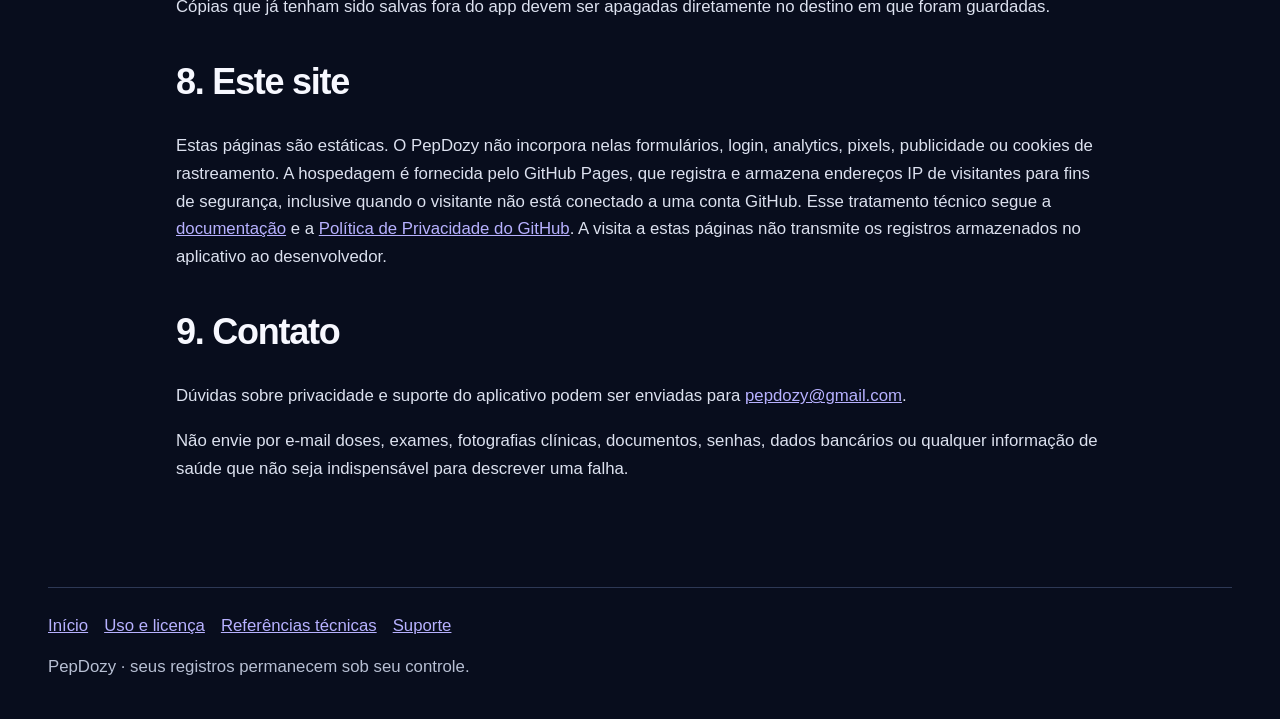
==== commit b0f03e52: "Política do site: PepDozy 1.1.6 (70) e consentimento versão 7 A página de Privacidade ainda descrevi" ====
--- a/privacidade/index.html
+++ b/privacidade/index.html
@@ -29,9 +29,9 @@
     <p class="eyebrow">Documento público</p>
     <h1>Política de Privacidade</h1>
     <div class="meta">
-      <span><strong>Aplicativo:</strong> PepDozy 1.1.5 (68)</span>
-      <span><strong>Última atualização editorial:</strong> 3 de novembro de 2026</span>
-      <span><strong>Revisão material publicada — consentimento versão 6:</strong> 17 de setembro de 2026</span>
+      <span><strong>Aplicativo:</strong> PepDozy 1.1.6 (70)</span>
+      <span><strong>Última atualização editorial:</strong> 12 de novembro de 2026</span>
+      <span><strong>Revisão material — consentimento versão 7:</strong> 8 de novembro de 2026</span>
     </div>
 
     <div class="notice">
@@ -42,7 +42,7 @@
       <div class="illustrated-block__copy">
         <h2 id="finalidade-limites">1. Finalidade e limites</h2>
         <p>O PepDozy é um aplicativo de registro pessoal para organizar peso, alimentação, água, atividades, como o usuário se sentiu, anotações, fotos, medições de glicemia e, quando a pessoa escolher, registros de GLP-1.</p>
-        <p>O módulo de GLP-1 é opcional. Na versão 1.1.5, ele reúne o histórico e uma estimativa matemática separada por molécula, calculada no aparelho a partir dos registros. A estimativa não é uma medição do organismo nem uma orientação de dose. O app não calcula estoque.</p>
+        <p>O módulo de GLP-1 é opcional. Na versão 1.1.6, ele reúne o histórico e uma estimativa matemática separada por molécula, calculada no aparelho a partir dos registros. A estimativa não é uma medição do organismo nem uma orientação de dose. O app não calcula estoque.</p>
       </div>
       <figure class="editorial-figure editorial-figure--phones-only">
         <div class="editorial-stage">
@@ -110,7 +110,8 @@
       <li>O backup de registros pode ser exportado com ou sem senha. Com senha, é cifrado no aparelho com AES-256-GCM, usando uma chave derivada da senha. A senha não é armazenada e não pode ser recuperada.</li>
       <li>Sem senha, o backup é legível. PDF, planilhas e pacote de fotos podem ser exportados como arquivo legível ou protegido por senha. O arquivo protegido é cifrado no aparelho com AES-256-GCM e abre em Menu &gt; Gerenciar meus dados &gt; Abrir arquivo protegido. A senha não é armazenada e não pode ser recuperada. O arquivo legível não é criptografado pelo PepDozy: guarde e compartilhe esses arquivos somente em destinos de sua confiança.</li>
       <li>As medições de glicemia manual, com data, horário e contexto, integram o backup de registros e, quando existirem medições realizadas válidas, a planilha <code>glicemia.csv</code> na exportação iniciada pelo usuário. Na opção legível, a planilha é texto e não é criptografada pelo app.</li>
-      <li>No PDF, a seção <strong>Glicemia registrada (mg/dL)</strong> vem <strong>desligada por padrão</strong> e só entra se o usuário a selecionar antes de exportar. Ela inclui as medições realizadas no período escolhido, com data, horário e contexto, e o resumo descritivo desses registros, sem interpretação clínica.</li>
+      <li>No PDF, as seções <strong>Glicemia registrada (mg/dL)</strong>, resumo alimentar, gráficos de alimentação e metas nutricionais informadas vêm <strong>ligadas por padrão</strong>. Cada uma tem interruptor próprio e pode ser desligada antes de exportar; desligada, não entra no arquivo. A seção de glicemia inclui as medições realizadas no período escolhido, com data, horário e contexto, e o resumo descritivo desses registros, sem interpretação clínica. A alimentação entra apenas como consolidado do período, sem a lista de alimentos.</li>
+      <li>Essa mudança do padrão do PDF é material: desde a versão 1.1.6, o app pede um novo aceite (consentimento versão 7). O novo aceite preserva os registros e não refaz o cadastro inicial. Não há nova coleta, transmissão ou exportação automática.</li>
       <li>O PDF reúne as seções de registros que você selecionar e pode apresentar contagem e datas das fotos, sem incluir as imagens. Exercícios, curva de quantidade estimada e saldo de estoque não integram esse relatório. As fotos têm exportação separada.</li>
       <li>Para preservar seus dados ao trocar, restaurar ou apagar o aparelho, use as opções de backup e exportação do próprio app e confira os arquivos no destino escolhido. As fotos têm exportação separada e não integram o backup de registros.</li>
       <li>As anotações do Meu Diário integram o backup manual de registros. A exportação própria do diário inclui somente os registros selecionados pelo usuário, em arquivo legível.</li>
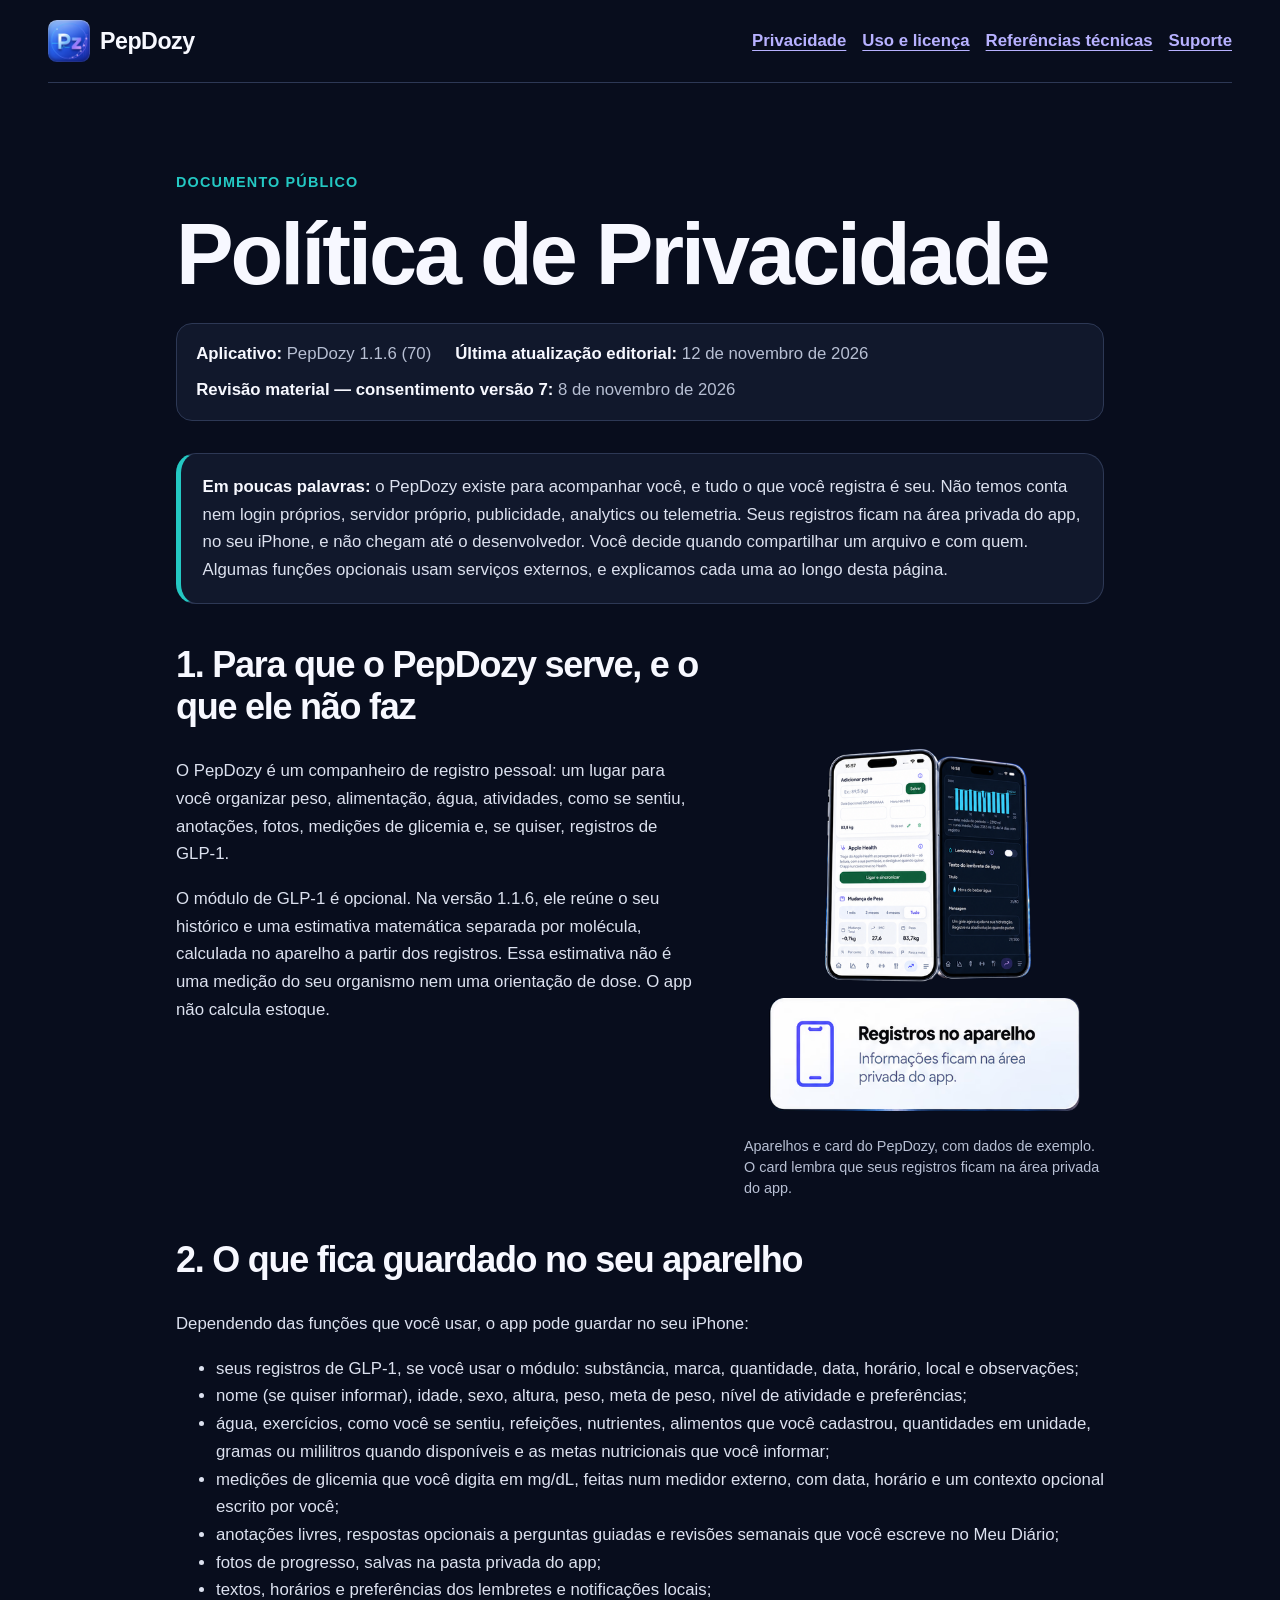
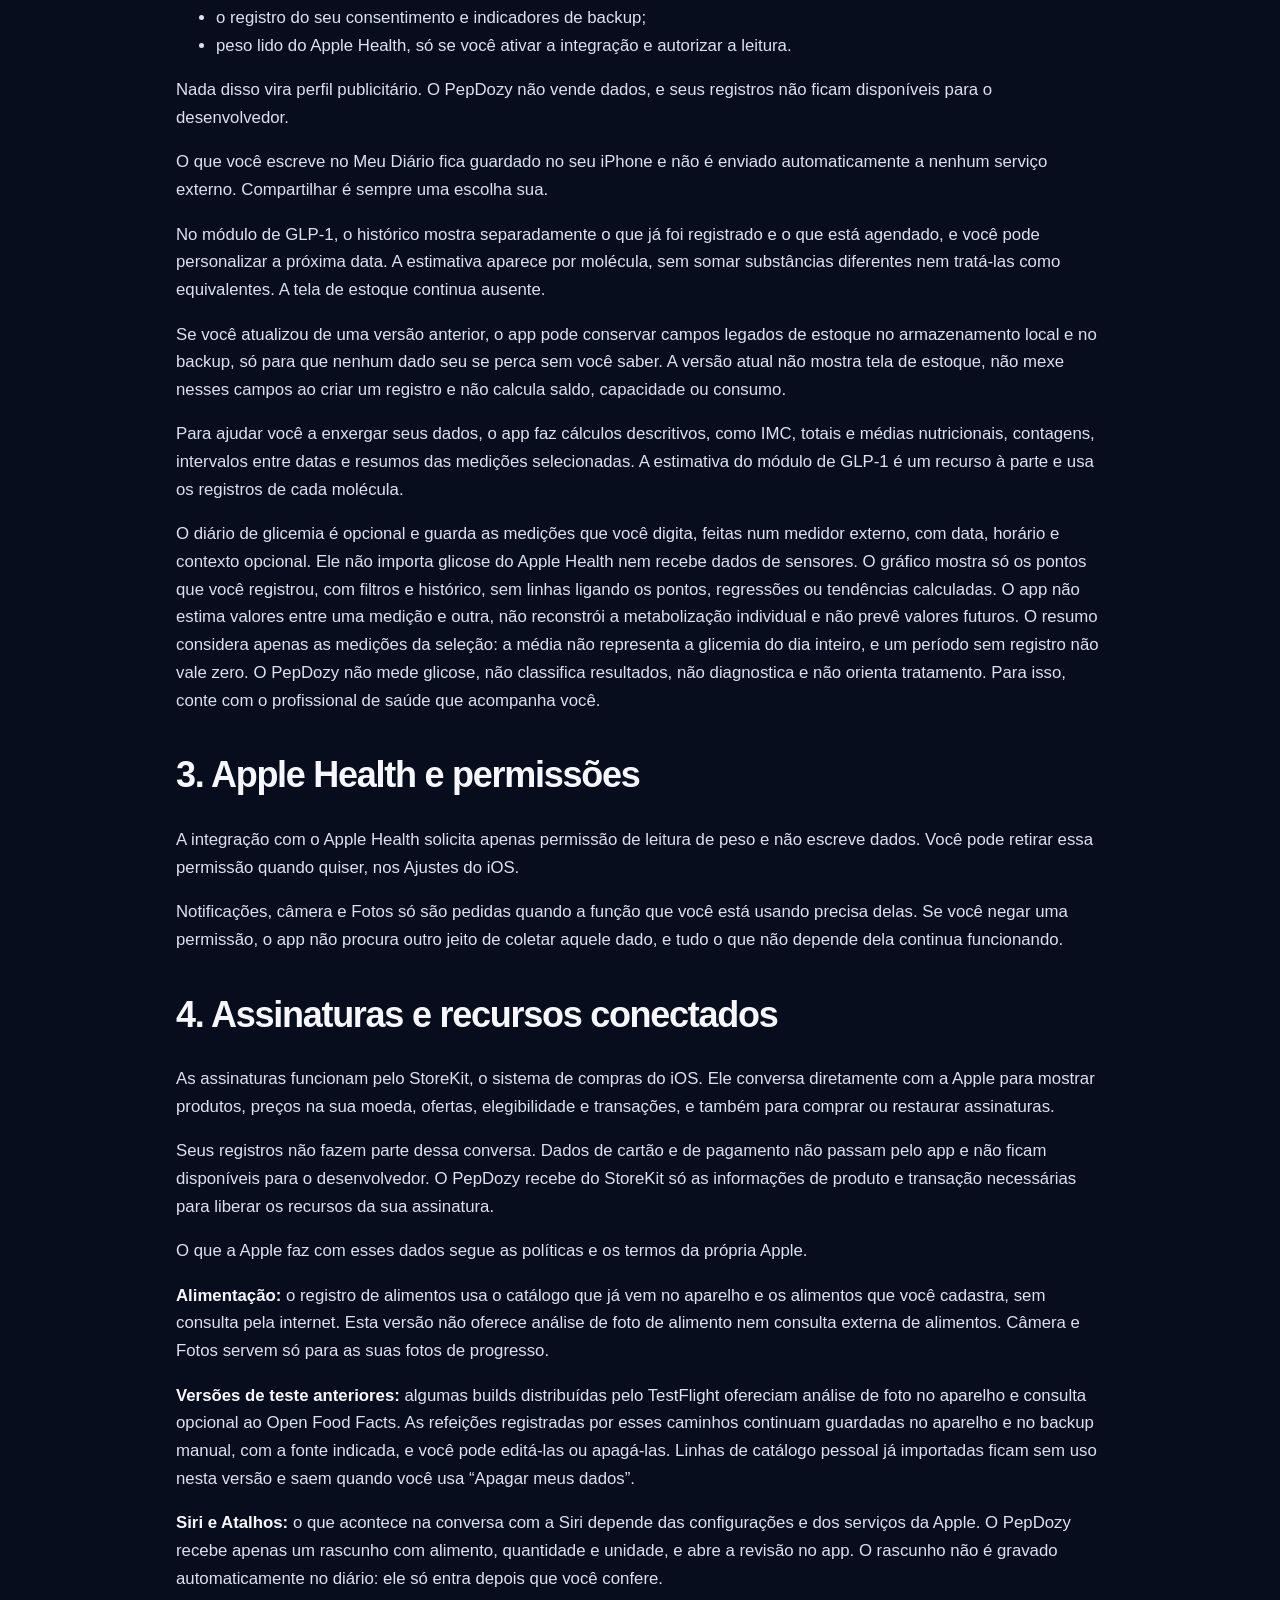
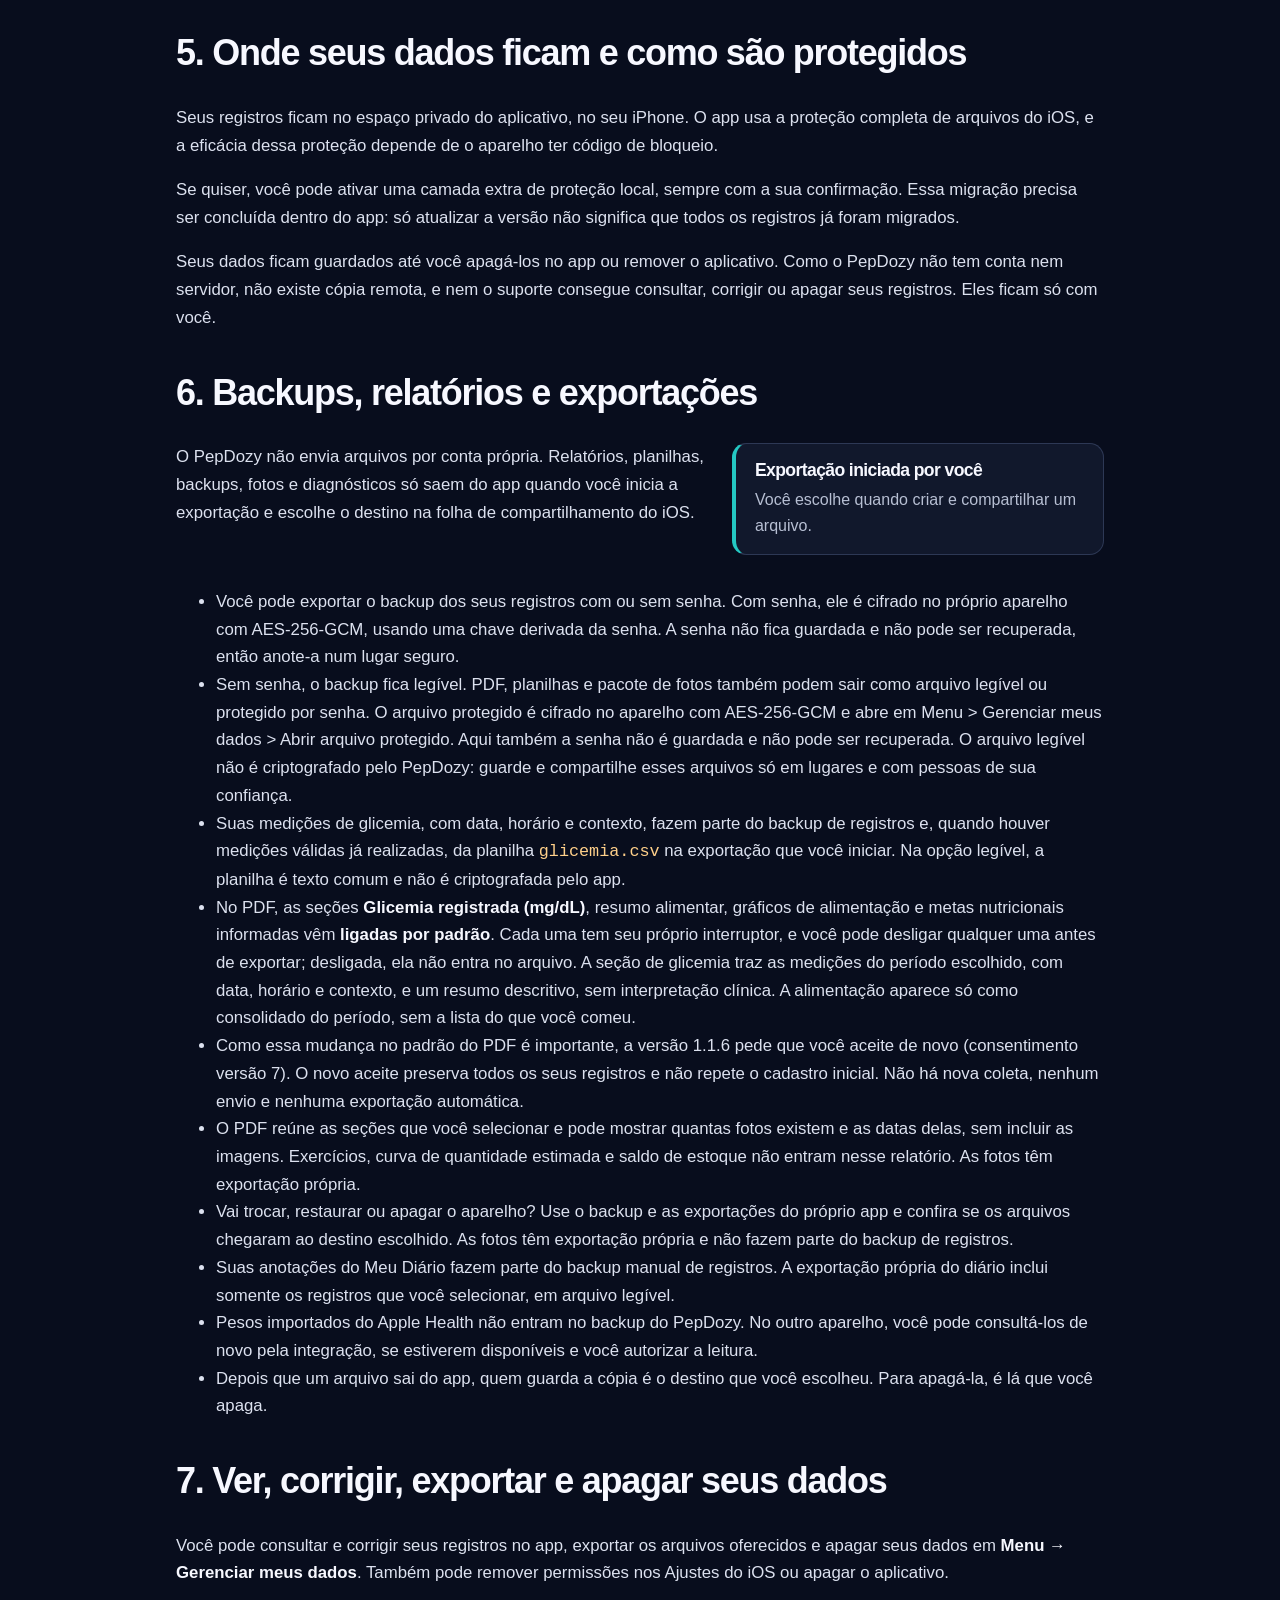
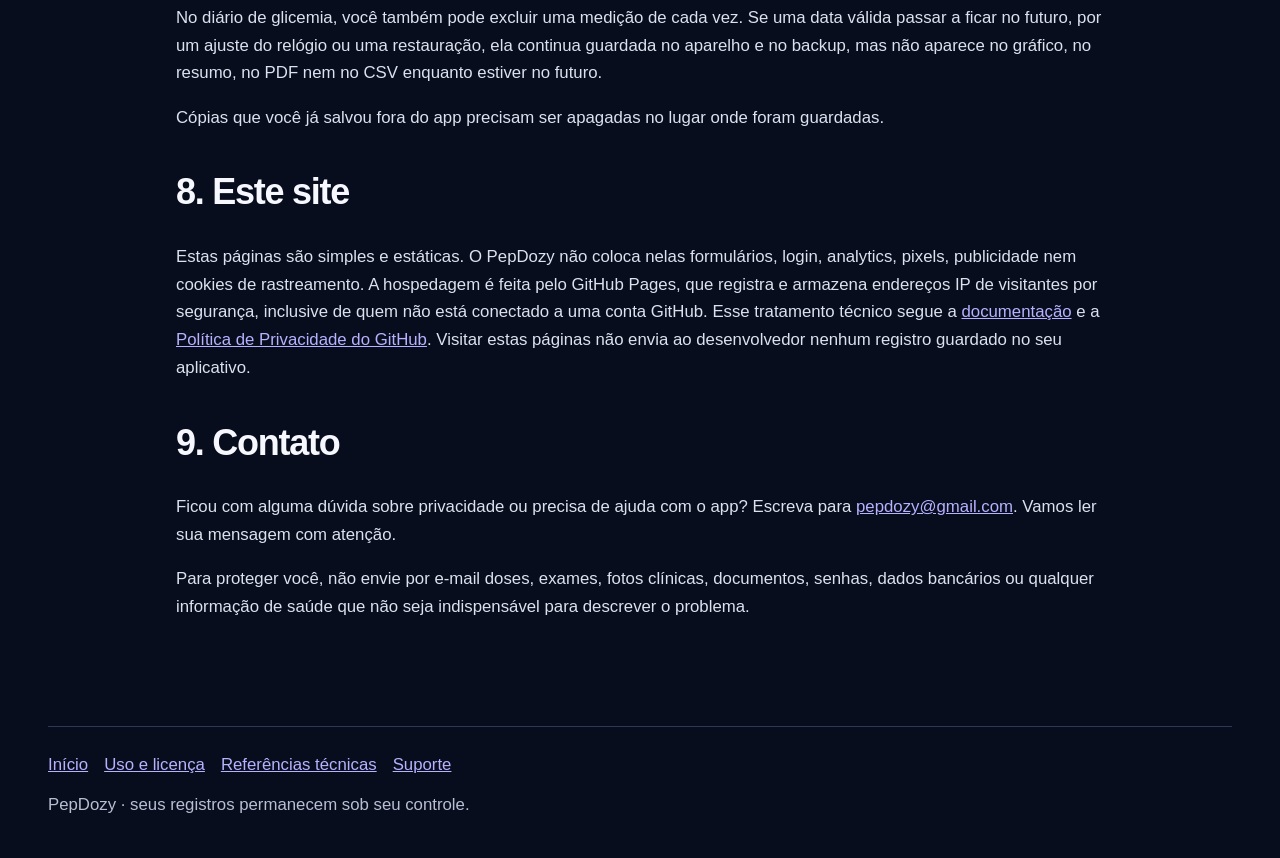
==== commit 856bc88c: "Política do site em tom acolhedor A pedido de Leonardo, a Política de Privacidade passa a falar dire" ====
--- a/privacidade/index.html
+++ b/privacidade/index.html
@@ -35,14 +35,14 @@
     </div>
 
     <div class="notice">
-      <p><strong>Resumo em linguagem simples:</strong> o PepDozy não possui conta ou login próprios, servidor próprio, publicidade, analytics ou telemetria. Seus registros permanecem na área privada do app no iPhone e não são enviados ao desenvolvedor. Você escolhe quando compartilhar arquivos. Algumas funções opcionais usam serviços externos, conforme descrito nesta página.</p>
+      <p><strong>Em poucas palavras:</strong> o PepDozy existe para acompanhar você, e tudo o que você registra é seu. Não temos conta nem login próprios, servidor próprio, publicidade, analytics ou telemetria. Seus registros ficam na área privada do app, no seu iPhone, e não chegam até o desenvolvedor. Você decide quando compartilhar um arquivo e com quem. Algumas funções opcionais usam serviços externos, e explicamos cada uma ao longo desta página.</p>
     </div>
 
     <section class="illustrated-block" aria-labelledby="finalidade-limites">
       <div class="illustrated-block__copy">
-        <h2 id="finalidade-limites">1. Finalidade e limites</h2>
-        <p>O PepDozy é um aplicativo de registro pessoal para organizar peso, alimentação, água, atividades, como o usuário se sentiu, anotações, fotos, medições de glicemia e, quando a pessoa escolher, registros de GLP-1.</p>
-        <p>O módulo de GLP-1 é opcional. Na versão 1.1.6, ele reúne o histórico e uma estimativa matemática separada por molécula, calculada no aparelho a partir dos registros. A estimativa não é uma medição do organismo nem uma orientação de dose. O app não calcula estoque.</p>
+        <h2 id="finalidade-limites">1. Para que o PepDozy serve, e o que ele não faz</h2>
+        <p>O PepDozy é um companheiro de registro pessoal: um lugar para você organizar peso, alimentação, água, atividades, como se sentiu, anotações, fotos, medições de glicemia e, se quiser, registros de GLP-1.</p>
+        <p>O módulo de GLP-1 é opcional. Na versão 1.1.6, ele reúne o seu histórico e uma estimativa matemática separada por molécula, calculada no aparelho a partir dos registros. Essa estimativa não é uma medição do seu organismo nem uma orientação de dose. O app não calcula estoque.</p>
       </div>
       <figure class="editorial-figure editorial-figure--phones-only">
         <div class="editorial-stage">
@@ -57,79 +57,79 @@
           <img src="../assets/images/pepdozy-cards-v14/privacidade-registros-v14.png" width="493" height="179" alt="Card ilustrativo: Registros no aparelho. Informações ficam na área privada do app." decoding="async">
         </picture>
         </div>
-        <figcaption>Aparelhos e card do PepDozy, com dados sintéticos. O card reforça que os registros permanecem na área privada do app.</figcaption>
+        <figcaption>Aparelhos e card do PepDozy, com dados de exemplo. O card lembra que seus registros ficam na área privada do app.</figcaption>
       </figure>
     </section>
 
-    <h2>2. Dados tratados no aparelho</h2>
-    <p>Conforme as funções que o usuário escolher, o app pode guardar localmente:</p>
+    <h2>2. O que fica guardado no seu aparelho</h2>
+    <p>Dependendo das funções que você usar, o app pode guardar no seu iPhone:</p>
     <ul>
-      <li>registros opcionais de GLP-1, com substância, marca, quantidade, data, horário, local e observações;</li>
-      <li>nome opcional, idade, sexo, altura, peso, meta de peso, nível de atividade e preferências;</li>
-      <li>água, exercícios, como o usuário se sentiu, refeições, nutrientes, alimentos próprios, quantidades em unidade, gramas ou mililitros quando disponíveis e metas nutricionais informadas;</li>
-      <li>medições de glicemia informadas manualmente em mg/dL, obtidas em medidor externo, com data, horário e contexto opcional escrito pelo usuário;</li>
-      <li>anotações livres, respostas opcionais a perguntas guiadas e revisões semanais escritas pelo usuário no Meu Diário;</li>
-      <li>fotos de progresso salvas na pasta privada do app;</li>
-      <li>textos, horários e preferências de notificações locais;</li>
-      <li>registro local do consentimento e indicadores de backup;</li>
-      <li>peso lido do Apple Health, somente se o usuário ativar a integração e autorizar a leitura.</li>
+      <li>seus registros de GLP-1, se você usar o módulo: substância, marca, quantidade, data, horário, local e observações;</li>
+      <li>nome (se quiser informar), idade, sexo, altura, peso, meta de peso, nível de atividade e preferências;</li>
+      <li>água, exercícios, como você se sentiu, refeições, nutrientes, alimentos que você cadastrou, quantidades em unidade, gramas ou mililitros quando disponíveis e as metas nutricionais que você informar;</li>
+      <li>medições de glicemia que você digita em mg/dL, feitas num medidor externo, com data, horário e um contexto opcional escrito por você;</li>
+      <li>anotações livres, respostas opcionais a perguntas guiadas e revisões semanais que você escreve no Meu Diário;</li>
+      <li>fotos de progresso, salvas na pasta privada do app;</li>
+      <li>textos, horários e preferências dos lembretes e notificações locais;</li>
+      <li>o registro do seu consentimento e indicadores de backup;</li>
+      <li>peso lido do Apple Health, só se você ativar a integração e autorizar a leitura.</li>
     </ul>
-    <p>O PepDozy não cria perfil publicitário, não vende dados e não disponibiliza esses registros ao desenvolvedor.</p>
-    <p>Os textos do Meu Diário são armazenados localmente no iPhone e não são enviados automaticamente a serviços externos. O compartilhamento fica a critério do usuário.</p>
-    <p>No módulo opcional de GLP-1, o histórico mantém registros realizados e agendamentos separados. A próxima data pode ser personalizada. A estimativa é apresentada por molécula, sem somar substâncias diferentes nem tratá-las como equivalentes. A tela de estoque continua ausente.</p>
-    <p>Quem atualiza de uma versão anterior pode conservar campos legados de estoque no armazenamento local e no backup, somente para evitar perda silenciosa de dados. A versão atual não exibe uma tela de estoque, não altera esses campos ao criar um registro e não calcula saldo, capacidade ou consumo.</p>
-    <p>Para organizar os dados informados, o app calcula resultados descritivos, como IMC, totais e médias nutricionais, contagens, intervalos entre datas e resumos das medições selecionadas. A estimativa do módulo de GLP-1 é um recurso separado e usa os registros de cada molécula.</p>
-    <p>O diário de glicemia é opcional e guarda medições informadas manualmente, obtidas em medidor externo, com data, horário e contexto opcional. Não importa glicose do Apple Health nem recebe dados de sensores. O gráfico mostra apenas os pontos das medições registradas, com filtros e histórico, sem ligações entre pontos, regressões ou tendências calculadas. Não estima valores entre coletas, não reconstrói a metabolização individual e não prevê valores futuros. O resumo descreve somente as medições consideradas na seleção; a média não representa a glicemia durante o dia inteiro e ausência de registro não é zero. O app não mede glicose, não classifica resultados, não diagnostica e não orienta tratamento.</p>
+    <p>Nada disso vira perfil publicitário. O PepDozy não vende dados, e seus registros não ficam disponíveis para o desenvolvedor.</p>
+    <p>O que você escreve no Meu Diário fica guardado no seu iPhone e não é enviado automaticamente a nenhum serviço externo. Compartilhar é sempre uma escolha sua.</p>
+    <p>No módulo de GLP-1, o histórico mostra separadamente o que já foi registrado e o que está agendado, e você pode personalizar a próxima data. A estimativa aparece por molécula, sem somar substâncias diferentes nem tratá-las como equivalentes. A tela de estoque continua ausente.</p>
+    <p>Se você atualizou de uma versão anterior, o app pode conservar campos legados de estoque no armazenamento local e no backup, só para que nenhum dado seu se perca sem você saber. A versão atual não mostra tela de estoque, não mexe nesses campos ao criar um registro e não calcula saldo, capacidade ou consumo.</p>
+    <p>Para ajudar você a enxergar seus dados, o app faz cálculos descritivos, como IMC, totais e médias nutricionais, contagens, intervalos entre datas e resumos das medições selecionadas. A estimativa do módulo de GLP-1 é um recurso à parte e usa os registros de cada molécula.</p>
+    <p>O diário de glicemia é opcional e guarda as medições que você digita, feitas num medidor externo, com data, horário e contexto opcional. Ele não importa glicose do Apple Health nem recebe dados de sensores. O gráfico mostra só os pontos que você registrou, com filtros e histórico, sem linhas ligando os pontos, regressões ou tendências calculadas. O app não estima valores entre uma medição e outra, não reconstrói a metabolização individual e não prevê valores futuros. O resumo considera apenas as medições da seleção: a média não representa a glicemia do dia inteiro, e um período sem registro não vale zero. O PepDozy não mede glicose, não classifica resultados, não diagnostica e não orienta tratamento. Para isso, conte com o profissional de saúde que acompanha você.</p>
 
     <h2>3. Apple Health e permissões</h2>
-    <p>A integração com o Apple Health solicita apenas permissão de leitura de peso e não escreve dados. A permissão pode ser retirada nos Ajustes do iOS.</p>
-    <p>Notificações, câmera e Fotos são solicitadas apenas quando a função correspondente precisa delas. Negar uma permissão não autoriza coleta alternativa e não impede o uso das funções que não dependem dela.</p>
+    <p>A integração com o Apple Health solicita apenas permissão de leitura de peso e não escreve dados. Você pode retirar essa permissão quando quiser, nos Ajustes do iOS.</p>
+    <p>Notificações, câmera e Fotos só são pedidas quando a função que você está usando precisa delas. Se você negar uma permissão, o app não procura outro jeito de coletar aquele dado, e tudo o que não depende dela continua funcionando.</p>
 
     <h2>4. Assinaturas e recursos conectados</h2>
-    <p>Para apresentar e administrar assinaturas, o app usa o StoreKit do iOS. O StoreKit se comunica diretamente com a Apple para consultar produtos, preços localizados, ofertas, elegibilidade e transações, além de comprar ou restaurar assinaturas.</p>
-    <p>Essa comunicação não inclui os registros guardados pelo PepDozy. Dados de cartão e outros dados de pagamento não passam pelo app nem ficam disponíveis ao desenvolvedor. O PepDozy recebe do StoreKit apenas as informações de produto e transação necessárias para verificar o acesso aos recursos.</p>
-    <p>O tratamento realizado pela Apple segue as políticas e os termos próprios da Apple.</p>
-    <p><strong>Alimentação:</strong> o registro de alimentos usa o catálogo no aparelho e os alimentos que você cadastra, sem consulta pela internet. Esta versão não oferece análise de foto de alimento nem consulta externa de alimentos. Câmera e Fotos servem apenas às fotos de progresso.</p>
-    <p><strong>Versões de teste anteriores:</strong> builds anteriores distribuídas pelo TestFlight ofereciam análise de foto no aparelho e consulta opcional ao Open Food Facts. Refeições antigas dessas origens continuam guardadas no aparelho e no backup manual, com a fonte indicada, e podem ser editadas ou apagadas. Linhas de catálogo pessoal já importadas ficam sem uso nesta versão e saem com “Apagar meus dados”.</p>
-    <p><strong>Siri e Atalhos:</strong> as interações com a Siri dependem das configurações e dos serviços da Apple. O PepDozy recebe um rascunho de alimento, quantidade e unidade e permite abrir a revisão no app. O rascunho não é gravado automaticamente no diário.</p>
+    <p>As assinaturas funcionam pelo StoreKit, o sistema de compras do iOS. Ele conversa diretamente com a Apple para mostrar produtos, preços na sua moeda, ofertas, elegibilidade e transações, e também para comprar ou restaurar assinaturas.</p>
+    <p>Seus registros não fazem parte dessa conversa. Dados de cartão e de pagamento não passam pelo app e não ficam disponíveis para o desenvolvedor. O PepDozy recebe do StoreKit só as informações de produto e transação necessárias para liberar os recursos da sua assinatura.</p>
+    <p>O que a Apple faz com esses dados segue as políticas e os termos da própria Apple.</p>
+    <p><strong>Alimentação:</strong> o registro de alimentos usa o catálogo que já vem no aparelho e os alimentos que você cadastra, sem consulta pela internet. Esta versão não oferece análise de foto de alimento nem consulta externa de alimentos. Câmera e Fotos servem só para as suas fotos de progresso.</p>
+    <p><strong>Versões de teste anteriores:</strong> algumas builds distribuídas pelo TestFlight ofereciam análise de foto no aparelho e consulta opcional ao Open Food Facts. As refeições registradas por esses caminhos continuam guardadas no aparelho e no backup manual, com a fonte indicada, e você pode editá-las ou apagá-las. Linhas de catálogo pessoal já importadas ficam sem uso nesta versão e saem quando você usa “Apagar meus dados”.</p>
+    <p><strong>Siri e Atalhos:</strong> o que acontece na conversa com a Siri depende das configurações e dos serviços da Apple. O PepDozy recebe apenas um rascunho com alimento, quantidade e unidade, e abre a revisão no app. O rascunho não é gravado automaticamente no diário: ele só entra depois que você confere.</p>
 
-    <h2>5. Armazenamento, proteção e retenção</h2>
-    <p>Os registros ficam no contêiner privado do aplicativo. O app utiliza a proteção completa de arquivos do iOS; a eficácia dessa proteção depende de o aparelho possuir código de bloqueio.</p>
-    <p>Uma camada adicional de proteção local pode ser ativada com sua confirmação. A migração para essa proteção precisa ser concluída no app; a atualização de versão, sozinha, não significa que todos os registros já foram migrados.</p>
-    <p>Os dados permanecem até que o usuário os exclua no próprio app ou remova o aplicativo. Como não existe conta ou servidor do PepDozy, não há cópia remota para o suporte consultar, corrigir ou apagar.</p>
+    <h2>5. Onde seus dados ficam e como são protegidos</h2>
+    <p>Seus registros ficam no espaço privado do aplicativo, no seu iPhone. O app usa a proteção completa de arquivos do iOS, e a eficácia dessa proteção depende de o aparelho ter código de bloqueio.</p>
+    <p>Se quiser, você pode ativar uma camada extra de proteção local, sempre com a sua confirmação. Essa migração precisa ser concluída dentro do app: só atualizar a versão não significa que todos os registros já foram migrados.</p>
+    <p>Seus dados ficam guardados até você apagá-los no app ou remover o aplicativo. Como o PepDozy não tem conta nem servidor, não existe cópia remota, e nem o suporte consegue consultar, corrigir ou apagar seus registros. Eles ficam só com você.</p>
 
     <h2>6. Backups, relatórios e exportações</h2>
     <div class="context-row">
-      <p>O PepDozy não envia arquivos automaticamente. Relatórios, planilhas, backups, fotos e diagnósticos só saem do app quando o usuário inicia a exportação e escolhe um destino na folha de compartilhamento do iOS.</p>
+      <p>O PepDozy não envia arquivos por conta própria. Relatórios, planilhas, backups, fotos e diagnósticos só saem do app quando você inicia a exportação e escolhe o destino na folha de compartilhamento do iOS.</p>
       <aside class="context-note" aria-label="Exportação iniciada por você">
         <h3>Exportação iniciada por você</h3>
         <p>Você escolhe quando criar e compartilhar um arquivo.</p>
       </aside>
     </div>
     <ul>
-      <li>O backup de registros pode ser exportado com ou sem senha. Com senha, é cifrado no aparelho com AES-256-GCM, usando uma chave derivada da senha. A senha não é armazenada e não pode ser recuperada.</li>
-      <li>Sem senha, o backup é legível. PDF, planilhas e pacote de fotos podem ser exportados como arquivo legível ou protegido por senha. O arquivo protegido é cifrado no aparelho com AES-256-GCM e abre em Menu &gt; Gerenciar meus dados &gt; Abrir arquivo protegido. A senha não é armazenada e não pode ser recuperada. O arquivo legível não é criptografado pelo PepDozy: guarde e compartilhe esses arquivos somente em destinos de sua confiança.</li>
-      <li>As medições de glicemia manual, com data, horário e contexto, integram o backup de registros e, quando existirem medições realizadas válidas, a planilha <code>glicemia.csv</code> na exportação iniciada pelo usuário. Na opção legível, a planilha é texto e não é criptografada pelo app.</li>
-      <li>No PDF, as seções <strong>Glicemia registrada (mg/dL)</strong>, resumo alimentar, gráficos de alimentação e metas nutricionais informadas vêm <strong>ligadas por padrão</strong>. Cada uma tem interruptor próprio e pode ser desligada antes de exportar; desligada, não entra no arquivo. A seção de glicemia inclui as medições realizadas no período escolhido, com data, horário e contexto, e o resumo descritivo desses registros, sem interpretação clínica. A alimentação entra apenas como consolidado do período, sem a lista de alimentos.</li>
-      <li>Essa mudança do padrão do PDF é material: desde a versão 1.1.6, o app pede um novo aceite (consentimento versão 7). O novo aceite preserva os registros e não refaz o cadastro inicial. Não há nova coleta, transmissão ou exportação automática.</li>
-      <li>O PDF reúne as seções de registros que você selecionar e pode apresentar contagem e datas das fotos, sem incluir as imagens. Exercícios, curva de quantidade estimada e saldo de estoque não integram esse relatório. As fotos têm exportação separada.</li>
-      <li>Para preservar seus dados ao trocar, restaurar ou apagar o aparelho, use as opções de backup e exportação do próprio app e confira os arquivos no destino escolhido. As fotos têm exportação separada e não integram o backup de registros.</li>
-      <li>As anotações do Meu Diário integram o backup manual de registros. A exportação própria do diário inclui somente os registros selecionados pelo usuário, em arquivo legível.</li>
-      <li>Pesos importados do Apple Health não entram no backup do PepDozy. No outro aparelho, podem ser consultados novamente pela integração, se estiverem disponíveis e o usuário conceder a permissão correspondente.</li>
-      <li>Depois de exportada, a cópia é controlada pelo destino escolhido; sua exclusão deve ser feita nesse destino.</li>
+      <li>Você pode exportar o backup dos seus registros com ou sem senha. Com senha, ele é cifrado no próprio aparelho com AES-256-GCM, usando uma chave derivada da senha. A senha não fica guardada e não pode ser recuperada, então anote-a num lugar seguro.</li>
+      <li>Sem senha, o backup fica legível. PDF, planilhas e pacote de fotos também podem sair como arquivo legível ou protegido por senha. O arquivo protegido é cifrado no aparelho com AES-256-GCM e abre em Menu &gt; Gerenciar meus dados &gt; Abrir arquivo protegido. Aqui também a senha não é guardada e não pode ser recuperada. O arquivo legível não é criptografado pelo PepDozy: guarde e compartilhe esses arquivos só em lugares e com pessoas de sua confiança.</li>
+      <li>Suas medições de glicemia, com data, horário e contexto, fazem parte do backup de registros e, quando houver medições válidas já realizadas, da planilha <code>glicemia.csv</code> na exportação que você iniciar. Na opção legível, a planilha é texto comum e não é criptografada pelo app.</li>
+      <li>No PDF, as seções <strong>Glicemia registrada (mg/dL)</strong>, resumo alimentar, gráficos de alimentação e metas nutricionais informadas vêm <strong>ligadas por padrão</strong>. Cada uma tem seu próprio interruptor, e você pode desligar qualquer uma antes de exportar; desligada, ela não entra no arquivo. A seção de glicemia traz as medições do período escolhido, com data, horário e contexto, e um resumo descritivo, sem interpretação clínica. A alimentação aparece só como consolidado do período, sem a lista do que você comeu.</li>
+      <li>Como essa mudança no padrão do PDF é importante, a versão 1.1.6 pede que você aceite de novo (consentimento versão 7). O novo aceite preserva todos os seus registros e não repete o cadastro inicial. Não há nova coleta, nenhum envio e nenhuma exportação automática.</li>
+      <li>O PDF reúne as seções que você selecionar e pode mostrar quantas fotos existem e as datas delas, sem incluir as imagens. Exercícios, curva de quantidade estimada e saldo de estoque não entram nesse relatório. As fotos têm exportação própria.</li>
+      <li>Vai trocar, restaurar ou apagar o aparelho? Use o backup e as exportações do próprio app e confira se os arquivos chegaram ao destino escolhido. As fotos têm exportação própria e não fazem parte do backup de registros.</li>
+      <li>Suas anotações do Meu Diário fazem parte do backup manual de registros. A exportação própria do diário inclui somente os registros que você selecionar, em arquivo legível.</li>
+      <li>Pesos importados do Apple Health não entram no backup do PepDozy. No outro aparelho, você pode consultá-los de novo pela integração, se estiverem disponíveis e você autorizar a leitura.</li>
+      <li>Depois que um arquivo sai do app, quem guarda a cópia é o destino que você escolheu. Para apagá-la, é lá que você apaga.</li>
     </ul>
 
-    <h2 id="escolhas-de-privacidade">7. Acesso, correção, exportação e exclusão</h2>
-    <p>O usuário pode consultar e corrigir registros no app, exportar os arquivos oferecidos e apagar os dados em <strong>Menu → Gerenciar meus dados</strong>. Também pode remover permissões nos Ajustes do iOS e apagar o aplicativo.</p>
-    <p>No diário de glicemia, o usuário também pode excluir uma medição individual. Datas válidas que se tornem futuras após um ajuste do relógio ou uma restauração continuam preservadas no armazenamento e no backup, mas não aparecem no gráfico, resumo, PDF ou CSV enquanto estiverem no futuro.</p>
-    <p>Cópias que já tenham sido salvas fora do app devem ser apagadas diretamente no destino em que foram guardadas.</p>
+    <h2 id="escolhas-de-privacidade">7. Ver, corrigir, exportar e apagar seus dados</h2>
+    <p>Você pode consultar e corrigir seus registros no app, exportar os arquivos oferecidos e apagar seus dados em <strong>Menu → Gerenciar meus dados</strong>. Também pode remover permissões nos Ajustes do iOS ou apagar o aplicativo.</p>
+    <p>No diário de glicemia, você também pode excluir uma medição de cada vez. Se uma data válida passar a ficar no futuro, por um ajuste do relógio ou uma restauração, ela continua guardada no aparelho e no backup, mas não aparece no gráfico, no resumo, no PDF nem no CSV enquanto estiver no futuro.</p>
+    <p>Cópias que você já salvou fora do app precisam ser apagadas no lugar onde foram guardadas.</p>
 
     <h2>8. Este site</h2>
-    <p>Estas páginas são estáticas. O PepDozy não incorpora nelas formulários, login, analytics, pixels, publicidade ou cookies de rastreamento. A hospedagem é fornecida pelo GitHub Pages, que registra e armazena endereços IP de visitantes para fins de segurança, inclusive quando o visitante não está conectado a uma conta GitHub. Esse tratamento técnico segue a <a href="https://docs.github.com/en/pages/getting-started-with-github-pages/what-is-github-pages">documentação</a> e a <a href="https://docs.github.com/en/site-policy/privacy-policies/github-general-privacy-statement">Política de Privacidade do GitHub</a>. A visita a estas páginas não transmite os registros armazenados no aplicativo ao desenvolvedor.</p>
+    <p>Estas páginas são simples e estáticas. O PepDozy não coloca nelas formulários, login, analytics, pixels, publicidade nem cookies de rastreamento. A hospedagem é feita pelo GitHub Pages, que registra e armazena endereços IP de visitantes por segurança, inclusive de quem não está conectado a uma conta GitHub. Esse tratamento técnico segue a <a href="https://docs.github.com/en/pages/getting-started-with-github-pages/what-is-github-pages">documentação</a> e a <a href="https://docs.github.com/en/site-policy/privacy-policies/github-general-privacy-statement">Política de Privacidade do GitHub</a>. Visitar estas páginas não envia ao desenvolvedor nenhum registro guardado no seu aplicativo.</p>
 
     <h2>9. Contato</h2>
-    <p>Dúvidas sobre privacidade e suporte do aplicativo podem ser enviadas para <a href="mailto:pepdozy@gmail.com">pepdozy@gmail.com</a>.</p>
-    <p>Não envie por e-mail doses, exames, fotografias clínicas, documentos, senhas, dados bancários ou qualquer informação de saúde que não seja indispensável para descrever uma falha.</p>
+    <p>Ficou com alguma dúvida sobre privacidade ou precisa de ajuda com o app? Escreva para <a href="mailto:pepdozy@gmail.com">pepdozy@gmail.com</a>. Vamos ler sua mensagem com atenção.</p>
+    <p>Para proteger você, não envie por e-mail doses, exames, fotos clínicas, documentos, senhas, dados bancários ou qualquer informação de saúde que não seja indispensável para descrever o problema.</p>
   </main>
   <footer class="site-footer">
     <ul>
